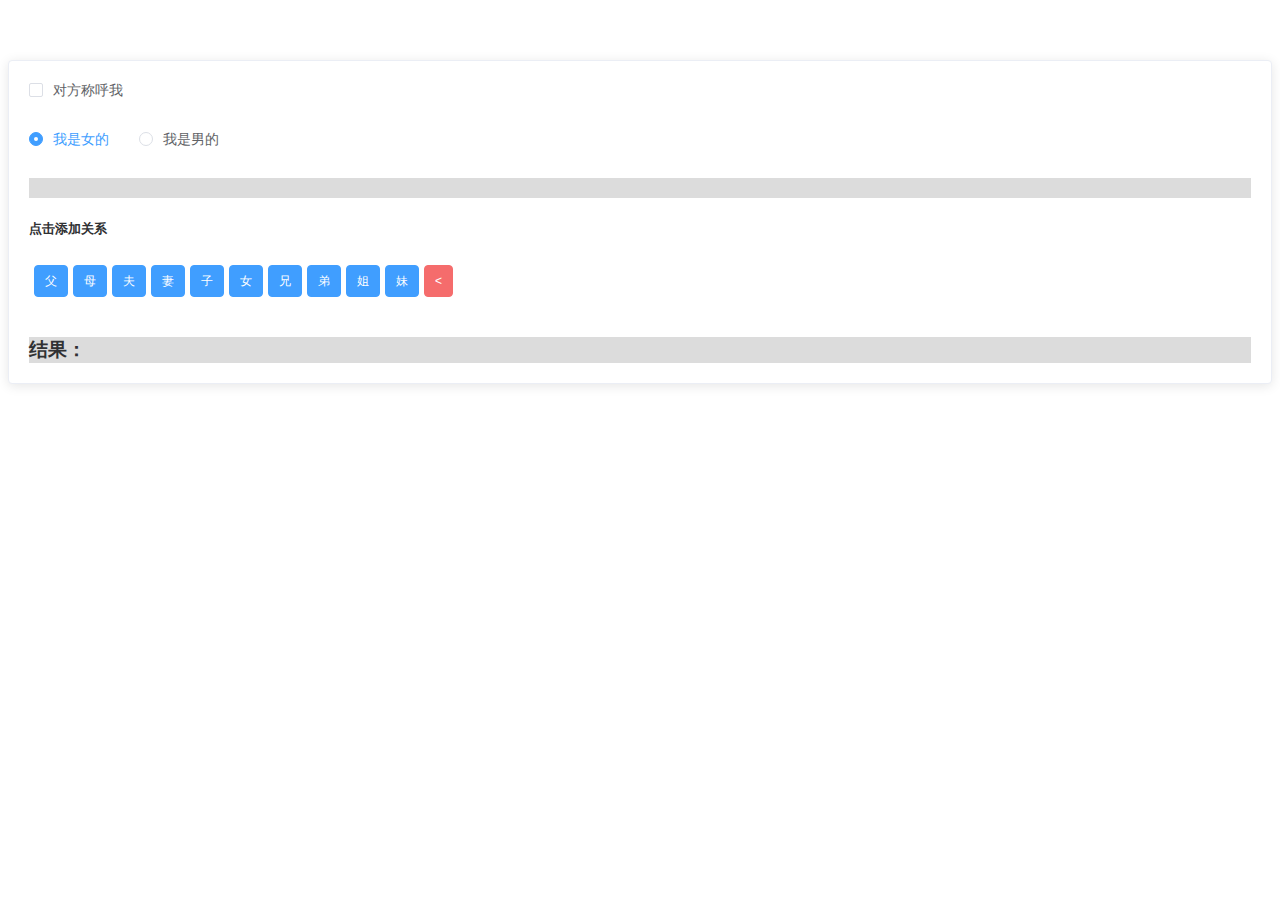
==== src/main/resources/static/contacts/relations/index.html @ d841c17a "feat:文件资源" ====
<!doctype html><html lang=""><head><meta charset="utf-8"><meta http-equiv="X-UA-Compatible" content="IE=edge"><meta name="viewport" content="width=device-width,initial-scale=1"><link rel="icon" href="favicon.ico"><title>qinqijisuanvue2</title><script defer="defer" src="js/chunk-vendors.9140c2b9.js"></script><script defer="defer" src="js/app.79042e5a.js"></script><link href="css/chunk-vendors.7c88cb4c.css" rel="stylesheet"><link href="css/app.3179113f.css" rel="stylesheet"></head><body><noscript><strong>We're sorry but qinqijisuanvue2 doesn't work properly without JavaScript enabled. Please enable it to continue.</strong></noscript><div id="app"></div></body></html>
---- src/main/resources/static/contacts/relations/css/chunk-vendors.7c88cb4c.css ----
@font-face{font-family:element-icons;src:url(../fonts/element-icons.ff18efd1.woff) format("woff"),url(../fonts/element-icons.f1a45d74.ttf) format("truetype");font-weight:400;font-display:"auto";font-style:normal}[class*=" el-icon-"],[class^=el-icon-]{font-family:element-icons!important;speak:none;font-style:normal;font-weight:400;font-variant:normal;text-transform:none;line-height:1;vertical-align:baseline;display:inline-block;-webkit-font-smoothing:antialiased;-moz-osx-font-smoothing:grayscale}.el-icon-ice-cream-round:before{content:"\e6a0"}.el-icon-ice-cream-square:before{content:"\e6a3"}.el-icon-lollipop:before{content:"\e6a4"}.el-icon-potato-strips:before{content:"\e6a5"}.el-icon-milk-tea:before{content:"\e6a6"}.el-icon-ice-drink:before{content:"\e6a7"}.el-icon-ice-tea:before{content:"\e6a9"}.el-icon-coffee:before{content:"\e6aa"}.el-icon-orange:before{content:"\e6ab"}.el-icon-pear:before{content:"\e6ac"}.el-icon-apple:before{content:"\e6ad"}.el-icon-cherry:before{content:"\e6ae"}.el-icon-watermelon:before{content:"\e6af"}.el-icon-grape:before{content:"\e6b0"}.el-icon-refrigerator:before{content:"\e6b1"}.el-icon-goblet-square-full:before{content:"\e6b2"}.el-icon-goblet-square:before{content:"\e6b3"}.el-icon-goblet-full:before{content:"\e6b4"}.el-icon-goblet:before{content:"\e6b5"}.el-icon-cold-drink:before{content:"\e6b6"}.el-icon-coffee-cup:before{content:"\e6b8"}.el-icon-water-cup:before{content:"\e6b9"}.el-icon-hot-water:before{content:"\e6ba"}.el-icon-ice-cream:before{content:"\e6bb"}.el-icon-dessert:before{content:"\e6bc"}.el-icon-sugar:before{content:"\e6bd"}.el-icon-tableware:before{content:"\e6be"}.el-icon-burger:before{content:"\e6bf"}.el-icon-knife-fork:before{content:"\e6c1"}.el-icon-fork-spoon:before{content:"\e6c2"}.el-icon-chicken:before{content:"\e6c3"}.el-icon-food:before{content:"\e6c4"}.el-icon-dish-1:before{content:"\e6c5"}.el-icon-dish:before{content:"\e6c6"}.el-icon-moon-night:before{content:"\e6ee"}.el-icon-moon:before{content:"\e6f0"}.el-icon-cloudy-and-sunny:before{content:"\e6f1"}.el-icon-partly-cloudy:before{content:"\e6f2"}.el-icon-cloudy:before{content:"\e6f3"}.el-icon-sunny:before{content:"\e6f6"}.el-icon-sunset:before{content:"\e6f7"}.el-icon-sunrise-1:before{content:"\e6f8"}.el-icon-sunrise:before{content:"\e6f9"}.el-icon-heavy-rain:before{content:"\e6fa"}.el-icon-lightning:before{content:"\e6fb"}.el-icon-light-rain:before{content:"\e6fc"}.el-icon-wind-power:before{content:"\e6fd"}.el-icon-baseball:before{content:"\e712"}.el-icon-soccer:before{content:"\e713"}.el-icon-football:before{content:"\e715"}.el-icon-basketball:before{content:"\e716"}.el-icon-ship:before{content:"\e73f"}.el-icon-truck:before{content:"\e740"}.el-icon-bicycle:before{content:"\e741"}.el-icon-mobile-phone:before{content:"\e6d3"}.el-icon-service:before{content:"\e6d4"}.el-icon-key:before{content:"\e6e2"}.el-icon-unlock:before{content:"\e6e4"}.el-icon-lock:before{content:"\e6e5"}.el-icon-watch:before{content:"\e6fe"}.el-icon-watch-1:before{content:"\e6ff"}.el-icon-timer:before{content:"\e702"}.el-icon-alarm-clock:before{content:"\e703"}.el-icon-map-location:before{content:"\e704"}.el-icon-delete-location:before{content:"\e705"}.el-icon-add-location:before{content:"\e706"}.el-icon-location-information:before{content:"\e707"}.el-icon-location-outline:before{content:"\e708"}.el-icon-location:before{content:"\e79e"}.el-icon-place:before{content:"\e709"}.el-icon-discover:before{content:"\e70a"}.el-icon-first-aid-kit:before{content:"\e70b"}.el-icon-trophy-1:before{content:"\e70c"}.el-icon-trophy:before{content:"\e70d"}.el-icon-medal:before{content:"\e70e"}.el-icon-medal-1:before{content:"\e70f"}.el-icon-stopwatch:before{content:"\e710"}.el-icon-mic:before{content:"\e711"}.el-icon-copy-document:before{content:"\e718"}.el-icon-full-screen:before{content:"\e719"}.el-icon-switch-button:before{content:"\e71b"}.el-icon-aim:before{content:"\e71c"}.el-icon-crop:before{content:"\e71d"}.el-icon-odometer:before{content:"\e71e"}.el-icon-time:before{content:"\e71f"}.el-icon-bangzhu:before{content:"\e724"}.el-icon-close-notification:before{content:"\e726"}.el-icon-microphone:before{content:"\e727"}.el-icon-turn-off-microphone:before{content:"\e728"}.el-icon-position:before{content:"\e729"}.el-icon-postcard:before{content:"\e72a"}.el-icon-message:before{content:"\e72b"}.el-icon-chat-line-square:before{content:"\e72d"}.el-icon-chat-dot-square:before{content:"\e72e"}.el-icon-chat-dot-round:before{content:"\e72f"}.el-icon-chat-square:before{content:"\e730"}.el-icon-chat-line-round:before{content:"\e731"}.el-icon-chat-round:before{content:"\e732"}.el-icon-set-up:before{content:"\e733"}.el-icon-turn-off:before{content:"\e734"}.el-icon-open:before{content:"\e735"}.el-icon-connection:before{content:"\e736"}.el-icon-link:before{content:"\e737"}.el-icon-cpu:before{content:"\e738"}.el-icon-thumb:before{content:"\e739"}.el-icon-female:before{content:"\e73a"}.el-icon-male:before{content:"\e73b"}.el-icon-guide:before{content:"\e73c"}.el-icon-news:before{content:"\e73e"}.el-icon-price-tag:before{content:"\e744"}.el-icon-discount:before{content:"\e745"}.el-icon-wallet:before{content:"\e747"}.el-icon-coin:before{content:"\e748"}.el-icon-money:before{content:"\e749"}.el-icon-bank-card:before{content:"\e74a"}.el-icon-box:before{content:"\e74b"}.el-icon-present:before{content:"\e74c"}.el-icon-sell:before{content:"\e6d5"}.el-icon-sold-out:before{content:"\e6d6"}.el-icon-shopping-bag-2:before{content:"\e74d"}.el-icon-shopping-bag-1:before{content:"\e74e"}.el-icon-shopping-cart-2:before{content:"\e74f"}.el-icon-shopping-cart-1:before{content:"\e750"}.el-icon-shopping-cart-full:before{content:"\e751"}.el-icon-smoking:before{content:"\e752"}.el-icon-no-smoking:before{content:"\e753"}.el-icon-house:before{content:"\e754"}.el-icon-table-lamp:before{content:"\e755"}.el-icon-school:before{content:"\e756"}.el-icon-office-building:before{content:"\e757"}.el-icon-toilet-paper:before{content:"\e758"}.el-icon-notebook-2:before{content:"\e759"}.el-icon-notebook-1:before{content:"\e75a"}.el-icon-files:before{content:"\e75b"}.el-icon-collection:before{content:"\e75c"}.el-icon-receiving:before{content:"\e75d"}.el-icon-suitcase-1:before{content:"\e760"}.el-icon-suitcase:before{content:"\e761"}.el-icon-film:before{content:"\e763"}.el-icon-collection-tag:before{content:"\e765"}.el-icon-data-analysis:before{content:"\e766"}.el-icon-pie-chart:before{content:"\e767"}.el-icon-data-board:before{content:"\e768"}.el-icon-data-line:before{content:"\e76d"}.el-icon-reading:before{content:"\e769"}.el-icon-magic-stick:before{content:"\e76a"}.el-icon-coordinate:before{content:"\e76b"}.el-icon-mouse:before{content:"\e76c"}.el-icon-brush:before{content:"\e76e"}.el-icon-headset:before{content:"\e76f"}.el-icon-umbrella:before{content:"\e770"}.el-icon-scissors:before{content:"\e771"}.el-icon-mobile:before{content:"\e773"}.el-icon-attract:before{content:"\e774"}.el-icon-monitor:before{content:"\e775"}.el-icon-search:before{content:"\e778"}.el-icon-takeaway-box:before{content:"\e77a"}.el-icon-paperclip:before{content:"\e77d"}.el-icon-printer:before{content:"\e77e"}.el-icon-document-add:before{content:"\e782"}.el-icon-document:before{content:"\e785"}.el-icon-document-checked:before{content:"\e786"}.el-icon-document-copy:before{content:"\e787"}.el-icon-document-delete:before{content:"\e788"}.el-icon-document-remove:before{content:"\e789"}.el-icon-tickets:before{content:"\e78b"}.el-icon-folder-checked:before{content:"\e77f"}.el-icon-folder-delete:before{content:"\e780"}.el-icon-folder-remove:before{content:"\e781"}.el-icon-folder-add:before{content:"\e783"}.el-icon-folder-opened:before{content:"\e784"}.el-icon-folder:before{content:"\e78a"}.el-icon-edit-outline:before{content:"\e764"}.el-icon-edit:before{content:"\e78c"}.el-icon-date:before{content:"\e78e"}.el-icon-c-scale-to-original:before{content:"\e7c6"}.el-icon-view:before{content:"\e6ce"}.el-icon-loading:before{content:"\e6cf"}.el-icon-rank:before{content:"\e6d1"}.el-icon-sort-down:before{content:"\e7c4"}.el-icon-sort-up:before{content:"\e7c5"}.el-icon-sort:before{content:"\e6d2"}.el-icon-finished:before{content:"\e6cd"}.el-icon-refresh-left:before{content:"\e6c7"}.el-icon-refresh-right:before{content:"\e6c8"}.el-icon-refresh:before{content:"\e6d0"}.el-icon-video-play:before{content:"\e7c0"}.el-icon-video-pause:before{content:"\e7c1"}.el-icon-d-arrow-right:before{content:"\e6dc"}.el-icon-d-arrow-left:before{content:"\e6dd"}.el-icon-arrow-up:before{content:"\e6e1"}.el-icon-arrow-down:before{content:"\e6df"}.el-icon-arrow-right:before{content:"\e6e0"}.el-icon-arrow-left:before{content:"\e6de"}.el-icon-top-right:before{content:"\e6e7"}.el-icon-top-left:before{content:"\e6e8"}.el-icon-top:before{content:"\e6e6"}.el-icon-bottom:before{content:"\e6eb"}.el-icon-right:before{content:"\e6e9"}.el-icon-back:before{content:"\e6ea"}.el-icon-bottom-right:before{content:"\e6ec"}.el-icon-bottom-left:before{content:"\e6ed"}.el-icon-caret-top:before{content:"\e78f"}.el-icon-caret-bottom:before{content:"\e790"}.el-icon-caret-right:before{content:"\e791"}.el-icon-caret-left:before{content:"\e792"}.el-icon-d-caret:before{content:"\e79a"}.el-icon-share:before{content:"\e793"}.el-icon-menu:before{content:"\e798"}.el-icon-s-grid:before{content:"\e7a6"}.el-icon-s-check:before{content:"\e7a7"}.el-icon-s-data:before{content:"\e7a8"}.el-icon-s-opportunity:before{content:"\e7aa"}.el-icon-s-custom:before{content:"\e7ab"}.el-icon-s-claim:before{content:"\e7ad"}.el-icon-s-finance:before{content:"\e7ae"}.el-icon-s-comment:before{content:"\e7af"}.el-icon-s-flag:before{content:"\e7b0"}.el-icon-s-marketing:before{content:"\e7b1"}.el-icon-s-shop:before{content:"\e7b4"}.el-icon-s-open:before{content:"\e7b5"}.el-icon-s-management:before{content:"\e7b6"}.el-icon-s-ticket:before{content:"\e7b7"}.el-icon-s-release:before{content:"\e7b8"}.el-icon-s-home:before{content:"\e7b9"}.el-icon-s-promotion:before{content:"\e7ba"}.el-icon-s-operation:before{content:"\e7bb"}.el-icon-s-unfold:before{content:"\e7bc"}.el-icon-s-fold:before{content:"\e7a9"}.el-icon-s-platform:before{content:"\e7bd"}.el-icon-s-order:before{content:"\e7be"}.el-icon-s-cooperation:before{content:"\e7bf"}.el-icon-bell:before{content:"\e725"}.el-icon-message-solid:before{content:"\e799"}.el-icon-video-camera:before{content:"\e772"}.el-icon-video-camera-solid:before{content:"\e796"}.el-icon-camera:before{content:"\e779"}.el-icon-camera-solid:before{content:"\e79b"}.el-icon-download:before{content:"\e77c"}.el-icon-upload2:before{content:"\e77b"}.el-icon-upload:before{content:"\e7c3"}.el-icon-picture-outline-round:before{content:"\e75f"}.el-icon-picture-outline:before{content:"\e75e"}.el-icon-picture:before{content:"\e79f"}.el-icon-close:before{content:"\e6db"}.el-icon-check:before{content:"\e6da"}.el-icon-plus:before{content:"\e6d9"}.el-icon-minus:before{content:"\e6d8"}.el-icon-help:before{content:"\e73d"}.el-icon-s-help:before{content:"\e7b3"}.el-icon-circle-close:before{content:"\e78d"}.el-icon-circle-check:before{content:"\e720"}.el-icon-circle-plus-outline:before{content:"\e723"}.el-icon-remove-outline:before{content:"\e722"}.el-icon-zoom-out:before{content:"\e776"}.el-icon-zoom-in:before{content:"\e777"}.el-icon-error:before{content:"\e79d"}.el-icon-success:before{content:"\e79c"}.el-icon-circle-plus:before{content:"\e7a0"}.el-icon-remove:before{content:"\e7a2"}.el-icon-info:before{content:"\e7a1"}.el-icon-question:before{content:"\e7a4"}.el-icon-warning-outline:before{content:"\e6c9"}.el-icon-warning:before{content:"\e7a3"}.el-icon-goods:before{content:"\e7c2"}.el-icon-s-goods:before{content:"\e7b2"}.el-icon-star-off:before{content:"\e717"}.el-icon-star-on:before{content:"\e797"}.el-icon-more-outline:before{content:"\e6cc"}.el-icon-more:before{content:"\e794"}.el-icon-phone-outline:before{content:"\e6cb"}.el-icon-phone:before{content:"\e795"}.el-icon-user:before{content:"\e6e3"}.el-icon-user-solid:before{content:"\e7a5"}.el-icon-setting:before{content:"\e6ca"}.el-icon-s-tools:before{content:"\e7ac"}.el-icon-delete:before{content:"\e6d7"}.el-icon-delete-solid:before{content:"\e7c9"}.el-icon-eleme:before{content:"\e7c7"}.el-icon-platform-eleme:before{content:"\e7ca"}.el-icon-loading{animation:rotating 2s linear infinite}.el-icon--right{margin-left:5px}.el-icon--left{margin-right:5px}@keyframes rotating{0%{transform:rotate(0)}to{transform:rotate(1turn)}}.el-pagination{white-space:nowrap;padding:2px 5px;color:#303133;font-weight:700}.el-pagination:after,.el-pagination:before{display:table;content:""}.el-pagination:after{clear:both}.el-pagination button,.el-pagination span:not([class*=suffix]){display:inline-block;font-size:13px;min-width:35.5px;height:28px;line-height:28px;vertical-align:top;box-sizing:border-box}.el-pagination .el-input__inner{text-align:center;-moz-appearance:textfield;line-height:normal}.el-pagination .el-input__suffix{right:0;transform:scale(.8)}.el-pagination .el-select .el-input{width:100px;margin:0 5px}.el-pagination .el-select .el-input .el-input__inner{padding-right:25px;border-radius:3px}.el-pagination button{border:none;padding:0 6px;background:0 0}.el-pagination button:focus{outline:0}.el-pagination button:hover{color:#409eff}.el-pagination button:disabled{color:#c0c4cc;background-color:#fff;cursor:not-allowed}.el-pagination .btn-next,.el-pagination .btn-prev{background:50% no-repeat #fff;background-size:16px;cursor:pointer;margin:0;color:#303133}.el-pagination .btn-next .el-icon,.el-pagination .btn-prev .el-icon{display:block;font-size:12px;font-weight:700}.el-pagination .btn-prev{padding-right:12px}.el-pagination .btn-next{padding-left:12px}.el-pagination .el-pager li.disabled{color:#c0c4cc;cursor:not-allowed}.el-pager li,.el-pager li.btn-quicknext:hover,.el-pager li.btn-quickprev:hover{cursor:pointer}.el-pagination--small .btn-next,.el-pagination--small .btn-prev,.el-pagination--small .el-pager li,.el-pagination--small .el-pager li.btn-quicknext,.el-pagination--small .el-pager li.btn-quickprev,.el-pagination--small .el-pager li:last-child{border-color:transparent;font-size:12px;line-height:22px;height:22px;min-width:22px}.el-pagination--small .arrow.disabled{visibility:hidden}.el-pagination--small .more:before,.el-pagination--small li.more:before{line-height:24px}.el-pagination--small button,.el-pagination--small span:not([class*=suffix]){height:22px;line-height:22px}.el-pagination--small .el-pagination__editor,.el-pagination--small .el-pagination__editor.el-input .el-input__inner{height:22px}.el-pagination__sizes{margin:0 10px 0 0;font-weight:400;color:#606266}.el-pagination__sizes .el-input .el-input__inner{font-size:13px;padding-left:8px}.el-pagination__sizes .el-input .el-input__inner:hover{border-color:#409eff}.el-pagination__total{margin-right:10px;font-weight:400;color:#606266}.el-pagination__jump{margin-left:24px;font-weight:400;color:#606266}.el-pagination__jump .el-input__inner{padding:0 3px}.el-pagination__rightwrapper{float:right}.el-pagination__editor{line-height:18px;padding:0 2px;height:28px;text-align:center;margin:0 2px;box-sizing:border-box;border-radius:3px}.el-pager,.el-pagination.is-background .btn-next,.el-pagination.is-background .btn-prev{padding:0}.el-dialog,.el-pager li{-webkit-box-sizing:border-box}.el-pagination__editor.el-input{width:50px}.el-pagination__editor.el-input .el-input__inner{height:28px}.el-pagination__editor .el-input__inner::-webkit-inner-spin-button,.el-pagination__editor .el-input__inner::-webkit-outer-spin-button{-webkit-appearance:none;margin:0}.el-pagination.is-background .btn-next,.el-pagination.is-background .btn-prev,.el-pagination.is-background .el-pager li{margin:0 5px;background-color:#f4f4f5;color:#606266;min-width:30px;border-radius:2px}.el-pagination.is-background .btn-next.disabled,.el-pagination.is-background .btn-next:disabled,.el-pagination.is-background .btn-prev.disabled,.el-pagination.is-background .btn-prev:disabled,.el-pagination.is-background .el-pager li.disabled{color:#c0c4cc}.el-pagination.is-background .el-pager li:not(.disabled):hover{color:#409eff}.el-pagination.is-background .el-pager li:not(.disabled).active{background-color:#409eff;color:#fff}.el-pagination.is-background.el-pagination--small .btn-next,.el-pagination.is-background.el-pagination--small .btn-prev,.el-pagination.is-background.el-pagination--small .el-pager li{margin:0 3px;min-width:22px}.el-pager,.el-pager li{vertical-align:top;margin:0;display:inline-block}.el-pager{-webkit-user-select:none;-moz-user-select:none;user-select:none;list-style:none;font-size:0}.el-pager .more:before{line-height:30px}.el-pager li{padding:0 4px;background:#fff;font-size:13px;min-width:35.5px;height:28px;line-height:28px;box-sizing:border-box;text-align:center}.el-pager li.btn-quicknext,.el-pager li.btn-quickprev{line-height:28px;color:#303133}.el-pager li.btn-quicknext.disabled,.el-pager li.btn-quickprev.disabled{color:#c0c4cc}.el-pager li.active+li{border-left:0}.el-pager li:hover{color:#409eff}.el-pager li.active{color:#409eff;cursor:default}.el-dialog{position:relative;margin:0 auto 50px;background:#fff;border-radius:2px;box-shadow:0 1px 3px rgba(0,0,0,.3);box-sizing:border-box;width:50%}.el-dialog.is-fullscreen{width:100%;margin-top:0;margin-bottom:0;height:100%;overflow:auto}.el-dialog__wrapper{position:fixed;top:0;right:0;bottom:0;left:0;overflow:auto;margin:0}.el-dialog__header{padding:20px 20px 10px}.el-dialog__headerbtn{position:absolute;top:20px;right:20px;padding:0;background:0 0;border:none;outline:0;cursor:pointer;font-size:16px}.el-dialog__headerbtn .el-dialog__close{color:#909399}.el-dialog__headerbtn:focus .el-dialog__close,.el-dialog__headerbtn:hover .el-dialog__close{color:#409eff}.el-dialog__title{line-height:24px;font-size:18px;color:#303133}.el-dialog__body{padding:30px 20px;color:#606266;font-size:14px;word-break:break-all}.el-dialog__footer{padding:10px 20px 20px;text-align:right;box-sizing:border-box}.el-dialog--center{text-align:center}.el-dialog--center .el-dialog__body{text-align:initial;padding:25px 25px 30px}.el-dialog--center .el-dialog__footer{text-align:inherit}.dialog-fade-enter-active{animation:dialog-fade-in .3s}.dialog-fade-leave-active{animation:dialog-fade-out .3s}@keyframes dialog-fade-in{0%{transform:translate3d(0,-20px,0);opacity:0}to{transform:translateZ(0);opacity:1}}@keyframes dialog-fade-out{0%{transform:translateZ(0);opacity:1}to{transform:translate3d(0,-20px,0);opacity:0}}.el-autocomplete{position:relative;display:inline-block}.el-autocomplete-suggestion{margin:5px 0;box-shadow:0 2px 12px 0 rgba(0,0,0,.1);border-radius:4px;border:1px solid #e4e7ed;box-sizing:border-box;background-color:#fff}.el-autocomplete-suggestion__wrap{max-height:280px;padding:10px 0;box-sizing:border-box}.el-autocomplete-suggestion__list{margin:0;padding:0}.el-autocomplete-suggestion li{padding:0 20px;margin:0;line-height:34px;cursor:pointer;color:#606266;font-size:14px;list-style:none;white-space:nowrap;overflow:hidden;text-overflow:ellipsis}.el-autocomplete-suggestion li.highlighted,.el-autocomplete-suggestion li:hover{background-color:#f5f7fa}.el-autocomplete-suggestion li.divider{margin-top:6px;border-top:1px solid #000}.el-autocomplete-suggestion li.divider:last-child{margin-bottom:-6px}.el-autocomplete-suggestion.is-loading li{text-align:center;height:100px;line-height:100px;font-size:20px;color:#999}.el-autocomplete-suggestion.is-loading li:after{display:inline-block;content:"";height:100%;vertical-align:middle}.el-autocomplete-suggestion.is-loading li:hover{background-color:#fff}.el-autocomplete-suggestion.is-loading .el-icon-loading{vertical-align:middle}.el-dropdown{display:inline-block;position:relative;color:#606266;font-size:14px}.el-dropdown .el-button-group{display:block}.el-dropdown .el-button-group .el-button{float:none}.el-dropdown .el-dropdown__caret-button{padding-left:5px;padding-right:5px;position:relative;border-left:none}.el-dropdown .el-dropdown__caret-button:before{content:"";position:absolute;display:block;width:1px;top:5px;bottom:5px;left:0;background:hsla(0,0%,100%,.5)}.el-dropdown .el-dropdown__caret-button.el-button--default:before{background:rgba(220,223,230,.5)}.el-dropdown .el-dropdown__caret-button:hover:not(.is-disabled):before{top:0;bottom:0}.el-dropdown .el-dropdown__caret-button .el-dropdown__icon{padding-left:0}.el-dropdown__icon{font-size:12px;margin:0 3px}.el-dropdown .el-dropdown-selfdefine:focus:active,.el-dropdown .el-dropdown-selfdefine:focus:not(.focusing){outline-width:0}.el-dropdown [disabled]{cursor:not-allowed;color:#bbb}.el-dropdown-menu{position:absolute;top:0;left:0;z-index:10;padding:10px 0;margin:5px 0;background-color:#fff;border:1px solid #ebeef5;border-radius:4px;box-shadow:0 2px 12px 0 rgba(0,0,0,.1)}.el-dropdown-menu__item,.el-menu-item{font-size:14px;padding:0 20px;cursor:pointer}.el-dropdown-menu__item{list-style:none;line-height:36px;margin:0;color:#606266;outline:0}.el-dropdown-menu__item:focus,.el-dropdown-menu__item:not(.is-disabled):hover{background-color:#ecf5ff;color:#66b1ff}.el-dropdown-menu__item i{margin-right:5px}.el-dropdown-menu__item--divided{position:relative;margin-top:6px;border-top:1px solid #ebeef5}.el-dropdown-menu__item--divided:before{content:"";height:6px;display:block;margin:0 -20px;background-color:#fff}.el-dropdown-menu__item.is-disabled{cursor:default;color:#bbb;pointer-events:none}.el-dropdown-menu--medium{padding:6px 0}.el-dropdown-menu--medium .el-dropdown-menu__item{line-height:30px;padding:0 17px;font-size:14px}.el-dropdown-menu--medium .el-dropdown-menu__item.el-dropdown-menu__item--divided{margin-top:6px}.el-dropdown-menu--medium .el-dropdown-menu__item.el-dropdown-menu__item--divided:before{height:6px;margin:0 -17px}.el-dropdown-menu--small{padding:6px 0}.el-dropdown-menu--small .el-dropdown-menu__item{line-height:27px;padding:0 15px;font-size:13px}.el-dropdown-menu--small .el-dropdown-menu__item.el-dropdown-menu__item--divided{margin-top:4px}.el-dropdown-menu--small .el-dropdown-menu__item.el-dropdown-menu__item--divided:before{height:4px;margin:0 -15px}.el-dropdown-menu--mini{padding:3px 0}.el-dropdown-menu--mini .el-dropdown-menu__item{line-height:24px;padding:0 10px;font-size:12px}.el-dropdown-menu--mini .el-dropdown-menu__item.el-dropdown-menu__item--divided{margin-top:3px}.el-dropdown-menu--mini .el-dropdown-menu__item.el-dropdown-menu__item--divided:before{height:3px;margin:0 -10px}.el-menu{border-right:1px solid #e6e6e6;list-style:none;position:relative;margin:0;padding-left:0}.el-menu,.el-menu--horizontal>.el-menu-item:not(.is-disabled):focus,.el-menu--horizontal>.el-menu-item:not(.is-disabled):hover,.el-menu--horizontal>.el-submenu .el-submenu__title:hover{background-color:#fff}.el-menu:after,.el-menu:before{display:table;content:""}.el-breadcrumb__item:last-child .el-breadcrumb__separator,.el-menu--collapse>.el-menu-item .el-submenu__icon-arrow,.el-menu--collapse>.el-submenu>.el-submenu__title .el-submenu__icon-arrow{display:none}.el-menu:after{clear:both}.el-menu.el-menu--horizontal{border-bottom:1px solid #e6e6e6}.el-menu--horizontal{border-right:none}.el-menu--horizontal>.el-menu-item{float:left;height:60px;line-height:60px;margin:0;border-bottom:2px solid transparent;color:#909399}.el-menu--horizontal>.el-menu-item a,.el-menu--horizontal>.el-menu-item a:hover{color:inherit}.el-menu--horizontal>.el-submenu{float:left}.el-menu--horizontal>.el-submenu:focus,.el-menu--horizontal>.el-submenu:hover{outline:0}.el-menu--horizontal>.el-submenu:focus .el-submenu__title,.el-menu--horizontal>.el-submenu:hover .el-submenu__title{color:#303133}.el-menu--horizontal>.el-submenu.is-active .el-submenu__title{border-bottom:2px solid #409eff;color:#303133}.el-menu--horizontal>.el-submenu .el-submenu__title{height:60px;line-height:60px;border-bottom:2px solid transparent;color:#909399}.el-menu--horizontal>.el-submenu .el-submenu__icon-arrow{position:static;vertical-align:middle;margin-left:8px;margin-top:-3px}.el-menu--collapse .el-submenu,.el-menu-item{position:relative}.el-menu--horizontal .el-menu .el-menu-item,.el-menu--horizontal .el-menu .el-submenu__title{background-color:#fff;float:none;height:36px;line-height:36px;padding:0 10px;color:#909399}.el-menu--horizontal .el-menu .el-menu-item.is-active,.el-menu--horizontal .el-menu .el-submenu.is-active>.el-submenu__title{color:#303133}.el-menu--horizontal .el-menu-item:not(.is-disabled):focus,.el-menu--horizontal .el-menu-item:not(.is-disabled):hover{outline:0;color:#303133}.el-menu--horizontal>.el-menu-item.is-active{border-bottom:2px solid #409eff;color:#303133}.el-menu--collapse{width:64px}.el-menu--collapse>.el-menu-item [class^=el-icon-],.el-menu--collapse>.el-submenu>.el-submenu__title [class^=el-icon-]{margin:0;vertical-align:middle;width:24px;text-align:center}.el-menu--collapse>.el-menu-item span,.el-menu--collapse>.el-submenu>.el-submenu__title span{height:0;width:0;overflow:hidden;visibility:hidden;display:inline-block}.el-menu-item,.el-submenu__title{height:56px;line-height:56px;list-style:none}.el-menu--collapse>.el-menu-item.is-active i{color:inherit}.el-menu--collapse .el-menu .el-submenu{min-width:200px}.el-menu--collapse .el-submenu .el-menu{position:absolute;margin-left:5px;top:0;left:100%;z-index:10;border:1px solid #e4e7ed;border-radius:2px;box-shadow:0 2px 12px 0 rgba(0,0,0,.1)}.el-menu--collapse .el-submenu.is-opened>.el-submenu__title .el-submenu__icon-arrow{transform:none}.el-menu--popup{z-index:100;min-width:200px;border:none;padding:5px 0;border-radius:2px;box-shadow:0 2px 12px 0 rgba(0,0,0,.1)}.el-menu--popup-bottom-start{margin-top:5px}.el-menu--popup-right-start{margin-left:5px;margin-right:5px}.el-menu-item{color:#303133;transition:border-color .3s,background-color .3s,color .3s;box-sizing:border-box;white-space:nowrap}.el-radio-button__inner,.el-submenu__title{-webkit-box-sizing:border-box;position:relative;white-space:nowrap}.el-menu-item *{vertical-align:middle}.el-menu-item i{color:#909399}.el-menu-item:focus,.el-menu-item:hover{outline:0;background-color:#ecf5ff}.el-menu-item.is-disabled{opacity:.25;cursor:not-allowed;background:0 0!important}.el-menu-item [class^=el-icon-]{margin-right:5px;width:24px;text-align:center;font-size:18px;vertical-align:middle}.el-menu-item.is-active{color:#409eff}.el-menu-item.is-active i{color:inherit}.el-submenu{list-style:none;margin:0;padding-left:0}.el-submenu__title{font-size:14px;color:#303133;padding:0 20px;cursor:pointer;transition:border-color .3s,background-color .3s,color .3s;box-sizing:border-box}.el-submenu__title *{vertical-align:middle}.el-submenu__title i{color:#909399}.el-submenu__title:focus,.el-submenu__title:hover{outline:0;background-color:#ecf5ff}.el-submenu__title.is-disabled{opacity:.25;cursor:not-allowed;background:0 0!important}.el-submenu__title:hover{background-color:#ecf5ff}.el-submenu .el-menu{border:none}.el-submenu .el-menu-item{height:50px;line-height:50px;padding:0 45px;min-width:200px}.el-submenu__icon-arrow{position:absolute;top:50%;right:20px;margin-top:-7px;transition:transform .3s;font-size:12px}.el-submenu.is-active .el-submenu__title{border-bottom-color:#409eff}.el-submenu.is-opened>.el-submenu__title .el-submenu__icon-arrow{transform:rotate(180deg)}.el-submenu.is-disabled .el-menu-item,.el-submenu.is-disabled .el-submenu__title{opacity:.25;cursor:not-allowed;background:0 0!important}.el-submenu [class^=el-icon-]{vertical-align:middle;margin-right:5px;width:24px;text-align:center;font-size:18px}.el-menu-item-group>ul{padding:0}.el-menu-item-group__title{padding:7px 0 7px 20px;line-height:normal;font-size:12px;color:#909399}.el-radio-button__inner,.el-radio-group{display:inline-block;line-height:1;vertical-align:middle}.horizontal-collapse-transition .el-submenu__title .el-submenu__icon-arrow{transition:.2s;opacity:0}.el-radio-group{font-size:0}.el-radio-button{position:relative;display:inline-block;outline:0}.el-radio-button__inner{background:#fff;border:1px solid #dcdfe6;font-weight:500;border-left:0;color:#606266;-webkit-appearance:none;text-align:center;box-sizing:border-box;outline:0;margin:0;cursor:pointer;transition:all .3s cubic-bezier(.645,.045,.355,1);padding:12px 20px;font-size:14px;border-radius:0}.el-radio-button__inner.is-round{padding:12px 20px}.el-radio-button__inner:hover{color:#409eff}.el-radio-button__inner [class*=el-icon-]{line-height:.9}.el-radio-button__inner [class*=el-icon-]+span{margin-left:5px}.el-radio-button:first-child .el-radio-button__inner{border-left:1px solid #dcdfe6;border-radius:4px 0 0 4px;box-shadow:none!important}.el-radio-button__orig-radio{opacity:0;outline:0;position:absolute;z-index:-1}.el-radio-button__orig-radio:checked+.el-radio-button__inner{color:#fff;background-color:#409eff;border-color:#409eff;box-shadow:-1px 0 0 0 #409eff}.el-radio-button__orig-radio:disabled+.el-radio-button__inner{color:#c0c4cc;cursor:not-allowed;background-image:none;background-color:#fff;border-color:#ebeef5;box-shadow:none}.el-radio-button__orig-radio:disabled:checked+.el-radio-button__inner{background-color:#f2f6fc}.el-radio-button:last-child .el-radio-button__inner{border-radius:0 4px 4px 0}.el-radio-button:first-child:last-child .el-radio-button__inner{border-radius:4px}.el-radio-button--medium .el-radio-button__inner{padding:10px 20px;font-size:14px;border-radius:0}.el-radio-button--medium .el-radio-button__inner.is-round{padding:10px 20px}.el-radio-button--small .el-radio-button__inner{padding:9px 15px;font-size:12px;border-radius:0}.el-radio-button--small .el-radio-button__inner.is-round{padding:9px 15px}.el-radio-button--mini .el-radio-button__inner{padding:7px 15px;font-size:12px;border-radius:0}.el-radio-button--mini .el-radio-button__inner.is-round{padding:7px 15px}.el-radio-button:focus:not(.is-focus):not(:active):not(.is-disabled){box-shadow:0 0 2px 2px #409eff}.el-picker-panel,.el-popover,.el-select-dropdown,.el-table-filter,.el-time-panel{-webkit-box-shadow:0 2px 12px 0 rgba(0,0,0,.1)}.el-switch{display:inline-flex;align-items:center;position:relative;font-size:14px;line-height:20px;height:20px;vertical-align:middle}.el-switch__core,.el-switch__label{display:inline-block;cursor:pointer}.el-switch.is-disabled .el-switch__core,.el-switch.is-disabled .el-switch__label{cursor:not-allowed}.el-switch__label{transition:.2s;height:20px;font-size:14px;font-weight:500;vertical-align:middle;color:#303133}.el-switch__label.is-active{color:#409eff}.el-switch__label--left{margin-right:10px}.el-switch__label--right{margin-left:10px}.el-switch__label *{line-height:1;font-size:14px;display:inline-block}.el-switch__input{position:absolute;width:0;height:0;opacity:0;margin:0}.el-switch__core{margin:0;position:relative;width:40px;height:20px;border:1px solid #dcdfe6;outline:0;border-radius:10px;box-sizing:border-box;background:#dcdfe6;transition:border-color .3s,background-color .3s;vertical-align:middle}.el-input__prefix,.el-input__suffix{-webkit-transition:all .3s;color:#c0c4cc}.el-switch__core:after{content:"";position:absolute;top:1px;left:1px;border-radius:100%;transition:all .3s;width:16px;height:16px;background-color:#fff}.el-switch.is-checked .el-switch__core{border-color:#409eff;background-color:#409eff}.el-switch.is-checked .el-switch__core:after{left:100%;margin-left:-17px}.el-switch.is-disabled{opacity:.6}.el-switch--wide .el-switch__label.el-switch__label--left span{left:10px}.el-switch--wide .el-switch__label.el-switch__label--right span{right:10px}.el-switch .label-fade-enter,.el-switch .label-fade-leave-active{opacity:0}.el-select-dropdown{position:absolute;z-index:1001;border:1px solid #e4e7ed;border-radius:4px;background-color:#fff;box-shadow:0 2px 12px 0 rgba(0,0,0,.1);box-sizing:border-box;margin:5px 0}.el-select-dropdown.is-multiple .el-select-dropdown__item{padding-right:40px}.el-select-dropdown.is-multiple .el-select-dropdown__item.selected{color:#409eff;background-color:#fff}.el-select-dropdown.is-multiple .el-select-dropdown__item.selected.hover{background-color:#f5f7fa}.el-select-dropdown.is-multiple .el-select-dropdown__item.selected:after{position:absolute;right:20px;font-family:element-icons;content:"\e6da";font-size:12px;font-weight:700;-webkit-font-smoothing:antialiased;-moz-osx-font-smoothing:grayscale}.el-select-dropdown .el-scrollbar.is-empty .el-select-dropdown__list{padding:0}.el-select-dropdown__empty{padding:10px 0;margin:0;text-align:center;color:#999;font-size:14px}.el-select-dropdown__wrap{max-height:274px}.el-select-dropdown__list{list-style:none;padding:6px 0;margin:0;box-sizing:border-box}.el-select-dropdown__item{font-size:14px;padding:0 20px;position:relative;white-space:nowrap;overflow:hidden;text-overflow:ellipsis;color:#606266;height:34px;line-height:34px;box-sizing:border-box;cursor:pointer}.el-select-dropdown__item.is-disabled{color:#c0c4cc;cursor:not-allowed}.el-select-dropdown__item.is-disabled:hover{background-color:#fff}.el-select-dropdown__item.hover,.el-select-dropdown__item:hover{background-color:#f5f7fa}.el-select-dropdown__item.selected{color:#409eff;font-weight:700}.el-select-group{margin:0;padding:0}.el-select-group__wrap{position:relative;list-style:none;margin:0;padding:0}.el-select-group__wrap:not(:last-of-type){padding-bottom:24px}.el-select-group__wrap:not(:last-of-type):after{content:"";position:absolute;display:block;left:20px;right:20px;bottom:12px;height:1px;background:#e4e7ed}.el-select-group__title{padding-left:20px;font-size:12px;color:#909399;line-height:30px}.el-select-group .el-select-dropdown__item{padding-left:20px}.el-select{display:inline-block;position:relative}.el-select .el-select__tags>span{display:contents}.el-select:hover .el-input__inner{border-color:#c0c4cc}.el-select .el-input__inner{cursor:pointer;padding-right:35px}.el-select .el-input__inner:focus{border-color:#409eff}.el-select .el-input .el-select__caret{color:#c0c4cc;font-size:14px;transition:transform .3s;transform:rotate(180deg);cursor:pointer}.el-select .el-input .el-select__caret.is-reverse{transform:rotate(0)}.el-select .el-input .el-select__caret.is-show-close{font-size:14px;text-align:center;transform:rotate(180deg);border-radius:100%;color:#c0c4cc;transition:color .2s cubic-bezier(.645,.045,.355,1)}.el-select .el-input .el-select__caret.is-show-close:hover{color:#909399}.el-select .el-input.is-disabled .el-input__inner{cursor:not-allowed}.el-select .el-input.is-disabled .el-input__inner:hover{border-color:#e4e7ed}.el-range-editor.is-active,.el-range-editor.is-active:hover,.el-select .el-input.is-focus .el-input__inner{border-color:#409eff}.el-select>.el-input{display:block}.el-select__input{border:none;outline:0;padding:0;margin-left:15px;color:#666;font-size:14px;-webkit-appearance:none;-moz-appearance:none;appearance:none;height:28px;background-color:transparent}.el-select__input.is-mini{height:14px}.el-select__close{cursor:pointer;position:absolute;top:8px;z-index:1000;right:25px;color:#c0c4cc;line-height:18px;font-size:14px}.el-select__close:hover{color:#909399}.el-select__tags{position:absolute;line-height:normal;white-space:normal;z-index:1;top:50%;transform:translateY(-50%);display:flex;align-items:center;flex-wrap:wrap}.el-select__tags-text{overflow:hidden;text-overflow:ellipsis}.el-select .el-tag{box-sizing:border-box;border-color:transparent;margin:2px 0 2px 6px;background-color:#f0f2f5;display:flex;max-width:100%;align-items:center}.el-select .el-tag__close.el-icon-close{background-color:#c0c4cc;top:0;color:#fff;flex-shrink:0}.el-select .el-tag__close.el-icon-close:hover{background-color:#909399}.el-table,.el-table__expanded-cell{background-color:#fff}.el-select .el-tag__close.el-icon-close:before{display:block;transform:translateY(.5px)}.el-table{position:relative;overflow:hidden;box-sizing:border-box;flex:1;width:100%;max-width:100%;font-size:14px;color:#606266}.el-table__empty-block{min-height:60px;text-align:center;width:100%;display:flex;justify-content:center;align-items:center}.el-table__empty-text{line-height:60px;width:50%;color:#909399}.el-table__expand-column .cell{padding:0;text-align:center}.el-table__expand-icon{position:relative;cursor:pointer;color:#666;font-size:12px;transition:transform .2s ease-in-out;height:20px}.el-table__expand-icon--expanded{transform:rotate(90deg)}.el-table__expand-icon>.el-icon{position:absolute;left:50%;top:50%;margin-left:-5px;margin-top:-5px}.el-table__expanded-cell[class*=cell]{padding:20px 50px}.el-table__expanded-cell:hover{background-color:transparent!important}.el-table__placeholder{display:inline-block;width:20px}.el-table__append-wrapper{overflow:hidden}.el-table--fit{border-right:0;border-bottom:0}.el-table--fit .el-table__cell.gutter{border-right-width:1px}.el-table--scrollable-x .el-table__body-wrapper{overflow-x:auto}.el-table--scrollable-y .el-table__body-wrapper{overflow-y:auto}.el-table thead{color:#909399;font-weight:500}.el-table thead.is-group th.el-table__cell{background:#f5f7fa}.el-table .el-table__cell{padding:12px 0;min-width:0;box-sizing:border-box;text-overflow:ellipsis;vertical-align:middle;position:relative;text-align:left}.el-table .el-table__cell.is-center{text-align:center}.el-table .el-table__cell.is-right{text-align:right}.el-table .el-table__cell.gutter{width:15px;border-right-width:0;border-bottom-width:0;padding:0}.el-table .el-table__cell.is-hidden>*{visibility:hidden}.el-table--medium .el-table__cell{padding:10px 0}.el-table--small{font-size:12px}.el-table--small .el-table__cell{padding:8px 0}.el-table--mini{font-size:12px}.el-table--mini .el-table__cell{padding:6px 0}.el-table tr{background-color:#fff}.el-table tr input[type=checkbox]{margin:0}.el-table td.el-table__cell,.el-table th.el-table__cell.is-leaf{border-bottom:1px solid #ebeef5}.el-table th.el-table__cell.is-sortable{cursor:pointer}.el-table th.el-table__cell{overflow:hidden;-webkit-user-select:none;-moz-user-select:none;user-select:none;background-color:#fff}.el-table th.el-table__cell>.cell{display:inline-block;box-sizing:border-box;position:relative;vertical-align:middle;padding-left:10px;padding-right:10px;width:100%}.el-table th.el-table__cell>.cell.highlight{color:#409eff}.el-table th.el-table__cell.required>div:before{display:inline-block;content:"";width:8px;height:8px;border-radius:50%;background:#ff4d51;margin-right:5px;vertical-align:middle}.el-table td.el-table__cell div{box-sizing:border-box}.el-date-table td,.el-table .cell,.el-table-filter{-webkit-box-sizing:border-box}.el-table td.el-table__cell.gutter{width:0}.el-table .cell{box-sizing:border-box;overflow:hidden;text-overflow:ellipsis;white-space:normal;word-break:break-all;line-height:23px;padding-left:10px;padding-right:10px}.el-table .cell.el-tooltip{white-space:nowrap;min-width:50px}.el-table--border,.el-table--group{border:1px solid #ebeef5}.el-table--border:after,.el-table--group:after,.el-table:before{content:"";position:absolute;background-color:#ebeef5;z-index:1}.el-table--border:after,.el-table--group:after{top:0;right:0;width:1px;height:100%}.el-table:before{left:0;bottom:0;width:100%;height:1px}.el-table--border{border-right:none;border-bottom:none}.el-table--border.el-loading-parent--relative{border-color:transparent}.el-table--border .el-table__cell,.el-table__body-wrapper .el-table--border.is-scrolling-left~.el-table__fixed{border-right:1px solid #ebeef5}.el-table--border .el-table__cell:first-child .cell{padding-left:10px}.el-table--border th.el-table__cell.gutter:last-of-type{border-bottom:1px solid #ebeef5;border-bottom-width:1px}.el-table--border th.el-table__cell,.el-table__fixed-right-patch{border-bottom:1px solid #ebeef5}.el-table--hidden{visibility:hidden}.el-table__fixed,.el-table__fixed-right{position:absolute;top:0;left:0;overflow-x:hidden;overflow-y:hidden;box-shadow:0 0 10px rgba(0,0,0,.12)}.el-table__fixed-right:before,.el-table__fixed:before{content:"";position:absolute;left:0;bottom:0;width:100%;height:1px;background-color:#ebeef5;z-index:4}.el-table__fixed-right-patch{position:absolute;top:-1px;right:0;background-color:#fff}.el-table__fixed-right{top:0;left:auto;right:0}.el-table__fixed-right .el-table__fixed-body-wrapper,.el-table__fixed-right .el-table__fixed-footer-wrapper,.el-table__fixed-right .el-table__fixed-header-wrapper{left:auto;right:0}.el-table__fixed-header-wrapper{position:absolute;left:0;top:0;z-index:3}.el-table__fixed-footer-wrapper{position:absolute;left:0;bottom:0;z-index:3}.el-table__fixed-footer-wrapper tbody td.el-table__cell{border-top:1px solid #ebeef5;background-color:#f5f7fa;color:#606266}.el-table__fixed-body-wrapper{position:absolute;left:0;top:37px;overflow:hidden;z-index:3}.el-table__body-wrapper,.el-table__footer-wrapper,.el-table__header-wrapper{width:100%}.el-table__footer-wrapper{margin-top:-1px}.el-table__footer-wrapper td.el-table__cell{border-top:1px solid #ebeef5}.el-table__body,.el-table__footer,.el-table__header{table-layout:fixed;border-collapse:separate}.el-table__footer-wrapper,.el-table__header-wrapper{overflow:hidden}.el-table__footer-wrapper tbody td.el-table__cell,.el-table__header-wrapper tbody td.el-table__cell{background-color:#f5f7fa;color:#606266}.el-table__body-wrapper{overflow:hidden;position:relative}.el-table__body-wrapper.is-scrolling-left~.el-table__fixed,.el-table__body-wrapper.is-scrolling-none~.el-table__fixed,.el-table__body-wrapper.is-scrolling-none~.el-table__fixed-right,.el-table__body-wrapper.is-scrolling-right~.el-table__fixed-right{box-shadow:none}.el-table__body-wrapper .el-table--border.is-scrolling-right~.el-table__fixed-right{border-left:1px solid #ebeef5}.el-table .caret-wrapper{display:inline-flex;flex-direction:column;align-items:center;height:34px;width:24px;vertical-align:middle;cursor:pointer;overflow:initial;position:relative}.el-table .sort-caret{width:0;height:0;border:5px solid transparent;position:absolute;left:7px}.el-table .sort-caret.ascending{border-bottom-color:#c0c4cc;top:5px}.el-table .sort-caret.descending{border-top-color:#c0c4cc;bottom:7px}.el-table .ascending .sort-caret.ascending{border-bottom-color:#409eff}.el-table .descending .sort-caret.descending{border-top-color:#409eff}.el-table .hidden-columns{visibility:hidden;position:absolute;z-index:-1}.el-table--striped .el-table__body tr.el-table__row--striped td.el-table__cell{background:#fafafa}.el-table--striped .el-table__body tr.el-table__row--striped.current-row td.el-table__cell{background-color:#ecf5ff}.el-table__body tr.hover-row.current-row>td.el-table__cell,.el-table__body tr.hover-row.el-table__row--striped.current-row>td.el-table__cell,.el-table__body tr.hover-row.el-table__row--striped>td.el-table__cell,.el-table__body tr.hover-row>td.el-table__cell{background-color:#f5f7fa}.el-table__body tr.current-row>td.el-table__cell{background-color:#ecf5ff}.el-table__column-resize-proxy{position:absolute;left:200px;top:0;bottom:0;width:0;border-left:1px solid #ebeef5;z-index:10}.el-table__column-filter-trigger{display:inline-block;line-height:34px;cursor:pointer}.el-table__column-filter-trigger i{color:#909399;font-size:12px;transform:scale(.75)}.el-table--enable-row-transition .el-table__body td.el-table__cell{transition:background-color .25s ease}.el-table--enable-row-hover .el-table__body tr:hover>td.el-table__cell{background-color:#f5f7fa}.el-table--fluid-height .el-table__fixed,.el-table--fluid-height .el-table__fixed-right{bottom:0;overflow:hidden}.el-table [class*=el-table__row--level] .el-table__expand-icon{display:inline-block;width:20px;line-height:20px;height:20px;text-align:center;margin-right:3px}.el-table-column--selection .cell{padding-left:14px;padding-right:14px}.el-table-filter{border:1px solid #ebeef5;border-radius:2px;background-color:#fff;box-shadow:0 2px 12px 0 rgba(0,0,0,.1);box-sizing:border-box;margin:2px 0}.el-table-filter__list{padding:5px 0;margin:0;list-style:none;min-width:100px}.el-table-filter__list-item{line-height:36px;padding:0 10px;cursor:pointer;font-size:14px}.el-table-filter__list-item:hover{background-color:#ecf5ff;color:#66b1ff}.el-table-filter__list-item.is-active{background-color:#409eff;color:#fff}.el-table-filter__content{min-width:100px}.el-table-filter__bottom{border-top:1px solid #ebeef5;padding:8px}.el-table-filter__bottom button{background:0 0;border:none;color:#606266;cursor:pointer;font-size:13px;padding:0 3px}.el-date-table td.in-range div,.el-date-table td.in-range div:hover,.el-date-table.is-week-mode .el-date-table__row.current div,.el-date-table.is-week-mode .el-date-table__row:hover div{background-color:#f2f6fc}.el-table-filter__bottom button:hover{color:#409eff}.el-table-filter__bottom button:focus{outline:0}.el-table-filter__bottom button.is-disabled{color:#c0c4cc;cursor:not-allowed}.el-table-filter__wrap{max-height:280px}.el-table-filter__checkbox-group{padding:10px}.el-table-filter__checkbox-group label.el-checkbox{display:block;margin-right:5px;margin-bottom:8px;margin-left:5px}.el-table-filter__checkbox-group .el-checkbox:last-child{margin-bottom:0}.el-date-table{font-size:12px;-webkit-user-select:none;-moz-user-select:none;user-select:none}.el-date-table.is-week-mode .el-date-table__row:hover td.available:hover{color:#606266}.el-date-table.is-week-mode .el-date-table__row:hover td:first-child div{margin-left:5px;border-top-left-radius:15px;border-bottom-left-radius:15px}.el-date-table.is-week-mode .el-date-table__row:hover td:last-child div{margin-right:5px;border-top-right-radius:15px;border-bottom-right-radius:15px}.el-date-table td{width:32px;height:30px;padding:4px 0;box-sizing:border-box;text-align:center;cursor:pointer;position:relative}.el-date-table td div{height:30px;padding:3px 0;box-sizing:border-box}.el-date-table td span{width:24px;height:24px;display:block;margin:0 auto;line-height:24px;position:absolute;left:50%;transform:translateX(-50%);border-radius:50%}.el-date-table td.next-month,.el-date-table td.prev-month{color:#c0c4cc}.el-date-table td.today{position:relative}.el-date-table td.today span{color:#409eff;font-weight:700}.el-date-table td.today.end-date span,.el-date-table td.today.start-date span{color:#fff}.el-date-table td.available:hover{color:#409eff}.el-date-table td.current:not(.disabled) span{color:#fff;background-color:#409eff}.el-date-table td.end-date div,.el-date-table td.start-date div{color:#fff}.el-date-table td.end-date span,.el-date-table td.start-date span{background-color:#409eff}.el-date-table td.start-date div{margin-left:5px;border-top-left-radius:15px;border-bottom-left-radius:15px}.el-date-table td.end-date div{margin-right:5px;border-top-right-radius:15px;border-bottom-right-radius:15px}.el-date-table td.disabled div{background-color:#f5f7fa;opacity:1;cursor:not-allowed;color:#c0c4cc}.el-date-table td.selected div{margin-left:5px;margin-right:5px;background-color:#f2f6fc;border-radius:15px}.el-date-table td.selected div:hover{background-color:#f2f6fc}.el-date-table td.selected span{background-color:#409eff;color:#fff;border-radius:15px}.el-date-table td.week{font-size:80%;color:#606266}.el-month-table,.el-year-table{font-size:12px;border-collapse:collapse}.el-date-table th{padding:5px;color:#606266;font-weight:400;border-bottom:1px solid #ebeef5}.el-month-table{margin:-1px}.el-month-table td{text-align:center;padding:8px 0;cursor:pointer}.el-month-table td div{height:48px;padding:6px 0;box-sizing:border-box}.el-month-table td.today .cell{color:#409eff;font-weight:700}.el-month-table td.today.end-date .cell,.el-month-table td.today.start-date .cell{color:#fff}.el-month-table td.disabled .cell{background-color:#f5f7fa;cursor:not-allowed;color:#c0c4cc}.el-month-table td.disabled .cell:hover{color:#c0c4cc}.el-month-table td .cell{width:60px;height:36px;display:block;line-height:36px;color:#606266;margin:0 auto;border-radius:18px}.el-month-table td .cell:hover{color:#409eff}.el-month-table td.in-range div,.el-month-table td.in-range div:hover{background-color:#f2f6fc}.el-month-table td.end-date div,.el-month-table td.start-date div{color:#fff}.el-month-table td.end-date .cell,.el-month-table td.start-date .cell{color:#fff;background-color:#409eff}.el-month-table td.start-date div{border-top-left-radius:24px;border-bottom-left-radius:24px}.el-month-table td.end-date div{border-top-right-radius:24px;border-bottom-right-radius:24px}.el-month-table td.current:not(.disabled) .cell{color:#409eff}.el-year-table{margin:-1px}.el-year-table .el-icon{color:#303133}.el-year-table td{text-align:center;padding:20px 3px;cursor:pointer}.el-year-table td.today .cell{color:#409eff;font-weight:700}.el-year-table td.disabled .cell{background-color:#f5f7fa;cursor:not-allowed;color:#c0c4cc}.el-year-table td.disabled .cell:hover{color:#c0c4cc}.el-year-table td .cell{width:48px;height:32px;display:block;line-height:32px;color:#606266;margin:0 auto}.el-year-table td .cell:hover,.el-year-table td.current:not(.disabled) .cell{color:#409eff}.el-date-range-picker{width:646px}.el-date-range-picker.has-sidebar{width:756px}.el-date-range-picker table{table-layout:fixed;width:100%}.el-date-range-picker .el-picker-panel__body{min-width:513px}.el-date-range-picker .el-picker-panel__content{margin:0}.el-date-range-picker__header{position:relative;text-align:center;height:28px}.el-date-range-picker__header [class*=arrow-left]{float:left}.el-date-range-picker__header [class*=arrow-right]{float:right}.el-date-range-picker__header div{font-size:16px;font-weight:500;margin-right:50px}.el-date-range-picker__content{float:left;width:50%;box-sizing:border-box;margin:0;padding:16px}.el-date-range-picker__content.is-left{border-right:1px solid #e4e4e4}.el-date-range-picker__content .el-date-range-picker__header div{margin-left:50px;margin-right:50px}.el-date-range-picker__editors-wrap{box-sizing:border-box;display:table-cell}.el-date-range-picker__editors-wrap.is-right{text-align:right}.el-date-range-picker__time-header{position:relative;border-bottom:1px solid #e4e4e4;font-size:12px;padding:8px 5px 5px;display:table;width:100%;box-sizing:border-box}.el-date-range-picker__time-header>.el-icon-arrow-right{font-size:20px;vertical-align:middle;display:table-cell;color:#303133}.el-date-range-picker__time-picker-wrap{position:relative;display:table-cell;padding:0 5px}.el-date-range-picker__time-picker-wrap .el-picker-panel{position:absolute;top:13px;right:0;z-index:1;background:#fff}.el-date-picker{width:322px}.el-date-picker.has-sidebar.has-time{width:434px}.el-date-picker.has-sidebar{width:438px}.el-date-picker.has-time .el-picker-panel__body-wrapper{position:relative}.el-date-picker .el-picker-panel__content{width:292px}.el-date-picker table{table-layout:fixed;width:100%}.el-date-picker__editor-wrap{position:relative;display:table-cell;padding:0 5px}.el-date-picker__time-header{position:relative;border-bottom:1px solid #e4e4e4;font-size:12px;padding:8px 5px 5px;display:table;width:100%;box-sizing:border-box}.el-date-picker__header{margin:12px;text-align:center}.el-date-picker__header--bordered{margin-bottom:0;padding-bottom:12px;border-bottom:1px solid #ebeef5}.el-date-picker__header--bordered+.el-picker-panel__content{margin-top:0}.el-date-picker__header-label{font-size:16px;font-weight:500;padding:0 5px;line-height:22px;text-align:center;cursor:pointer;color:#606266}.el-date-picker__header-label.active,.el-date-picker__header-label:hover{color:#409eff}.el-date-picker__prev-btn{float:left}.el-date-picker__next-btn{float:right}.el-date-picker__time-wrap{padding:10px;text-align:center}.el-date-picker__time-label{float:left;cursor:pointer;line-height:30px;margin-left:10px}.time-select{margin:5px 0;min-width:0}.time-select .el-picker-panel__content{max-height:200px;margin:0}.time-select-item{padding:8px 10px;font-size:14px;line-height:20px}.time-select-item.selected:not(.disabled){color:#409eff;font-weight:700}.time-select-item.disabled{color:#e4e7ed;cursor:not-allowed}.time-select-item:hover{background-color:#f5f7fa;font-weight:700;cursor:pointer}.el-date-editor{position:relative;display:inline-block;text-align:left}.el-date-editor.el-input,.el-date-editor.el-input__inner{width:220px}.el-date-editor--monthrange.el-input,.el-date-editor--monthrange.el-input__inner{width:300px}.el-date-editor--daterange.el-input,.el-date-editor--daterange.el-input__inner,.el-date-editor--timerange.el-input,.el-date-editor--timerange.el-input__inner{width:350px}.el-date-editor--datetimerange.el-input,.el-date-editor--datetimerange.el-input__inner{width:400px}.el-date-editor--dates .el-input__inner{text-overflow:ellipsis;white-space:nowrap}.el-date-editor .el-icon-circle-close{cursor:pointer}.el-date-editor .el-range__icon{font-size:14px;margin-left:-5px;color:#c0c4cc;float:left;line-height:32px}.el-date-editor .el-range-input{-webkit-appearance:none;-moz-appearance:none;appearance:none;border:none;outline:0;display:inline-block;height:100%;margin:0;padding:0;width:39%;text-align:center;font-size:14px;color:#606266}.el-date-editor .el-range-input::-moz-placeholder{color:#c0c4cc}.el-date-editor .el-range-input::placeholder{color:#c0c4cc}.el-date-editor .el-range-separator{display:inline-block;height:100%;padding:0 5px;margin:0;text-align:center;line-height:32px;font-size:14px;width:5%;color:#303133}.el-date-editor .el-range__close-icon{font-size:14px;color:#c0c4cc;width:25px;display:inline-block;float:right;line-height:32px}.el-range-editor.el-input__inner{display:inline-flex;align-items:center;padding:3px 10px}.el-range-editor .el-range-input{line-height:1}.el-range-editor--medium.el-input__inner{height:36px}.el-range-editor--medium .el-range-separator{line-height:28px;font-size:14px}.el-range-editor--medium .el-range-input{font-size:14px}.el-range-editor--medium .el-range__close-icon,.el-range-editor--medium .el-range__icon{line-height:28px}.el-range-editor--small.el-input__inner{height:32px}.el-range-editor--small .el-range-separator{line-height:24px;font-size:13px}.el-range-editor--small .el-range-input{font-size:13px}.el-range-editor--small .el-range__close-icon,.el-range-editor--small .el-range__icon{line-height:24px}.el-range-editor--mini.el-input__inner{height:28px}.el-range-editor--mini .el-range-separator{line-height:20px;font-size:12px}.el-range-editor--mini .el-range-input{font-size:12px}.el-range-editor--mini .el-range__close-icon,.el-range-editor--mini .el-range__icon{line-height:20px}.el-range-editor.is-disabled{background-color:#f5f7fa;border-color:#e4e7ed;color:#c0c4cc;cursor:not-allowed}.el-range-editor.is-disabled:focus,.el-range-editor.is-disabled:hover{border-color:#e4e7ed}.el-range-editor.is-disabled input{background-color:#f5f7fa;color:#c0c4cc;cursor:not-allowed}.el-range-editor.is-disabled input::-moz-placeholder{color:#c0c4cc}.el-range-editor.is-disabled input::placeholder{color:#c0c4cc}.el-range-editor.is-disabled .el-range-separator{color:#c0c4cc}.el-picker-panel{color:#606266;border:1px solid #e4e7ed;box-shadow:0 2px 12px 0 rgba(0,0,0,.1);background:#fff;border-radius:4px;line-height:30px;margin:5px 0}.el-picker-panel__body-wrapper:after,.el-picker-panel__body:after{content:"";display:table;clear:both}.el-picker-panel__content{position:relative;margin:15px}.el-picker-panel__footer{border-top:1px solid #e4e4e4;padding:4px;text-align:right;background-color:#fff;position:relative;font-size:0}.el-picker-panel__shortcut{display:block;width:100%;border:0;background-color:transparent;line-height:28px;font-size:14px;color:#606266;padding-left:12px;text-align:left;outline:0;cursor:pointer}.el-picker-panel__shortcut:hover{color:#409eff}.el-picker-panel__shortcut.active{background-color:#e6f1fe;color:#409eff}.el-picker-panel__btn{border:1px solid #dcdcdc;color:#333;line-height:24px;border-radius:2px;padding:0 20px;cursor:pointer;background-color:transparent;outline:0;font-size:12px}.el-picker-panel__btn[disabled]{color:#ccc;cursor:not-allowed}.el-picker-panel__icon-btn{font-size:12px;color:#303133;border:0;background:0 0;cursor:pointer;outline:0;margin-top:8px}.el-picker-panel__icon-btn:hover{color:#409eff}.el-picker-panel__icon-btn.is-disabled{color:#bbb}.el-picker-panel__icon-btn.is-disabled:hover{cursor:not-allowed}.el-picker-panel__link-btn{vertical-align:middle}.el-picker-panel [slot=sidebar],.el-picker-panel__sidebar{position:absolute;top:0;bottom:0;width:110px;border-right:1px solid #e4e4e4;box-sizing:border-box;padding-top:6px;background-color:#fff;overflow:auto}.el-picker-panel [slot=sidebar]+.el-picker-panel__body,.el-picker-panel__sidebar+.el-picker-panel__body{margin-left:110px}.el-time-spinner.has-seconds .el-time-spinner__wrapper{width:33.3%}.el-time-spinner__wrapper{max-height:190px;overflow:auto;display:inline-block;width:50%;vertical-align:top;position:relative}.el-time-spinner__wrapper .el-scrollbar__wrap:not(.el-scrollbar__wrap--hidden-default){padding-bottom:15px}.el-time-spinner__input.el-input .el-input__inner,.el-time-spinner__list{padding:0;text-align:center}.el-time-spinner__wrapper.is-arrow{box-sizing:border-box;text-align:center;overflow:hidden}.el-time-spinner__wrapper.is-arrow .el-time-spinner__list{transform:translateY(-32px)}.el-time-spinner__wrapper.is-arrow .el-time-spinner__item:hover:not(.disabled):not(.active){background:#fff;cursor:default}.el-time-spinner__arrow{font-size:12px;color:#909399;position:absolute;left:0;width:100%;z-index:1;text-align:center;height:30px;line-height:30px;cursor:pointer}.el-time-spinner__arrow:hover{color:#409eff}.el-time-spinner__arrow.el-icon-arrow-up{top:10px}.el-time-spinner__arrow.el-icon-arrow-down{bottom:10px}.el-time-spinner__input.el-input{width:70%}.el-time-spinner__list{margin:0;list-style:none}.el-time-spinner__list:after,.el-time-spinner__list:before{content:"";display:block;width:100%;height:80px}.el-time-spinner__item{height:32px;line-height:32px;font-size:12px;color:#606266}.el-time-spinner__item:hover:not(.disabled):not(.active){background:#f5f7fa;cursor:pointer}.el-time-spinner__item.active:not(.disabled){color:#303133;font-weight:700}.el-time-spinner__item.disabled{color:#c0c4cc;cursor:not-allowed}.el-time-panel{margin:5px 0;border:1px solid #e4e7ed;background-color:#fff;box-shadow:0 2px 12px 0 rgba(0,0,0,.1);border-radius:2px;position:absolute;width:180px;left:0;z-index:1000;-webkit-user-select:none;-moz-user-select:none;user-select:none;box-sizing:content-box}.el-time-panel__content{font-size:0;position:relative;overflow:hidden}.el-time-panel__content:after,.el-time-panel__content:before{content:"";top:50%;position:absolute;margin-top:-15px;height:32px;z-index:-1;left:0;right:0;box-sizing:border-box;padding-top:6px;text-align:left;border-top:1px solid #e4e7ed;border-bottom:1px solid #e4e7ed}.el-time-panel__content:after{left:50%;margin-left:12%;margin-right:12%}.el-time-panel__content:before{padding-left:50%;margin-right:12%;margin-left:12%}.el-time-panel__content.has-seconds:after{left:66.66667%}.el-time-panel__content.has-seconds:before{padding-left:33.33333%}.el-time-panel__footer{border-top:1px solid #e4e4e4;padding:4px;height:36px;line-height:25px;text-align:right;box-sizing:border-box}.el-time-panel__btn{border:none;line-height:28px;padding:0 5px;margin:0 5px;cursor:pointer;background-color:transparent;outline:0;font-size:12px;color:#303133}.el-time-panel__btn.confirm{font-weight:800;color:#409eff}.el-time-range-picker{width:354px;overflow:visible}.el-time-range-picker__content{position:relative;text-align:center;padding:10px}.el-time-range-picker__cell{box-sizing:border-box;margin:0;padding:4px 7px 7px;width:50%;display:inline-block}.el-time-range-picker__header{margin-bottom:5px;text-align:center;font-size:14px}.el-time-range-picker__body{border-radius:2px;border:1px solid #e4e7ed}.el-popover{position:absolute;background:#fff;min-width:150px;border-radius:4px;border:1px solid #ebeef5;padding:12px;z-index:2000;color:#606266;line-height:1.4;text-align:justify;font-size:14px;box-shadow:0 2px 12px 0 rgba(0,0,0,.1);word-break:break-all}.el-card.is-always-shadow,.el-card.is-hover-shadow:focus,.el-card.is-hover-shadow:hover,.el-cascader__dropdown,.el-color-picker__panel,.el-message-box,.el-notification{-webkit-box-shadow:0 2px 12px 0 rgba(0,0,0,.1)}.el-popover--plain{padding:18px 20px}.el-popover__title{color:#303133;font-size:16px;line-height:1;margin-bottom:12px}.el-popover:focus,.el-popover:focus:active,.el-popover__reference:focus:hover,.el-popover__reference:focus:not(.focusing){outline-width:0}.v-modal-enter{animation:v-modal-in .2s ease}.v-modal-leave{animation:v-modal-out .2s ease forwards}@keyframes v-modal-in{0%{opacity:0}}@keyframes v-modal-out{to{opacity:0}}.v-modal{position:fixed;left:0;top:0;width:100%;height:100%;opacity:.5;background:#000}.el-popup-parent--hidden{overflow:hidden}.el-message-box{display:inline-block;width:420px;padding-bottom:10px;vertical-align:middle;background-color:#fff;border-radius:4px;border:1px solid #ebeef5;font-size:18px;box-shadow:0 2px 12px 0 rgba(0,0,0,.1);text-align:left;overflow:hidden;backface-visibility:hidden}.el-message-box__wrapper{position:fixed;top:0;bottom:0;left:0;right:0;text-align:center}.el-message-box__wrapper:after{content:"";display:inline-block;height:100%;width:0;vertical-align:middle}.el-message-box__header{position:relative;padding:15px 15px 10px}.el-message-box__title{padding-left:0;margin-bottom:0;font-size:18px;line-height:1;color:#303133}.el-message-box__headerbtn{position:absolute;top:15px;right:15px;padding:0;border:none;outline:0;background:0 0;font-size:16px;cursor:pointer}.el-form-item.is-error .el-input__inner,.el-form-item.is-error .el-input__inner:focus,.el-form-item.is-error .el-textarea__inner,.el-form-item.is-error .el-textarea__inner:focus,.el-message-box__input input.invalid,.el-message-box__input input.invalid:focus{border-color:#f56c6c}.el-message-box__headerbtn .el-message-box__close{color:#909399}.el-message-box__headerbtn:focus .el-message-box__close,.el-message-box__headerbtn:hover .el-message-box__close{color:#409eff}.el-message-box__content{padding:10px 15px;color:#606266;font-size:14px}.el-message-box__container{position:relative}.el-message-box__input{padding-top:15px}.el-message-box__status{position:absolute;top:50%;transform:translateY(-50%);font-size:24px!important}.el-message-box__status:before{padding-left:1px}.el-message-box__status+.el-message-box__message{padding-left:36px;padding-right:12px}.el-message-box__status.el-icon-success{color:#67c23a}.el-message-box__status.el-icon-info{color:#909399}.el-message-box__status.el-icon-warning{color:#e6a23c}.el-message-box__status.el-icon-error{color:#f56c6c}.el-message-box__message{margin:0}.el-message-box__message p{margin:0;line-height:24px}.el-message-box__errormsg{color:#f56c6c;font-size:12px;min-height:18px;margin-top:2px}.el-message-box__btns{padding:5px 15px 0;text-align:right}.el-message-box__btns button:nth-child(2){margin-left:10px}.el-message-box__btns-reverse{flex-direction:row-reverse}.el-message-box--center{padding-bottom:30px}.el-message-box--center .el-message-box__header{padding-top:30px}.el-message-box--center .el-message-box__title{position:relative;display:flex;align-items:center;justify-content:center}.el-message-box--center .el-message-box__status{position:relative;top:auto;padding-right:5px;text-align:center;transform:translateY(-1px)}.el-message-box--center .el-message-box__message{margin-left:0}.el-message-box--center .el-message-box__btns,.el-message-box--center .el-message-box__content{text-align:center}.el-message-box--center .el-message-box__content{padding-left:27px;padding-right:27px}.msgbox-fade-enter-active{animation:msgbox-fade-in .3s}.msgbox-fade-leave-active{animation:msgbox-fade-out .3s}@keyframes msgbox-fade-in{0%{transform:translate3d(0,-20px,0);opacity:0}to{transform:translateZ(0);opacity:1}}@keyframes msgbox-fade-out{0%{transform:translateZ(0);opacity:1}to{transform:translate3d(0,-20px,0);opacity:0}}.el-breadcrumb{font-size:14px;line-height:1}.el-breadcrumb:after,.el-breadcrumb:before{display:table;content:""}.el-breadcrumb:after{clear:both}.el-breadcrumb__separator{margin:0 9px;font-weight:700;color:#c0c4cc}.el-breadcrumb__separator[class*=icon]{margin:0 6px;font-weight:400}.el-breadcrumb__item{float:left}.el-breadcrumb__inner{color:#606266}.el-breadcrumb__inner a,.el-breadcrumb__inner.is-link{font-weight:700;text-decoration:none;transition:color .2s cubic-bezier(.645,.045,.355,1);color:#303133}.el-breadcrumb__inner a:hover,.el-breadcrumb__inner.is-link:hover{color:#409eff;cursor:pointer}.el-breadcrumb__item:last-child .el-breadcrumb__inner,.el-breadcrumb__item:last-child .el-breadcrumb__inner a,.el-breadcrumb__item:last-child .el-breadcrumb__inner a:hover,.el-breadcrumb__item:last-child .el-breadcrumb__inner:hover{font-weight:400;color:#606266;cursor:text}.el-form--label-left .el-form-item__label{text-align:left}.el-form--label-top .el-form-item__label{float:none;display:inline-block;text-align:left;padding:0 0 10px}.el-form--inline .el-form-item{display:inline-block;margin-right:10px;vertical-align:top}.el-form--inline .el-form-item__label{float:none;display:inline-block}.el-form--inline .el-form-item__content{display:inline-block;vertical-align:top}.el-form--inline.el-form--label-top .el-form-item__content{display:block}.el-form-item{margin-bottom:22px}.el-form-item:after,.el-form-item:before{display:table;content:""}.el-form-item:after{clear:both}.el-form-item .el-form-item{margin-bottom:0}.el-form-item--mini.el-form-item,.el-form-item--small.el-form-item{margin-bottom:18px}.el-form-item .el-input__validateIcon{display:none}.el-form-item--medium .el-form-item__content,.el-form-item--medium .el-form-item__label{line-height:36px}.el-form-item--small .el-form-item__content,.el-form-item--small .el-form-item__label{line-height:32px}.el-form-item--small .el-form-item__error{padding-top:2px}.el-form-item--mini .el-form-item__content,.el-form-item--mini .el-form-item__label{line-height:28px}.el-form-item--mini .el-form-item__error{padding-top:1px}.el-form-item__label-wrap{float:left}.el-form-item__label-wrap .el-form-item__label{display:inline-block;float:none}.el-form-item__label{text-align:right;vertical-align:middle;float:left;font-size:14px;color:#606266;line-height:40px;padding:0 12px 0 0;box-sizing:border-box}.el-form-item__content{line-height:40px;position:relative;font-size:14px}.el-form-item__content:after,.el-form-item__content:before{display:table;content:""}.el-form-item__content:after{clear:both}.el-form-item__content .el-input-group{vertical-align:top}.el-form-item__error{color:#f56c6c;font-size:12px;line-height:1;padding-top:4px;position:absolute;top:100%;left:0}.el-form-item__error--inline{position:relative;top:auto;left:auto;display:inline-block;margin-left:10px}.el-form-item.is-required:not(.is-no-asterisk) .el-form-item__label-wrap>.el-form-item__label:before,.el-form-item.is-required:not(.is-no-asterisk)>.el-form-item__label:before{content:"*";color:#f56c6c;margin-right:4px}.el-form-item.is-error .el-input-group__append .el-input__inner,.el-form-item.is-error .el-input-group__prepend .el-input__inner{border-color:transparent}.el-form-item.is-error .el-input__validateIcon{color:#f56c6c}.el-form-item--feedback .el-input__validateIcon{display:inline-block}.el-tabs__header{padding:0;position:relative;margin:0 0 15px}.el-tabs__active-bar{position:absolute;bottom:0;left:0;height:2px;background-color:#409eff;z-index:1;transition:transform .3s cubic-bezier(.645,.045,.355,1);list-style:none}.el-tabs__new-tab{float:right;border:1px solid #d3dce6;height:18px;width:18px;line-height:18px;margin:12px 0 9px 10px;border-radius:3px;text-align:center;font-size:12px;color:#d3dce6;cursor:pointer;transition:all .15s}.el-tabs__new-tab .el-icon-plus{transform:scale(.8)}.el-tabs__new-tab:hover{color:#409eff}.el-tabs__nav-wrap{overflow:hidden;margin-bottom:-1px;position:relative}.el-tabs__nav-wrap:after{content:"";position:absolute;left:0;bottom:0;width:100%;height:2px;background-color:#e4e7ed;z-index:1}.el-tabs__nav-wrap.is-scrollable{padding:0 20px;box-sizing:border-box}.el-tabs__nav-scroll{overflow:hidden}.el-tabs__nav-next,.el-tabs__nav-prev{position:absolute;cursor:pointer;line-height:44px;font-size:12px;color:#909399}.el-tabs__nav-next{right:0}.el-tabs__nav-prev{left:0}.el-tabs__nav{white-space:nowrap;position:relative;transition:transform .3s;float:left;z-index:2}.el-tabs__nav.is-stretch{min-width:100%;display:flex}.el-tabs__nav.is-stretch>*{flex:1;text-align:center}.el-tabs__item{padding:0 20px;height:40px;box-sizing:border-box;line-height:40px;display:inline-block;list-style:none;font-size:14px;font-weight:500;color:#303133;position:relative}.el-tabs__item:focus,.el-tabs__item:focus:active{outline:0}.el-tabs__item:focus.is-active.is-focus:not(:active){box-shadow:inset 0 0 2px 2px #409eff;border-radius:3px}.el-tabs__item .el-icon-close{border-radius:50%;text-align:center;transition:all .3s cubic-bezier(.645,.045,.355,1);margin-left:5px}.el-tabs__item .el-icon-close:before{transform:scale(.9);display:inline-block}.el-tabs--card>.el-tabs__header .el-tabs__active-bar,.el-tabs--left.el-tabs--card .el-tabs__active-bar.is-left,.el-tabs--right.el-tabs--card .el-tabs__active-bar.is-right{display:none}.el-tabs__item .el-icon-close:hover{background-color:#c0c4cc;color:#fff}.el-tabs__item.is-active{color:#409eff}.el-tabs__item:hover{color:#409eff;cursor:pointer}.el-tabs__item.is-disabled{color:#c0c4cc;cursor:default}.el-tabs__content{overflow:hidden;position:relative}.el-tabs--card>.el-tabs__header{border-bottom:1px solid #e4e7ed}.el-tabs--card>.el-tabs__header .el-tabs__nav-wrap:after{content:none}.el-tabs--card>.el-tabs__header .el-tabs__nav{border:1px solid #e4e7ed;border-bottom:none;border-radius:4px 4px 0 0;box-sizing:border-box}.el-tabs--card>.el-tabs__header .el-tabs__item .el-icon-close{position:relative;font-size:12px;width:0;height:14px;vertical-align:middle;line-height:15px;overflow:hidden;top:-1px;right:-2px;transform-origin:100% 50%}.el-tabs--card>.el-tabs__header .el-tabs__item{border-bottom:1px solid transparent;border-left:1px solid #e4e7ed;transition:color .3s cubic-bezier(.645,.045,.355,1),padding .3s cubic-bezier(.645,.045,.355,1)}.el-tabs--card>.el-tabs__header .el-tabs__item:first-child{border-left:none}.el-tabs--card>.el-tabs__header .el-tabs__item.is-closable:hover{padding-left:13px;padding-right:13px}.el-tabs--card>.el-tabs__header .el-tabs__item.is-closable:hover .el-icon-close{width:14px}.el-tabs--card>.el-tabs__header .el-tabs__item.is-active{border-bottom-color:#fff}.el-tabs--card>.el-tabs__header .el-tabs__item.is-active.is-closable{padding-left:20px;padding-right:20px}.el-tabs--card>.el-tabs__header .el-tabs__item.is-active.is-closable .el-icon-close{width:14px}.el-tabs--border-card{background:#fff;border:1px solid #dcdfe6;box-shadow:0 2px 4px 0 rgba(0,0,0,.12),0 0 6px 0 rgba(0,0,0,.04)}.el-tabs--border-card>.el-tabs__content{padding:15px}.el-tabs--border-card>.el-tabs__header{background-color:#f5f7fa;border-bottom:1px solid #e4e7ed;margin:0}.el-tabs--border-card>.el-tabs__header .el-tabs__nav-wrap:after{content:none}.el-tabs--border-card>.el-tabs__header .el-tabs__item{transition:all .3s cubic-bezier(.645,.045,.355,1);border:1px solid transparent;margin-top:-1px;color:#909399}.el-tabs--border-card>.el-tabs__header .el-tabs__item+.el-tabs__item,.el-tabs--border-card>.el-tabs__header .el-tabs__item:first-child{margin-left:-1px}.el-col-offset-0,.el-tabs--border-card>.el-tabs__header .is-scrollable .el-tabs__item:first-child{margin-left:0}.el-tabs--border-card>.el-tabs__header .el-tabs__item.is-active{color:#409eff;background-color:#fff;border-right-color:#dcdfe6;border-left-color:#dcdfe6}.el-tabs--border-card>.el-tabs__header .el-tabs__item:not(.is-disabled):hover{color:#409eff}.el-tabs--border-card>.el-tabs__header .el-tabs__item.is-disabled{color:#c0c4cc}.el-tabs--bottom .el-tabs__item.is-bottom:nth-child(2),.el-tabs--bottom .el-tabs__item.is-top:nth-child(2),.el-tabs--top .el-tabs__item.is-bottom:nth-child(2),.el-tabs--top .el-tabs__item.is-top:nth-child(2){padding-left:0}.el-tabs--bottom .el-tabs__item.is-bottom:last-child,.el-tabs--bottom .el-tabs__item.is-top:last-child,.el-tabs--top .el-tabs__item.is-bottom:last-child,.el-tabs--top .el-tabs__item.is-top:last-child{padding-right:0}.el-cascader-menu:last-child .el-cascader-node,.el-tabs--bottom .el-tabs--left>.el-tabs__header .el-tabs__item:last-child,.el-tabs--bottom .el-tabs--right>.el-tabs__header .el-tabs__item:last-child,.el-tabs--bottom.el-tabs--border-card>.el-tabs__header .el-tabs__item:last-child,.el-tabs--bottom.el-tabs--card>.el-tabs__header .el-tabs__item:last-child,.el-tabs--top .el-tabs--left>.el-tabs__header .el-tabs__item:last-child,.el-tabs--top .el-tabs--right>.el-tabs__header .el-tabs__item:last-child,.el-tabs--top.el-tabs--border-card>.el-tabs__header .el-tabs__item:last-child,.el-tabs--top.el-tabs--card>.el-tabs__header .el-tabs__item:last-child{padding-right:20px}.el-tabs--bottom .el-tabs--left>.el-tabs__header .el-tabs__item:nth-child(2),.el-tabs--bottom .el-tabs--right>.el-tabs__header .el-tabs__item:nth-child(2),.el-tabs--bottom.el-tabs--border-card>.el-tabs__header .el-tabs__item:nth-child(2),.el-tabs--bottom.el-tabs--card>.el-tabs__header .el-tabs__item:nth-child(2),.el-tabs--top .el-tabs--left>.el-tabs__header .el-tabs__item:nth-child(2),.el-tabs--top .el-tabs--right>.el-tabs__header .el-tabs__item:nth-child(2),.el-tabs--top.el-tabs--border-card>.el-tabs__header .el-tabs__item:nth-child(2),.el-tabs--top.el-tabs--card>.el-tabs__header .el-tabs__item:nth-child(2){padding-left:20px}.el-tabs--bottom .el-tabs__header.is-bottom{margin-bottom:0;margin-top:10px}.el-tabs--bottom.el-tabs--border-card .el-tabs__header.is-bottom{border-bottom:0;border-top:1px solid #dcdfe6}.el-tabs--bottom.el-tabs--border-card .el-tabs__nav-wrap.is-bottom{margin-top:-1px;margin-bottom:0}.el-tabs--bottom.el-tabs--border-card .el-tabs__item.is-bottom:not(.is-active){border:1px solid transparent}.el-tabs--bottom.el-tabs--border-card .el-tabs__item.is-bottom{margin:0 -1px -1px}.el-tabs--left,.el-tabs--right{overflow:hidden}.el-tabs--left .el-tabs__header.is-left,.el-tabs--left .el-tabs__header.is-right,.el-tabs--left .el-tabs__nav-scroll,.el-tabs--left .el-tabs__nav-wrap.is-left,.el-tabs--left .el-tabs__nav-wrap.is-right,.el-tabs--right .el-tabs__header.is-left,.el-tabs--right .el-tabs__header.is-right,.el-tabs--right .el-tabs__nav-scroll,.el-tabs--right .el-tabs__nav-wrap.is-left,.el-tabs--right .el-tabs__nav-wrap.is-right{height:100%}.el-tabs--left .el-tabs__active-bar.is-left,.el-tabs--left .el-tabs__active-bar.is-right,.el-tabs--right .el-tabs__active-bar.is-left,.el-tabs--right .el-tabs__active-bar.is-right{top:0;bottom:auto;width:2px;height:auto}.el-tabs--left .el-tabs__nav-wrap.is-left,.el-tabs--left .el-tabs__nav-wrap.is-right,.el-tabs--right .el-tabs__nav-wrap.is-left,.el-tabs--right .el-tabs__nav-wrap.is-right{margin-bottom:0}.el-tabs--left .el-tabs__nav-wrap.is-left>.el-tabs__nav-next,.el-tabs--left .el-tabs__nav-wrap.is-left>.el-tabs__nav-prev,.el-tabs--left .el-tabs__nav-wrap.is-right>.el-tabs__nav-next,.el-tabs--left .el-tabs__nav-wrap.is-right>.el-tabs__nav-prev,.el-tabs--right .el-tabs__nav-wrap.is-left>.el-tabs__nav-next,.el-tabs--right .el-tabs__nav-wrap.is-left>.el-tabs__nav-prev,.el-tabs--right .el-tabs__nav-wrap.is-right>.el-tabs__nav-next,.el-tabs--right .el-tabs__nav-wrap.is-right>.el-tabs__nav-prev{height:30px;line-height:30px;width:100%;text-align:center;cursor:pointer}.el-tabs--left .el-tabs__nav-wrap.is-left>.el-tabs__nav-next i,.el-tabs--left .el-tabs__nav-wrap.is-left>.el-tabs__nav-prev i,.el-tabs--left .el-tabs__nav-wrap.is-right>.el-tabs__nav-next i,.el-tabs--left .el-tabs__nav-wrap.is-right>.el-tabs__nav-prev i,.el-tabs--right .el-tabs__nav-wrap.is-left>.el-tabs__nav-next i,.el-tabs--right .el-tabs__nav-wrap.is-left>.el-tabs__nav-prev i,.el-tabs--right .el-tabs__nav-wrap.is-right>.el-tabs__nav-next i,.el-tabs--right .el-tabs__nav-wrap.is-right>.el-tabs__nav-prev i{transform:rotate(90deg)}.el-tabs--left .el-tabs__nav-wrap.is-left>.el-tabs__nav-prev,.el-tabs--left .el-tabs__nav-wrap.is-right>.el-tabs__nav-prev,.el-tabs--right .el-tabs__nav-wrap.is-left>.el-tabs__nav-prev,.el-tabs--right .el-tabs__nav-wrap.is-right>.el-tabs__nav-prev{left:auto;top:0}.el-tabs--left .el-tabs__nav-wrap.is-left>.el-tabs__nav-next,.el-tabs--left .el-tabs__nav-wrap.is-right>.el-tabs__nav-next,.el-tabs--right .el-tabs__nav-wrap.is-left>.el-tabs__nav-next,.el-tabs--right .el-tabs__nav-wrap.is-right>.el-tabs__nav-next{right:auto;bottom:0}.el-tabs--left .el-tabs__active-bar.is-left,.el-tabs--left .el-tabs__nav-wrap.is-left:after{right:0;left:auto}.el-tabs--left .el-tabs__nav-wrap.is-left.is-scrollable,.el-tabs--left .el-tabs__nav-wrap.is-right.is-scrollable,.el-tabs--right .el-tabs__nav-wrap.is-left.is-scrollable,.el-tabs--right .el-tabs__nav-wrap.is-right.is-scrollable{padding:30px 0}.el-tabs--left .el-tabs__nav-wrap.is-left:after,.el-tabs--left .el-tabs__nav-wrap.is-right:after,.el-tabs--right .el-tabs__nav-wrap.is-left:after,.el-tabs--right .el-tabs__nav-wrap.is-right:after{height:100%;width:2px;bottom:auto;top:0}.el-tabs--left .el-tabs__nav.is-left,.el-tabs--left .el-tabs__nav.is-right,.el-tabs--right .el-tabs__nav.is-left,.el-tabs--right .el-tabs__nav.is-right{float:none}.el-tabs--left .el-tabs__item.is-left,.el-tabs--left .el-tabs__item.is-right,.el-tabs--right .el-tabs__item.is-left,.el-tabs--right .el-tabs__item.is-right{display:block}.el-tabs--left .el-tabs__header.is-left{float:left;margin-bottom:0;margin-right:10px}.el-button-group>.el-button:not(:last-child),.el-tabs--left .el-tabs__nav-wrap.is-left{margin-right:-1px}.el-tabs--left .el-tabs__item.is-left{text-align:right}.el-tabs--left.el-tabs--card .el-tabs__item.is-left{border-left:none;border-right:1px solid #e4e7ed;border-bottom:none;border-top:1px solid #e4e7ed;text-align:left}.el-tabs--left.el-tabs--card .el-tabs__item.is-left:first-child{border-right:1px solid #e4e7ed;border-top:none}.el-tabs--left.el-tabs--card .el-tabs__item.is-left.is-active{border:1px solid #e4e7ed;border-right-color:#fff;border-left:none;border-bottom:none}.el-tabs--left.el-tabs--card .el-tabs__item.is-left.is-active:first-child{border-top:none}.el-tabs--left.el-tabs--card .el-tabs__item.is-left.is-active:last-child{border-bottom:none}.el-tabs--left.el-tabs--card .el-tabs__nav{border-radius:4px 0 0 4px;border-bottom:1px solid #e4e7ed;border-right:none}.el-tabs--left.el-tabs--card .el-tabs__new-tab{float:none}.el-tabs--left.el-tabs--border-card .el-tabs__header.is-left{border-right:1px solid #dfe4ed}.el-tabs--left.el-tabs--border-card .el-tabs__item.is-left{border:1px solid transparent;margin:-1px 0 -1px -1px}.el-tabs--left.el-tabs--border-card .el-tabs__item.is-left.is-active{border-color:#d1dbe5 transparent}.el-tabs--right .el-tabs__header.is-right{float:right;margin-bottom:0;margin-left:10px}.el-tabs--right .el-tabs__nav-wrap.is-right{margin-left:-1px}.el-tabs--right .el-tabs__nav-wrap.is-right:after{left:0;right:auto}.el-tabs--right .el-tabs__active-bar.is-right{left:0}.el-tabs--right.el-tabs--card .el-tabs__item.is-right{border-bottom:none;border-top:1px solid #e4e7ed}.el-tabs--right.el-tabs--card .el-tabs__item.is-right:first-child{border-left:1px solid #e4e7ed;border-top:none}.el-tabs--right.el-tabs--card .el-tabs__item.is-right.is-active{border:1px solid #e4e7ed;border-left-color:#fff;border-right:none;border-bottom:none}.el-tabs--right.el-tabs--card .el-tabs__item.is-right.is-active:first-child{border-top:none}.el-tabs--right.el-tabs--card .el-tabs__item.is-right.is-active:last-child{border-bottom:none}.el-tabs--right.el-tabs--card .el-tabs__nav{border-radius:0 4px 4px 0;border-bottom:1px solid #e4e7ed;border-left:none}.el-tabs--right.el-tabs--border-card .el-tabs__header.is-right{border-left:1px solid #dfe4ed}.el-tabs--right.el-tabs--border-card .el-tabs__item.is-right{border:1px solid transparent;margin:-1px -1px -1px 0}.el-tabs--right.el-tabs--border-card .el-tabs__item.is-right.is-active{border-color:#d1dbe5 transparent}.slideInLeft-transition,.slideInRight-transition{display:inline-block}.slideInRight-enter{animation:slideInRight-enter .3s}.slideInRight-leave{position:absolute;left:0;right:0;animation:slideInRight-leave .3s}.slideInLeft-enter{animation:slideInLeft-enter .3s}.slideInLeft-leave{position:absolute;left:0;right:0;animation:slideInLeft-leave .3s}@keyframes slideInRight-enter{0%{opacity:0;transform-origin:0 0;transform:translateX(100%)}to{opacity:1;transform-origin:0 0;transform:translateX(0)}}@keyframes slideInRight-leave{0%{transform-origin:0 0;transform:translateX(0);opacity:1}to{transform-origin:0 0;transform:translateX(100%);opacity:0}}@keyframes slideInLeft-enter{0%{opacity:0;transform-origin:0 0;transform:translateX(-100%)}to{opacity:1;transform-origin:0 0;transform:translateX(0)}}@keyframes slideInLeft-leave{0%{transform-origin:0 0;transform:translateX(0);opacity:1}to{transform-origin:0 0;transform:translateX(-100%);opacity:0}}.el-tree{position:relative;cursor:default;background:#fff;color:#606266}.el-tree__empty-block{position:relative;min-height:60px;text-align:center;width:100%;height:100%}.el-tree__empty-text{position:absolute;left:50%;top:50%;transform:translate(-50%,-50%);color:#909399;font-size:14px}.el-tree__drop-indicator{position:absolute;left:0;right:0;height:1px;background-color:#409eff}.el-tree-node{white-space:nowrap;outline:0}.el-tree-node:focus>.el-tree-node__content{background-color:#f5f7fa}.el-tree-node.is-drop-inner>.el-tree-node__content .el-tree-node__label{background-color:#409eff;color:#fff}.el-tree-node__content:hover,.el-upload-list__item:hover{background-color:#f5f7fa}.el-tree-node__content{display:flex;align-items:center;height:26px;cursor:pointer}.el-tree-node__content>.el-tree-node__expand-icon{padding:6px}.el-tree-node__content>label.el-checkbox{margin-right:8px}.el-tree.is-dragging .el-tree-node__content{cursor:move}.el-tree.is-dragging .el-tree-node__content *{pointer-events:none}.el-tree.is-dragging.is-drop-not-allow .el-tree-node__content{cursor:not-allowed}.el-tree-node__expand-icon{cursor:pointer;color:#c0c4cc;font-size:12px;transform:rotate(0);transition:transform .3s ease-in-out}.el-tree-node__expand-icon.expanded{transform:rotate(90deg)}.el-tree-node__expand-icon.is-leaf{color:transparent;cursor:default}.el-tree-node__label{font-size:14px}.el-tree-node__loading-icon{margin-right:8px;font-size:14px;color:#c0c4cc}.el-tree-node>.el-tree-node__children{overflow:hidden;background-color:transparent}.el-tree-node.is-expanded>.el-tree-node__children{display:block}.el-tree--highlight-current .el-tree-node.is-current>.el-tree-node__content{background-color:#f0f7ff}.el-alert{width:100%;padding:8px 16px;margin:0;box-sizing:border-box;border-radius:4px;position:relative;background-color:#fff;overflow:hidden;opacity:1;display:flex;align-items:center;transition:opacity .2s}.el-alert.is-light .el-alert__closebtn{color:#c0c4cc}.el-alert.is-dark .el-alert__closebtn,.el-alert.is-dark .el-alert__description{color:#fff}.el-alert.is-center{justify-content:center}.el-alert--success.is-light{background-color:#f0f9eb;color:#67c23a}.el-alert--success.is-light .el-alert__description{color:#67c23a}.el-alert--success.is-dark{background-color:#67c23a;color:#fff}.el-alert--info.is-light{background-color:#f4f4f5;color:#909399}.el-alert--info.is-dark{background-color:#909399;color:#fff}.el-alert--info .el-alert__description{color:#909399}.el-alert--warning.is-light{background-color:#fdf6ec;color:#e6a23c}.el-alert--warning.is-light .el-alert__description{color:#e6a23c}.el-alert--warning.is-dark{background-color:#e6a23c;color:#fff}.el-alert--error.is-light{background-color:#fef0f0;color:#f56c6c}.el-alert--error.is-light .el-alert__description{color:#f56c6c}.el-alert--error.is-dark{background-color:#f56c6c;color:#fff}.el-alert__content{display:table-cell;padding:0 8px}.el-alert__icon{font-size:16px;width:16px}.el-alert__icon.is-big{font-size:28px;width:28px}.el-alert__title{font-size:13px;line-height:18px}.el-alert__title.is-bold{font-weight:700}.el-alert .el-alert__description{font-size:12px;margin:5px 0 0}.el-alert__closebtn{font-size:12px;opacity:1;position:absolute;top:12px;right:15px;cursor:pointer}.el-alert-fade-enter,.el-alert-fade-leave-active,.el-loading-fade-enter,.el-loading-fade-leave-active,.el-notification-fade-leave-active,.el-upload iframe{opacity:0}.el-carousel__arrow--right,.el-notification.right{right:16px}.el-alert__closebtn.is-customed{font-style:normal;font-size:13px;top:9px}.el-notification{display:flex;width:330px;padding:14px 26px 14px 13px;border-radius:8px;box-sizing:border-box;border:1px solid #ebeef5;position:fixed;background-color:#fff;box-shadow:0 2px 12px 0 rgba(0,0,0,.1);transition:opacity .3s,transform .3s,left .3s,right .3s,top .4s,bottom .3s;overflow:hidden}.el-notification.left{left:16px}.el-notification__group{margin-left:13px;margin-right:8px}.el-notification__title{font-weight:700;font-size:16px;color:#303133;margin:0}.el-notification__content{font-size:14px;line-height:21px;margin:6px 0 0;color:#606266;text-align:justify}.el-notification__content p{margin:0}.el-notification__icon{height:24px;width:24px;font-size:24px}.el-notification__closeBtn{position:absolute;top:18px;right:15px;cursor:pointer;color:#909399;font-size:16px}.el-notification__closeBtn:hover{color:#606266}.el-notification .el-icon-success{color:#67c23a}.el-notification .el-icon-error{color:#f56c6c}.el-notification .el-icon-info{color:#909399}.el-notification .el-icon-warning{color:#e6a23c}.el-notification-fade-enter.right{right:0;transform:translateX(100%)}.el-notification-fade-enter.left{left:0;transform:translateX(-100%)}.el-input-number{position:relative;display:inline-block;width:180px;line-height:38px}.el-input-number .el-input{display:block}.el-input-number .el-input__inner{-webkit-appearance:none;padding-left:50px;padding-right:50px;text-align:center}.el-input-number__decrease,.el-input-number__increase{position:absolute;z-index:1;top:1px;width:40px;height:auto;text-align:center;background:#f5f7fa;color:#606266;cursor:pointer;font-size:13px}.el-input-number__decrease:hover,.el-input-number__increase:hover{color:#409eff}.el-input-number__decrease:hover:not(.is-disabled)~.el-input .el-input__inner:not(.is-disabled),.el-input-number__increase:hover:not(.is-disabled)~.el-input .el-input__inner:not(.is-disabled){border-color:#409eff}.el-input-number__decrease.is-disabled,.el-input-number__increase.is-disabled{color:#c0c4cc;cursor:not-allowed}.el-input-number__increase{right:1px;border-radius:0 4px 4px 0;border-left:1px solid #dcdfe6}.el-input-number__decrease{left:1px;border-radius:4px 0 0 4px;border-right:1px solid #dcdfe6}.el-input-number.is-disabled .el-input-number__decrease,.el-input-number.is-disabled .el-input-number__increase{border-color:#e4e7ed;color:#e4e7ed}.el-input-number.is-disabled .el-input-number__decrease:hover,.el-input-number.is-disabled .el-input-number__increase:hover{color:#e4e7ed;cursor:not-allowed}.el-input-number--medium{width:200px;line-height:34px}.el-input-number--medium .el-input-number__decrease,.el-input-number--medium .el-input-number__increase{width:36px;font-size:14px}.el-input-number--medium .el-input__inner{padding-left:43px;padding-right:43px}.el-input-number--small{width:130px;line-height:30px}.el-input-number--small .el-input-number__decrease,.el-input-number--small .el-input-number__increase{width:32px;font-size:13px}.el-input-number--small .el-input-number__decrease [class*=el-icon],.el-input-number--small .el-input-number__increase [class*=el-icon]{transform:scale(.9)}.el-input-number--small .el-input__inner{padding-left:39px;padding-right:39px}.el-input-number--mini{width:130px;line-height:26px}.el-input-number--mini .el-input-number__decrease,.el-input-number--mini .el-input-number__increase{width:28px;font-size:12px}.el-input-number--mini .el-input-number__decrease [class*=el-icon],.el-input-number--mini .el-input-number__increase [class*=el-icon]{transform:scale(.8)}.el-input-number--mini .el-input__inner{padding-left:35px;padding-right:35px}.el-input-number.is-without-controls .el-input__inner{padding-left:15px;padding-right:15px}.el-input-number.is-controls-right .el-input__inner{padding-left:15px;padding-right:50px}.el-input-number.is-controls-right .el-input-number__decrease,.el-input-number.is-controls-right .el-input-number__increase{height:auto;line-height:19px}.el-input-number.is-controls-right .el-input-number__decrease [class*=el-icon],.el-input-number.is-controls-right .el-input-number__increase [class*=el-icon]{transform:scale(.8)}.el-input-number.is-controls-right .el-input-number__increase{border-radius:0 4px 0 0;border-bottom:1px solid #dcdfe6}.el-input-number.is-controls-right .el-input-number__decrease{right:1px;bottom:1px;top:auto;left:auto;border-right:none;border-left:1px solid #dcdfe6;border-radius:0 0 4px}.el-input-number.is-controls-right[class*=medium] [class*=decrease],.el-input-number.is-controls-right[class*=medium] [class*=increase]{line-height:17px}.el-input-number.is-controls-right[class*=small] [class*=decrease],.el-input-number.is-controls-right[class*=small] [class*=increase]{line-height:15px}.el-input-number.is-controls-right[class*=mini] [class*=decrease],.el-input-number.is-controls-right[class*=mini] [class*=increase]{line-height:13px}.el-tooltip:focus:hover,.el-tooltip:focus:not(.focusing){outline-width:0}.el-tooltip__popper{position:absolute;border-radius:4px;padding:10px;z-index:2000;font-size:12px;line-height:1.2;min-width:10px;word-wrap:break-word}.el-tooltip__popper .popper__arrow,.el-tooltip__popper .popper__arrow:after{position:absolute;display:block;width:0;height:0;border-color:transparent;border-style:solid}.el-tooltip__popper .popper__arrow{border-width:6px}.el-tooltip__popper .popper__arrow:after{content:" ";border-width:5px}.el-button-group:after,.el-button-group:before,.el-color-dropdown__main-wrapper:after,.el-link.is-underline:hover:after,.el-page-header__left:after,.el-progress-bar__inner:after,.el-row:after,.el-row:before,.el-slider:after,.el-slider:before,.el-slider__button-wrapper:after,.el-transfer-panel .el-transfer-panel__footer:after,.el-upload-cover:after,.el-upload-list--picture-card .el-upload-list__item-actions:after{content:""}.el-tooltip__popper[x-placement^=top]{margin-bottom:12px}.el-tooltip__popper[x-placement^=top] .popper__arrow{bottom:-6px;border-top-color:#303133;border-bottom-width:0}.el-tooltip__popper[x-placement^=top] .popper__arrow:after{bottom:1px;margin-left:-5px;border-top-color:#303133;border-bottom-width:0}.el-tooltip__popper[x-placement^=bottom]{margin-top:12px}.el-tooltip__popper[x-placement^=bottom] .popper__arrow{top:-6px;border-top-width:0;border-bottom-color:#303133}.el-tooltip__popper[x-placement^=bottom] .popper__arrow:after{top:1px;margin-left:-5px;border-top-width:0;border-bottom-color:#303133}.el-tooltip__popper[x-placement^=right]{margin-left:12px}.el-tooltip__popper[x-placement^=right] .popper__arrow{left:-6px;border-right-color:#303133;border-left-width:0}.el-tooltip__popper[x-placement^=right] .popper__arrow:after{bottom:-5px;left:1px;border-right-color:#303133;border-left-width:0}.el-tooltip__popper[x-placement^=left]{margin-right:12px}.el-tooltip__popper[x-placement^=left] .popper__arrow{right:-6px;border-right-width:0;border-left-color:#303133}.el-tooltip__popper[x-placement^=left] .popper__arrow:after{right:1px;bottom:-5px;margin-left:-5px;border-right-width:0;border-left-color:#303133}.el-tooltip__popper.is-dark{background:#303133;color:#fff}.el-tooltip__popper.is-light{background:#fff;border:1px solid #303133}.el-tooltip__popper.is-light[x-placement^=top] .popper__arrow{border-top-color:#303133}.el-tooltip__popper.is-light[x-placement^=top] .popper__arrow:after{border-top-color:#fff}.el-tooltip__popper.is-light[x-placement^=bottom] .popper__arrow{border-bottom-color:#303133}.el-tooltip__popper.is-light[x-placement^=bottom] .popper__arrow:after{border-bottom-color:#fff}.el-tooltip__popper.is-light[x-placement^=left] .popper__arrow{border-left-color:#303133}.el-tooltip__popper.is-light[x-placement^=left] .popper__arrow:after{border-left-color:#fff}.el-tooltip__popper.is-light[x-placement^=right] .popper__arrow{border-right-color:#303133}.el-tooltip__popper.is-light[x-placement^=right] .popper__arrow:after{border-right-color:#fff}.el-slider:after,.el-slider:before{display:table}.el-slider__button-wrapper .el-tooltip,.el-slider__button-wrapper:after{display:inline-block;vertical-align:middle}.el-slider:after{clear:both}.el-slider__runway{width:100%;height:6px;margin:16px 0;background-color:#e4e7ed;border-radius:3px;position:relative;cursor:pointer;vertical-align:middle}.el-slider__runway.show-input{margin-right:160px;width:auto}.el-slider__runway.disabled{cursor:default}.el-slider__runway.disabled .el-slider__bar{background-color:#c0c4cc}.el-slider__runway.disabled .el-slider__button{border-color:#c0c4cc}.el-slider__runway.disabled .el-slider__button-wrapper.dragging,.el-slider__runway.disabled .el-slider__button-wrapper.hover,.el-slider__runway.disabled .el-slider__button-wrapper:hover{cursor:not-allowed}.el-slider__runway.disabled .el-slider__button.dragging,.el-slider__runway.disabled .el-slider__button.hover,.el-slider__runway.disabled .el-slider__button:hover{transform:scale(1);cursor:not-allowed}.el-slider__button-wrapper,.el-slider__stop{-webkit-transform:translateX(-50%);position:absolute}.el-slider__input{float:right;margin-top:3px;width:130px}.el-slider__input.el-input-number--mini{margin-top:5px}.el-slider__input.el-input-number--medium{margin-top:0}.el-slider__input.el-input-number--large{margin-top:-2px}.el-slider__bar{height:6px;background-color:#409eff;border-top-left-radius:3px;border-bottom-left-radius:3px;position:absolute}.el-slider__button-wrapper{height:36px;width:36px;z-index:1001;top:-15px;transform:translateX(-50%);background-color:transparent;text-align:center;-webkit-user-select:none;-moz-user-select:none;user-select:none;line-height:normal}.el-image-viewer__btn,.el-slider__button,.el-step__icon-inner{-moz-user-select:none;-ms-user-select:none}.el-slider__button-wrapper:after{height:100%}.el-slider__button-wrapper.hover,.el-slider__button-wrapper:hover{cursor:grab}.el-slider__button-wrapper.dragging{cursor:grabbing}.el-slider__button{width:16px;height:16px;border:2px solid #409eff;background-color:#fff;border-radius:50%;transition:.2s;-webkit-user-select:none;-moz-user-select:none;user-select:none}.el-slider__button.dragging,.el-slider__button.hover,.el-slider__button:hover{transform:scale(1.2)}.el-slider__button.hover,.el-slider__button:hover{cursor:grab}.el-slider__button.dragging{cursor:grabbing}.el-slider__stop{height:6px;width:6px;border-radius:100%;background-color:#fff;transform:translateX(-50%)}.el-slider__marks{top:0;left:12px;width:18px;height:100%}.el-slider__marks-text{position:absolute;transform:translateX(-50%);font-size:14px;color:#909399;margin-top:15px}.el-slider.is-vertical{position:relative}.el-slider.is-vertical .el-slider__runway{width:6px;height:100%;margin:0 16px}.el-slider.is-vertical .el-slider__bar{width:6px;height:auto;border-radius:0 0 3px 3px}.el-slider.is-vertical .el-slider__button-wrapper{top:auto;left:-15px;transform:translateY(50%)}.el-slider.is-vertical .el-slider__stop{transform:translateY(50%)}.el-slider.is-vertical.el-slider--with-input{padding-bottom:58px}.el-slider.is-vertical.el-slider--with-input .el-slider__input{overflow:visible;float:none;position:absolute;bottom:22px;width:36px;margin-top:15px}.el-slider.is-vertical.el-slider--with-input .el-slider__input .el-input__inner{text-align:center;padding-left:5px;padding-right:5px}.el-slider.is-vertical.el-slider--with-input .el-slider__input .el-input-number__decrease,.el-slider.is-vertical.el-slider--with-input .el-slider__input .el-input-number__increase{top:32px;margin-top:-1px;border:1px solid #dcdfe6;line-height:20px;box-sizing:border-box;transition:border-color .2s cubic-bezier(.645,.045,.355,1)}.el-slider.is-vertical.el-slider--with-input .el-slider__input .el-input-number__decrease{width:18px;right:18px;border-bottom-left-radius:4px}.el-slider.is-vertical.el-slider--with-input .el-slider__input .el-input-number__increase{width:19px;border-bottom-right-radius:4px}.el-slider.is-vertical.el-slider--with-input .el-slider__input .el-input-number__increase~.el-input .el-input__inner{border-bottom-left-radius:0;border-bottom-right-radius:0}.el-slider.is-vertical.el-slider--with-input .el-slider__input:hover .el-input-number__decrease,.el-slider.is-vertical.el-slider--with-input .el-slider__input:hover .el-input-number__increase{border-color:#c0c4cc}.el-slider.is-vertical.el-slider--with-input .el-slider__input:active .el-input-number__decrease,.el-slider.is-vertical.el-slider--with-input .el-slider__input:active .el-input-number__increase{border-color:#409eff}.el-slider.is-vertical .el-slider__marks-text{margin-top:0;left:15px;transform:translateY(50%)}.el-loading-parent--relative{position:relative!important}.el-loading-parent--hidden{overflow:hidden!important}.el-loading-mask{position:absolute;z-index:2000;background-color:hsla(0,0%,100%,.9);margin:0;top:0;right:0;bottom:0;left:0;transition:opacity .3s}.el-loading-mask.is-fullscreen{position:fixed}.el-loading-mask.is-fullscreen .el-loading-spinner{margin-top:-25px}.el-loading-mask.is-fullscreen .el-loading-spinner .circular{height:50px;width:50px}.el-loading-spinner{top:50%;margin-top:-21px;width:100%;text-align:center;position:absolute}.el-col-pull-0,.el-col-pull-1,.el-col-pull-10,.el-col-pull-11,.el-col-pull-12,.el-col-pull-13,.el-col-pull-14,.el-col-pull-15,.el-col-pull-16,.el-col-pull-17,.el-col-pull-18,.el-col-pull-19,.el-col-pull-2,.el-col-pull-20,.el-col-pull-21,.el-col-pull-22,.el-col-pull-23,.el-col-pull-24,.el-col-pull-3,.el-col-pull-4,.el-col-pull-5,.el-col-pull-6,.el-col-pull-7,.el-col-pull-8,.el-col-pull-9,.el-col-push-0,.el-col-push-1,.el-col-push-10,.el-col-push-11,.el-col-push-12,.el-col-push-13,.el-col-push-14,.el-col-push-15,.el-col-push-16,.el-col-push-17,.el-col-push-18,.el-col-push-19,.el-col-push-2,.el-col-push-20,.el-col-push-21,.el-col-push-22,.el-col-push-23,.el-col-push-24,.el-col-push-3,.el-col-push-4,.el-col-push-5,.el-col-push-6,.el-col-push-7,.el-col-push-8,.el-col-push-9,.el-row,.el-upload-dragger,.el-upload-list__item{position:relative}.el-loading-spinner .el-loading-text{color:#409eff;margin:3px 0;font-size:14px}.el-loading-spinner .circular{height:42px;width:42px;animation:loading-rotate 2s linear infinite}.el-loading-spinner .path{animation:loading-dash 1.5s ease-in-out infinite;stroke-dasharray:90,150;stroke-dashoffset:0;stroke-width:2;stroke:#409eff;stroke-linecap:round}.el-loading-spinner i{color:#409eff}@keyframes loading-rotate{to{transform:rotate(1turn)}}@keyframes loading-dash{0%{stroke-dasharray:1,200;stroke-dashoffset:0}50%{stroke-dasharray:90,150;stroke-dashoffset:-40px}to{stroke-dasharray:90,150;stroke-dashoffset:-120px}}.el-row{box-sizing:border-box}.el-row:after,.el-row:before{display:table}.el-row:after{clear:both}.el-row--flex{display:flex}.el-col-0,.el-row--flex:after,.el-row--flex:before{display:none}.el-row--flex.is-justify-center{justify-content:center}.el-row--flex.is-justify-end{justify-content:flex-end}.el-row--flex.is-justify-space-between{justify-content:space-between}.el-row--flex.is-justify-space-around{justify-content:space-around}.el-row--flex.is-align-top{align-items:flex-start}.el-row--flex.is-align-middle{align-items:center}.el-row--flex.is-align-bottom{align-items:flex-end}[class*=el-col-]{float:left;box-sizing:border-box}.el-col-0{width:0}.el-col-pull-0{right:0}.el-col-push-0{left:0}.el-col-1{width:4.16667%}.el-col-offset-1{margin-left:4.16667%}.el-col-pull-1{right:4.16667%}.el-col-push-1{left:4.16667%}.el-col-2{width:8.33333%}.el-col-offset-2{margin-left:8.33333%}.el-col-pull-2{right:8.33333%}.el-col-push-2{left:8.33333%}.el-col-3{width:12.5%}.el-col-offset-3{margin-left:12.5%}.el-col-pull-3{right:12.5%}.el-col-push-3{left:12.5%}.el-col-4{width:16.66667%}.el-col-offset-4{margin-left:16.66667%}.el-col-pull-4{right:16.66667%}.el-col-push-4{left:16.66667%}.el-col-5{width:20.83333%}.el-col-offset-5{margin-left:20.83333%}.el-col-pull-5{right:20.83333%}.el-col-push-5{left:20.83333%}.el-col-6{width:25%}.el-col-offset-6{margin-left:25%}.el-col-pull-6{right:25%}.el-col-push-6{left:25%}.el-col-7{width:29.16667%}.el-col-offset-7{margin-left:29.16667%}.el-col-pull-7{right:29.16667%}.el-col-push-7{left:29.16667%}.el-col-8{width:33.33333%}.el-col-offset-8{margin-left:33.33333%}.el-col-pull-8{right:33.33333%}.el-col-push-8{left:33.33333%}.el-col-9{width:37.5%}.el-col-offset-9{margin-left:37.5%}.el-col-pull-9{right:37.5%}.el-col-push-9{left:37.5%}.el-col-10{width:41.66667%}.el-col-offset-10{margin-left:41.66667%}.el-col-pull-10{right:41.66667%}.el-col-push-10{left:41.66667%}.el-col-11{width:45.83333%}.el-col-offset-11{margin-left:45.83333%}.el-col-pull-11{right:45.83333%}.el-col-push-11{left:45.83333%}.el-col-12{width:50%}.el-col-offset-12{margin-left:50%}.el-col-pull-12{right:50%}.el-col-push-12{left:50%}.el-col-13{width:54.16667%}.el-col-offset-13{margin-left:54.16667%}.el-col-pull-13{right:54.16667%}.el-col-push-13{left:54.16667%}.el-col-14{width:58.33333%}.el-col-offset-14{margin-left:58.33333%}.el-col-pull-14{right:58.33333%}.el-col-push-14{left:58.33333%}.el-col-15{width:62.5%}.el-col-offset-15{margin-left:62.5%}.el-col-pull-15{right:62.5%}.el-col-push-15{left:62.5%}.el-col-16{width:66.66667%}.el-col-offset-16{margin-left:66.66667%}.el-col-pull-16{right:66.66667%}.el-col-push-16{left:66.66667%}.el-col-17{width:70.83333%}.el-col-offset-17{margin-left:70.83333%}.el-col-pull-17{right:70.83333%}.el-col-push-17{left:70.83333%}.el-col-18{width:75%}.el-col-offset-18{margin-left:75%}.el-col-pull-18{right:75%}.el-col-push-18{left:75%}.el-col-19{width:79.16667%}.el-col-offset-19{margin-left:79.16667%}.el-col-pull-19{right:79.16667%}.el-col-push-19{left:79.16667%}.el-col-20{width:83.33333%}.el-col-offset-20{margin-left:83.33333%}.el-col-pull-20{right:83.33333%}.el-col-push-20{left:83.33333%}.el-col-21{width:87.5%}.el-col-offset-21{margin-left:87.5%}.el-col-pull-21{right:87.5%}.el-col-push-21{left:87.5%}.el-col-22{width:91.66667%}.el-col-offset-22{margin-left:91.66667%}.el-col-pull-22{right:91.66667%}.el-col-push-22{left:91.66667%}.el-col-23{width:95.83333%}.el-col-offset-23{margin-left:95.83333%}.el-col-pull-23{right:95.83333%}.el-col-push-23{left:95.83333%}.el-col-24{width:100%}.el-col-offset-24{margin-left:100%}.el-col-pull-24{right:100%}.el-col-push-24{left:100%}@media only screen and (max-width:767px){.el-col-xs-0{display:none;width:0}.el-col-xs-offset-0{margin-left:0}.el-col-xs-pull-0{position:relative;right:0}.el-col-xs-push-0{position:relative;left:0}.el-col-xs-1{width:4.16667%}.el-col-xs-offset-1{margin-left:4.16667%}.el-col-xs-pull-1{position:relative;right:4.16667%}.el-col-xs-push-1{position:relative;left:4.16667%}.el-col-xs-2{width:8.33333%}.el-col-xs-offset-2{margin-left:8.33333%}.el-col-xs-pull-2{position:relative;right:8.33333%}.el-col-xs-push-2{position:relative;left:8.33333%}.el-col-xs-3{width:12.5%}.el-col-xs-offset-3{margin-left:12.5%}.el-col-xs-pull-3{position:relative;right:12.5%}.el-col-xs-push-3{position:relative;left:12.5%}.el-col-xs-4{width:16.66667%}.el-col-xs-offset-4{margin-left:16.66667%}.el-col-xs-pull-4{position:relative;right:16.66667%}.el-col-xs-push-4{position:relative;left:16.66667%}.el-col-xs-5{width:20.83333%}.el-col-xs-offset-5{margin-left:20.83333%}.el-col-xs-pull-5{position:relative;right:20.83333%}.el-col-xs-push-5{position:relative;left:20.83333%}.el-col-xs-6{width:25%}.el-col-xs-offset-6{margin-left:25%}.el-col-xs-pull-6{position:relative;right:25%}.el-col-xs-push-6{position:relative;left:25%}.el-col-xs-7{width:29.16667%}.el-col-xs-offset-7{margin-left:29.16667%}.el-col-xs-pull-7{position:relative;right:29.16667%}.el-col-xs-push-7{position:relative;left:29.16667%}.el-col-xs-8{width:33.33333%}.el-col-xs-offset-8{margin-left:33.33333%}.el-col-xs-pull-8{position:relative;right:33.33333%}.el-col-xs-push-8{position:relative;left:33.33333%}.el-col-xs-9{width:37.5%}.el-col-xs-offset-9{margin-left:37.5%}.el-col-xs-pull-9{position:relative;right:37.5%}.el-col-xs-push-9{position:relative;left:37.5%}.el-col-xs-10{width:41.66667%}.el-col-xs-offset-10{margin-left:41.66667%}.el-col-xs-pull-10{position:relative;right:41.66667%}.el-col-xs-push-10{position:relative;left:41.66667%}.el-col-xs-11{width:45.83333%}.el-col-xs-offset-11{margin-left:45.83333%}.el-col-xs-pull-11{position:relative;right:45.83333%}.el-col-xs-push-11{position:relative;left:45.83333%}.el-col-xs-12{width:50%}.el-col-xs-offset-12{margin-left:50%}.el-col-xs-pull-12{position:relative;right:50%}.el-col-xs-push-12{position:relative;left:50%}.el-col-xs-13{width:54.16667%}.el-col-xs-offset-13{margin-left:54.16667%}.el-col-xs-pull-13{position:relative;right:54.16667%}.el-col-xs-push-13{position:relative;left:54.16667%}.el-col-xs-14{width:58.33333%}.el-col-xs-offset-14{margin-left:58.33333%}.el-col-xs-pull-14{position:relative;right:58.33333%}.el-col-xs-push-14{position:relative;left:58.33333%}.el-col-xs-15{width:62.5%}.el-col-xs-offset-15{margin-left:62.5%}.el-col-xs-pull-15{position:relative;right:62.5%}.el-col-xs-push-15{position:relative;left:62.5%}.el-col-xs-16{width:66.66667%}.el-col-xs-offset-16{margin-left:66.66667%}.el-col-xs-pull-16{position:relative;right:66.66667%}.el-col-xs-push-16{position:relative;left:66.66667%}.el-col-xs-17{width:70.83333%}.el-col-xs-offset-17{margin-left:70.83333%}.el-col-xs-pull-17{position:relative;right:70.83333%}.el-col-xs-push-17{position:relative;left:70.83333%}.el-col-xs-18{width:75%}.el-col-xs-offset-18{margin-left:75%}.el-col-xs-pull-18{position:relative;right:75%}.el-col-xs-push-18{position:relative;left:75%}.el-col-xs-19{width:79.16667%}.el-col-xs-offset-19{margin-left:79.16667%}.el-col-xs-pull-19{position:relative;right:79.16667%}.el-col-xs-push-19{position:relative;left:79.16667%}.el-col-xs-20{width:83.33333%}.el-col-xs-offset-20{margin-left:83.33333%}.el-col-xs-pull-20{position:relative;right:83.33333%}.el-col-xs-push-20{position:relative;left:83.33333%}.el-col-xs-21{width:87.5%}.el-col-xs-offset-21{margin-left:87.5%}.el-col-xs-pull-21{position:relative;right:87.5%}.el-col-xs-push-21{position:relative;left:87.5%}.el-col-xs-22{width:91.66667%}.el-col-xs-offset-22{margin-left:91.66667%}.el-col-xs-pull-22{position:relative;right:91.66667%}.el-col-xs-push-22{position:relative;left:91.66667%}.el-col-xs-23{width:95.83333%}.el-col-xs-offset-23{margin-left:95.83333%}.el-col-xs-pull-23{position:relative;right:95.83333%}.el-col-xs-push-23{position:relative;left:95.83333%}.el-col-xs-24{width:100%}.el-col-xs-offset-24{margin-left:100%}.el-col-xs-pull-24{position:relative;right:100%}.el-col-xs-push-24{position:relative;left:100%}}@media only screen and (min-width:768px){.el-col-sm-0{display:none;width:0}.el-col-sm-offset-0{margin-left:0}.el-col-sm-pull-0{position:relative;right:0}.el-col-sm-push-0{position:relative;left:0}.el-col-sm-1{width:4.16667%}.el-col-sm-offset-1{margin-left:4.16667%}.el-col-sm-pull-1{position:relative;right:4.16667%}.el-col-sm-push-1{position:relative;left:4.16667%}.el-col-sm-2{width:8.33333%}.el-col-sm-offset-2{margin-left:8.33333%}.el-col-sm-pull-2{position:relative;right:8.33333%}.el-col-sm-push-2{position:relative;left:8.33333%}.el-col-sm-3{width:12.5%}.el-col-sm-offset-3{margin-left:12.5%}.el-col-sm-pull-3{position:relative;right:12.5%}.el-col-sm-push-3{position:relative;left:12.5%}.el-col-sm-4{width:16.66667%}.el-col-sm-offset-4{margin-left:16.66667%}.el-col-sm-pull-4{position:relative;right:16.66667%}.el-col-sm-push-4{position:relative;left:16.66667%}.el-col-sm-5{width:20.83333%}.el-col-sm-offset-5{margin-left:20.83333%}.el-col-sm-pull-5{position:relative;right:20.83333%}.el-col-sm-push-5{position:relative;left:20.83333%}.el-col-sm-6{width:25%}.el-col-sm-offset-6{margin-left:25%}.el-col-sm-pull-6{position:relative;right:25%}.el-col-sm-push-6{position:relative;left:25%}.el-col-sm-7{width:29.16667%}.el-col-sm-offset-7{margin-left:29.16667%}.el-col-sm-pull-7{position:relative;right:29.16667%}.el-col-sm-push-7{position:relative;left:29.16667%}.el-col-sm-8{width:33.33333%}.el-col-sm-offset-8{margin-left:33.33333%}.el-col-sm-pull-8{position:relative;right:33.33333%}.el-col-sm-push-8{position:relative;left:33.33333%}.el-col-sm-9{width:37.5%}.el-col-sm-offset-9{margin-left:37.5%}.el-col-sm-pull-9{position:relative;right:37.5%}.el-col-sm-push-9{position:relative;left:37.5%}.el-col-sm-10{width:41.66667%}.el-col-sm-offset-10{margin-left:41.66667%}.el-col-sm-pull-10{position:relative;right:41.66667%}.el-col-sm-push-10{position:relative;left:41.66667%}.el-col-sm-11{width:45.83333%}.el-col-sm-offset-11{margin-left:45.83333%}.el-col-sm-pull-11{position:relative;right:45.83333%}.el-col-sm-push-11{position:relative;left:45.83333%}.el-col-sm-12{width:50%}.el-col-sm-offset-12{margin-left:50%}.el-col-sm-pull-12{position:relative;right:50%}.el-col-sm-push-12{position:relative;left:50%}.el-col-sm-13{width:54.16667%}.el-col-sm-offset-13{margin-left:54.16667%}.el-col-sm-pull-13{position:relative;right:54.16667%}.el-col-sm-push-13{position:relative;left:54.16667%}.el-col-sm-14{width:58.33333%}.el-col-sm-offset-14{margin-left:58.33333%}.el-col-sm-pull-14{position:relative;right:58.33333%}.el-col-sm-push-14{position:relative;left:58.33333%}.el-col-sm-15{width:62.5%}.el-col-sm-offset-15{margin-left:62.5%}.el-col-sm-pull-15{position:relative;right:62.5%}.el-col-sm-push-15{position:relative;left:62.5%}.el-col-sm-16{width:66.66667%}.el-col-sm-offset-16{margin-left:66.66667%}.el-col-sm-pull-16{position:relative;right:66.66667%}.el-col-sm-push-16{position:relative;left:66.66667%}.el-col-sm-17{width:70.83333%}.el-col-sm-offset-17{margin-left:70.83333%}.el-col-sm-pull-17{position:relative;right:70.83333%}.el-col-sm-push-17{position:relative;left:70.83333%}.el-col-sm-18{width:75%}.el-col-sm-offset-18{margin-left:75%}.el-col-sm-pull-18{position:relative;right:75%}.el-col-sm-push-18{position:relative;left:75%}.el-col-sm-19{width:79.16667%}.el-col-sm-offset-19{margin-left:79.16667%}.el-col-sm-pull-19{position:relative;right:79.16667%}.el-col-sm-push-19{position:relative;left:79.16667%}.el-col-sm-20{width:83.33333%}.el-col-sm-offset-20{margin-left:83.33333%}.el-col-sm-pull-20{position:relative;right:83.33333%}.el-col-sm-push-20{position:relative;left:83.33333%}.el-col-sm-21{width:87.5%}.el-col-sm-offset-21{margin-left:87.5%}.el-col-sm-pull-21{position:relative;right:87.5%}.el-col-sm-push-21{position:relative;left:87.5%}.el-col-sm-22{width:91.66667%}.el-col-sm-offset-22{margin-left:91.66667%}.el-col-sm-pull-22{position:relative;right:91.66667%}.el-col-sm-push-22{position:relative;left:91.66667%}.el-col-sm-23{width:95.83333%}.el-col-sm-offset-23{margin-left:95.83333%}.el-col-sm-pull-23{position:relative;right:95.83333%}.el-col-sm-push-23{position:relative;left:95.83333%}.el-col-sm-24{width:100%}.el-col-sm-offset-24{margin-left:100%}.el-col-sm-pull-24{position:relative;right:100%}.el-col-sm-push-24{position:relative;left:100%}}@media only screen and (min-width:992px){.el-col-md-0{display:none;width:0}.el-col-md-offset-0{margin-left:0}.el-col-md-pull-0{position:relative;right:0}.el-col-md-push-0{position:relative;left:0}.el-col-md-1{width:4.16667%}.el-col-md-offset-1{margin-left:4.16667%}.el-col-md-pull-1{position:relative;right:4.16667%}.el-col-md-push-1{position:relative;left:4.16667%}.el-col-md-2{width:8.33333%}.el-col-md-offset-2{margin-left:8.33333%}.el-col-md-pull-2{position:relative;right:8.33333%}.el-col-md-push-2{position:relative;left:8.33333%}.el-col-md-3{width:12.5%}.el-col-md-offset-3{margin-left:12.5%}.el-col-md-pull-3{position:relative;right:12.5%}.el-col-md-push-3{position:relative;left:12.5%}.el-col-md-4{width:16.66667%}.el-col-md-offset-4{margin-left:16.66667%}.el-col-md-pull-4{position:relative;right:16.66667%}.el-col-md-push-4{position:relative;left:16.66667%}.el-col-md-5{width:20.83333%}.el-col-md-offset-5{margin-left:20.83333%}.el-col-md-pull-5{position:relative;right:20.83333%}.el-col-md-push-5{position:relative;left:20.83333%}.el-col-md-6{width:25%}.el-col-md-offset-6{margin-left:25%}.el-col-md-pull-6{position:relative;right:25%}.el-col-md-push-6{position:relative;left:25%}.el-col-md-7{width:29.16667%}.el-col-md-offset-7{margin-left:29.16667%}.el-col-md-pull-7{position:relative;right:29.16667%}.el-col-md-push-7{position:relative;left:29.16667%}.el-col-md-8{width:33.33333%}.el-col-md-offset-8{margin-left:33.33333%}.el-col-md-pull-8{position:relative;right:33.33333%}.el-col-md-push-8{position:relative;left:33.33333%}.el-col-md-9{width:37.5%}.el-col-md-offset-9{margin-left:37.5%}.el-col-md-pull-9{position:relative;right:37.5%}.el-col-md-push-9{position:relative;left:37.5%}.el-col-md-10{width:41.66667%}.el-col-md-offset-10{margin-left:41.66667%}.el-col-md-pull-10{position:relative;right:41.66667%}.el-col-md-push-10{position:relative;left:41.66667%}.el-col-md-11{width:45.83333%}.el-col-md-offset-11{margin-left:45.83333%}.el-col-md-pull-11{position:relative;right:45.83333%}.el-col-md-push-11{position:relative;left:45.83333%}.el-col-md-12{width:50%}.el-col-md-offset-12{margin-left:50%}.el-col-md-pull-12{position:relative;right:50%}.el-col-md-push-12{position:relative;left:50%}.el-col-md-13{width:54.16667%}.el-col-md-offset-13{margin-left:54.16667%}.el-col-md-pull-13{position:relative;right:54.16667%}.el-col-md-push-13{position:relative;left:54.16667%}.el-col-md-14{width:58.33333%}.el-col-md-offset-14{margin-left:58.33333%}.el-col-md-pull-14{position:relative;right:58.33333%}.el-col-md-push-14{position:relative;left:58.33333%}.el-col-md-15{width:62.5%}.el-col-md-offset-15{margin-left:62.5%}.el-col-md-pull-15{position:relative;right:62.5%}.el-col-md-push-15{position:relative;left:62.5%}.el-col-md-16{width:66.66667%}.el-col-md-offset-16{margin-left:66.66667%}.el-col-md-pull-16{position:relative;right:66.66667%}.el-col-md-push-16{position:relative;left:66.66667%}.el-col-md-17{width:70.83333%}.el-col-md-offset-17{margin-left:70.83333%}.el-col-md-pull-17{position:relative;right:70.83333%}.el-col-md-push-17{position:relative;left:70.83333%}.el-col-md-18{width:75%}.el-col-md-offset-18{margin-left:75%}.el-col-md-pull-18{position:relative;right:75%}.el-col-md-push-18{position:relative;left:75%}.el-col-md-19{width:79.16667%}.el-col-md-offset-19{margin-left:79.16667%}.el-col-md-pull-19{position:relative;right:79.16667%}.el-col-md-push-19{position:relative;left:79.16667%}.el-col-md-20{width:83.33333%}.el-col-md-offset-20{margin-left:83.33333%}.el-col-md-pull-20{position:relative;right:83.33333%}.el-col-md-push-20{position:relative;left:83.33333%}.el-col-md-21{width:87.5%}.el-col-md-offset-21{margin-left:87.5%}.el-col-md-pull-21{position:relative;right:87.5%}.el-col-md-push-21{position:relative;left:87.5%}.el-col-md-22{width:91.66667%}.el-col-md-offset-22{margin-left:91.66667%}.el-col-md-pull-22{position:relative;right:91.66667%}.el-col-md-push-22{position:relative;left:91.66667%}.el-col-md-23{width:95.83333%}.el-col-md-offset-23{margin-left:95.83333%}.el-col-md-pull-23{position:relative;right:95.83333%}.el-col-md-push-23{position:relative;left:95.83333%}.el-col-md-24{width:100%}.el-col-md-offset-24{margin-left:100%}.el-col-md-pull-24{position:relative;right:100%}.el-col-md-push-24{position:relative;left:100%}}@media only screen and (min-width:1200px){.el-col-lg-0{display:none;width:0}.el-col-lg-offset-0{margin-left:0}.el-col-lg-pull-0{position:relative;right:0}.el-col-lg-push-0{position:relative;left:0}.el-col-lg-1{width:4.16667%}.el-col-lg-offset-1{margin-left:4.16667%}.el-col-lg-pull-1{position:relative;right:4.16667%}.el-col-lg-push-1{position:relative;left:4.16667%}.el-col-lg-2{width:8.33333%}.el-col-lg-offset-2{margin-left:8.33333%}.el-col-lg-pull-2{position:relative;right:8.33333%}.el-col-lg-push-2{position:relative;left:8.33333%}.el-col-lg-3{width:12.5%}.el-col-lg-offset-3{margin-left:12.5%}.el-col-lg-pull-3{position:relative;right:12.5%}.el-col-lg-push-3{position:relative;left:12.5%}.el-col-lg-4{width:16.66667%}.el-col-lg-offset-4{margin-left:16.66667%}.el-col-lg-pull-4{position:relative;right:16.66667%}.el-col-lg-push-4{position:relative;left:16.66667%}.el-col-lg-5{width:20.83333%}.el-col-lg-offset-5{margin-left:20.83333%}.el-col-lg-pull-5{position:relative;right:20.83333%}.el-col-lg-push-5{position:relative;left:20.83333%}.el-col-lg-6{width:25%}.el-col-lg-offset-6{margin-left:25%}.el-col-lg-pull-6{position:relative;right:25%}.el-col-lg-push-6{position:relative;left:25%}.el-col-lg-7{width:29.16667%}.el-col-lg-offset-7{margin-left:29.16667%}.el-col-lg-pull-7{position:relative;right:29.16667%}.el-col-lg-push-7{position:relative;left:29.16667%}.el-col-lg-8{width:33.33333%}.el-col-lg-offset-8{margin-left:33.33333%}.el-col-lg-pull-8{position:relative;right:33.33333%}.el-col-lg-push-8{position:relative;left:33.33333%}.el-col-lg-9{width:37.5%}.el-col-lg-offset-9{margin-left:37.5%}.el-col-lg-pull-9{position:relative;right:37.5%}.el-col-lg-push-9{position:relative;left:37.5%}.el-col-lg-10{width:41.66667%}.el-col-lg-offset-10{margin-left:41.66667%}.el-col-lg-pull-10{position:relative;right:41.66667%}.el-col-lg-push-10{position:relative;left:41.66667%}.el-col-lg-11{width:45.83333%}.el-col-lg-offset-11{margin-left:45.83333%}.el-col-lg-pull-11{position:relative;right:45.83333%}.el-col-lg-push-11{position:relative;left:45.83333%}.el-col-lg-12{width:50%}.el-col-lg-offset-12{margin-left:50%}.el-col-lg-pull-12{position:relative;right:50%}.el-col-lg-push-12{position:relative;left:50%}.el-col-lg-13{width:54.16667%}.el-col-lg-offset-13{margin-left:54.16667%}.el-col-lg-pull-13{position:relative;right:54.16667%}.el-col-lg-push-13{position:relative;left:54.16667%}.el-col-lg-14{width:58.33333%}.el-col-lg-offset-14{margin-left:58.33333%}.el-col-lg-pull-14{position:relative;right:58.33333%}.el-col-lg-push-14{position:relative;left:58.33333%}.el-col-lg-15{width:62.5%}.el-col-lg-offset-15{margin-left:62.5%}.el-col-lg-pull-15{position:relative;right:62.5%}.el-col-lg-push-15{position:relative;left:62.5%}.el-col-lg-16{width:66.66667%}.el-col-lg-offset-16{margin-left:66.66667%}.el-col-lg-pull-16{position:relative;right:66.66667%}.el-col-lg-push-16{position:relative;left:66.66667%}.el-col-lg-17{width:70.83333%}.el-col-lg-offset-17{margin-left:70.83333%}.el-col-lg-pull-17{position:relative;right:70.83333%}.el-col-lg-push-17{position:relative;left:70.83333%}.el-col-lg-18{width:75%}.el-col-lg-offset-18{margin-left:75%}.el-col-lg-pull-18{position:relative;right:75%}.el-col-lg-push-18{position:relative;left:75%}.el-col-lg-19{width:79.16667%}.el-col-lg-offset-19{margin-left:79.16667%}.el-col-lg-pull-19{position:relative;right:79.16667%}.el-col-lg-push-19{position:relative;left:79.16667%}.el-col-lg-20{width:83.33333%}.el-col-lg-offset-20{margin-left:83.33333%}.el-col-lg-pull-20{position:relative;right:83.33333%}.el-col-lg-push-20{position:relative;left:83.33333%}.el-col-lg-21{width:87.5%}.el-col-lg-offset-21{margin-left:87.5%}.el-col-lg-pull-21{position:relative;right:87.5%}.el-col-lg-push-21{position:relative;left:87.5%}.el-col-lg-22{width:91.66667%}.el-col-lg-offset-22{margin-left:91.66667%}.el-col-lg-pull-22{position:relative;right:91.66667%}.el-col-lg-push-22{position:relative;left:91.66667%}.el-col-lg-23{width:95.83333%}.el-col-lg-offset-23{margin-left:95.83333%}.el-col-lg-pull-23{position:relative;right:95.83333%}.el-col-lg-push-23{position:relative;left:95.83333%}.el-col-lg-24{width:100%}.el-col-lg-offset-24{margin-left:100%}.el-col-lg-pull-24{position:relative;right:100%}.el-col-lg-push-24{position:relative;left:100%}}@media only screen and (min-width:1920px){.el-col-xl-0{display:none;width:0}.el-col-xl-offset-0{margin-left:0}.el-col-xl-pull-0{position:relative;right:0}.el-col-xl-push-0{position:relative;left:0}.el-col-xl-1{width:4.16667%}.el-col-xl-offset-1{margin-left:4.16667%}.el-col-xl-pull-1{position:relative;right:4.16667%}.el-col-xl-push-1{position:relative;left:4.16667%}.el-col-xl-2{width:8.33333%}.el-col-xl-offset-2{margin-left:8.33333%}.el-col-xl-pull-2{position:relative;right:8.33333%}.el-col-xl-push-2{position:relative;left:8.33333%}.el-col-xl-3{width:12.5%}.el-col-xl-offset-3{margin-left:12.5%}.el-col-xl-pull-3{position:relative;right:12.5%}.el-col-xl-push-3{position:relative;left:12.5%}.el-col-xl-4{width:16.66667%}.el-col-xl-offset-4{margin-left:16.66667%}.el-col-xl-pull-4{position:relative;right:16.66667%}.el-col-xl-push-4{position:relative;left:16.66667%}.el-col-xl-5{width:20.83333%}.el-col-xl-offset-5{margin-left:20.83333%}.el-col-xl-pull-5{position:relative;right:20.83333%}.el-col-xl-push-5{position:relative;left:20.83333%}.el-col-xl-6{width:25%}.el-col-xl-offset-6{margin-left:25%}.el-col-xl-pull-6{position:relative;right:25%}.el-col-xl-push-6{position:relative;left:25%}.el-col-xl-7{width:29.16667%}.el-col-xl-offset-7{margin-left:29.16667%}.el-col-xl-pull-7{position:relative;right:29.16667%}.el-col-xl-push-7{position:relative;left:29.16667%}.el-col-xl-8{width:33.33333%}.el-col-xl-offset-8{margin-left:33.33333%}.el-col-xl-pull-8{position:relative;right:33.33333%}.el-col-xl-push-8{position:relative;left:33.33333%}.el-col-xl-9{width:37.5%}.el-col-xl-offset-9{margin-left:37.5%}.el-col-xl-pull-9{position:relative;right:37.5%}.el-col-xl-push-9{position:relative;left:37.5%}.el-col-xl-10{width:41.66667%}.el-col-xl-offset-10{margin-left:41.66667%}.el-col-xl-pull-10{position:relative;right:41.66667%}.el-col-xl-push-10{position:relative;left:41.66667%}.el-col-xl-11{width:45.83333%}.el-col-xl-offset-11{margin-left:45.83333%}.el-col-xl-pull-11{position:relative;right:45.83333%}.el-col-xl-push-11{position:relative;left:45.83333%}.el-col-xl-12{width:50%}.el-col-xl-offset-12{margin-left:50%}.el-col-xl-pull-12{position:relative;right:50%}.el-col-xl-push-12{position:relative;left:50%}.el-col-xl-13{width:54.16667%}.el-col-xl-offset-13{margin-left:54.16667%}.el-col-xl-pull-13{position:relative;right:54.16667%}.el-col-xl-push-13{position:relative;left:54.16667%}.el-col-xl-14{width:58.33333%}.el-col-xl-offset-14{margin-left:58.33333%}.el-col-xl-pull-14{position:relative;right:58.33333%}.el-col-xl-push-14{position:relative;left:58.33333%}.el-col-xl-15{width:62.5%}.el-col-xl-offset-15{margin-left:62.5%}.el-col-xl-pull-15{position:relative;right:62.5%}.el-col-xl-push-15{position:relative;left:62.5%}.el-col-xl-16{width:66.66667%}.el-col-xl-offset-16{margin-left:66.66667%}.el-col-xl-pull-16{position:relative;right:66.66667%}.el-col-xl-push-16{position:relative;left:66.66667%}.el-col-xl-17{width:70.83333%}.el-col-xl-offset-17{margin-left:70.83333%}.el-col-xl-pull-17{position:relative;right:70.83333%}.el-col-xl-push-17{position:relative;left:70.83333%}.el-col-xl-18{width:75%}.el-col-xl-offset-18{margin-left:75%}.el-col-xl-pull-18{position:relative;right:75%}.el-col-xl-push-18{position:relative;left:75%}.el-col-xl-19{width:79.16667%}.el-col-xl-offset-19{margin-left:79.16667%}.el-col-xl-pull-19{position:relative;right:79.16667%}.el-col-xl-push-19{position:relative;left:79.16667%}.el-col-xl-20{width:83.33333%}.el-col-xl-offset-20{margin-left:83.33333%}.el-col-xl-pull-20{position:relative;right:83.33333%}.el-col-xl-push-20{position:relative;left:83.33333%}.el-col-xl-21{width:87.5%}.el-col-xl-offset-21{margin-left:87.5%}.el-col-xl-pull-21{position:relative;right:87.5%}.el-col-xl-push-21{position:relative;left:87.5%}.el-col-xl-22{width:91.66667%}.el-col-xl-offset-22{margin-left:91.66667%}.el-col-xl-pull-22{position:relative;right:91.66667%}.el-col-xl-push-22{position:relative;left:91.66667%}.el-col-xl-23{width:95.83333%}.el-col-xl-offset-23{margin-left:95.83333%}.el-col-xl-pull-23{position:relative;right:95.83333%}.el-col-xl-push-23{position:relative;left:95.83333%}.el-col-xl-24{width:100%}.el-col-xl-offset-24{margin-left:100%}.el-col-xl-pull-24{position:relative;right:100%}.el-col-xl-push-24{position:relative;left:100%}}.el-upload{display:inline-block;text-align:center;cursor:pointer;outline:0}.el-upload__input{display:none}.el-upload__tip{font-size:12px;color:#606266;margin-top:7px}.el-upload iframe{position:absolute;z-index:-1;top:0;left:0;filter:alpha(opacity=0)}.el-upload--picture-card{background-color:#fbfdff;border:1px dashed #c0ccda;border-radius:6px;box-sizing:border-box;width:148px;height:148px;cursor:pointer;line-height:146px;vertical-align:top}.el-upload--picture-card i{font-size:28px;color:#8c939d}.el-upload--picture-card:hover,.el-upload:focus{border-color:#409eff;color:#409eff}.el-upload:focus .el-upload-dragger{border-color:#409eff}.el-upload-dragger{background-color:#fff;border:1px dashed #d9d9d9;border-radius:6px;box-sizing:border-box;width:360px;height:180px;text-align:center;cursor:pointer;overflow:hidden}.el-upload-dragger .el-icon-upload{font-size:67px;color:#c0c4cc;margin:40px 0 16px;line-height:50px}.el-upload-dragger+.el-upload__tip{text-align:center}.el-upload-dragger~.el-upload__files{border-top:1px solid #dcdfe6;margin-top:7px;padding-top:5px}.el-upload-dragger .el-upload__text{color:#606266;font-size:14px;text-align:center}.el-upload-dragger .el-upload__text em{color:#409eff;font-style:normal}.el-upload-dragger:hover{border-color:#409eff}.el-upload-dragger.is-dragover{background-color:rgba(32,159,255,.06);border:2px dashed #409eff}.el-upload-list{margin:0;padding:0;list-style:none}.el-upload-list__item{transition:all .5s cubic-bezier(.55,0,.1,1);font-size:14px;color:#606266;line-height:1.8;margin-top:5px;box-sizing:border-box;border-radius:4px;width:100%}.el-upload-list__item .el-progress{position:absolute;top:20px;width:100%}.el-upload-list__item .el-progress__text{position:absolute;right:0;top:-13px}.el-upload-list__item .el-progress-bar{margin-right:0;padding-right:0}.el-upload-list__item:first-child{margin-top:10px}.el-upload-list__item .el-icon-upload-success{color:#67c23a}.el-upload-list__item .el-icon-close{display:none;position:absolute;top:5px;right:5px;cursor:pointer;opacity:.75;color:#606266}.el-upload-list__item .el-icon-close:hover{opacity:1}.el-upload-list__item .el-icon-close-tip{display:none;position:absolute;top:5px;right:5px;font-size:12px;cursor:pointer;opacity:1;color:#409eff}.el-upload-list__item:hover .el-icon-close{display:inline-block}.el-upload-list__item:hover .el-progress__text{display:none}.el-upload-list__item.is-success .el-upload-list__item-status-label{display:block}.el-upload-list__item.is-success .el-upload-list__item-name:focus,.el-upload-list__item.is-success .el-upload-list__item-name:hover{color:#409eff;cursor:pointer}.el-upload-list__item.is-success:focus:not(:hover) .el-icon-close-tip{display:inline-block}.el-upload-list__item.is-success:active,.el-upload-list__item.is-success:not(.focusing):focus{outline-width:0}.el-upload-list__item.is-success:active .el-icon-close-tip,.el-upload-list__item.is-success:focus .el-upload-list__item-status-label,.el-upload-list__item.is-success:hover .el-upload-list__item-status-label,.el-upload-list__item.is-success:not(.focusing):focus .el-icon-close-tip{display:none}.el-upload-list.is-disabled .el-upload-list__item:hover .el-upload-list__item-status-label{display:block}.el-upload-list__item-name{color:#606266;display:block;margin-right:40px;overflow:hidden;padding-left:4px;text-overflow:ellipsis;transition:color .3s;white-space:nowrap}.el-upload-list__item-name [class^=el-icon]{height:100%;margin-right:7px;color:#909399;line-height:inherit}.el-upload-list__item-status-label{position:absolute;right:5px;top:0;line-height:inherit;display:none}.el-upload-list__item-delete{position:absolute;right:10px;top:0;font-size:12px;color:#606266;display:none}.el-upload-list__item-delete:hover{color:#409eff}.el-upload-list--picture-card{margin:0;display:inline;vertical-align:top}.el-upload-list--picture-card .el-upload-list__item{overflow:hidden;background-color:#fff;border:1px solid #c0ccda;border-radius:6px;box-sizing:border-box;width:148px;height:148px;margin:0 8px 8px 0;display:inline-block}.el-upload-list--picture-card .el-upload-list__item .el-icon-check,.el-upload-list--picture-card .el-upload-list__item .el-icon-circle-check{color:#fff}.el-upload-list--picture-card .el-upload-list__item .el-icon-close,.el-upload-list--picture-card .el-upload-list__item:hover .el-upload-list__item-status-label{display:none}.el-upload-list--picture-card .el-upload-list__item:hover .el-progress__text{display:block}.el-upload-list--picture-card .el-upload-list__item-name{display:none}.el-upload-list--picture-card .el-upload-list__item-thumbnail{width:100%;height:100%}.el-upload-list--picture-card .el-upload-list__item-status-label{position:absolute;right:-15px;top:-6px;width:40px;height:24px;background:#13ce66;text-align:center;transform:rotate(45deg);box-shadow:0 0 1pc 1px rgba(0,0,0,.2)}.el-upload-list--picture-card .el-upload-list__item-status-label i{font-size:12px;margin-top:11px;transform:rotate(-45deg)}.el-upload-list--picture-card .el-upload-list__item-actions{position:absolute;width:100%;height:100%;left:0;top:0;cursor:default;text-align:center;color:#fff;opacity:0;font-size:20px;background-color:rgba(0,0,0,.5);transition:opacity .3s}.el-upload-list--picture-card .el-upload-list__item-actions:after{display:inline-block;height:100%;vertical-align:middle}.el-upload-list--picture-card .el-upload-list__item-actions span{display:none;cursor:pointer}.el-upload-list--picture-card .el-upload-list__item-actions span+span{margin-left:15px}.el-upload-list--picture-card .el-upload-list__item-actions .el-upload-list__item-delete{position:static;font-size:inherit;color:inherit}.el-upload-list--picture-card .el-upload-list__item-actions:hover{opacity:1}.el-upload-list--picture-card .el-upload-list__item-actions:hover span{display:inline-block}.el-upload-list--picture-card .el-progress{top:50%;left:50%;transform:translate(-50%,-50%);bottom:auto;width:126px}.el-upload-list--picture-card .el-progress .el-progress__text{top:50%}.el-upload-list--picture .el-upload-list__item{overflow:hidden;z-index:0;background-color:#fff;border:1px solid #c0ccda;border-radius:6px;box-sizing:border-box;margin-top:10px;padding:10px 10px 10px 90px;height:92px}.el-upload-list--picture .el-upload-list__item .el-icon-check,.el-upload-list--picture .el-upload-list__item .el-icon-circle-check{color:#fff}.el-upload-list--picture .el-upload-list__item:hover .el-upload-list__item-status-label{background:0 0;box-shadow:none;top:-2px;right:-12px}.el-upload-list--picture .el-upload-list__item:hover .el-progress__text{display:block}.el-upload-list--picture .el-upload-list__item.is-success .el-upload-list__item-name{line-height:70px;margin-top:0}.el-upload-list--picture .el-upload-list__item.is-success .el-upload-list__item-name i{display:none}.el-upload-list--picture .el-upload-list__item-thumbnail{vertical-align:middle;display:inline-block;width:70px;height:70px;float:left;position:relative;z-index:1;margin-left:-80px;background-color:#fff}.el-upload-list--picture .el-upload-list__item-name{display:block;margin-top:20px}.el-upload-list--picture .el-upload-list__item-name i{font-size:70px;line-height:1;position:absolute;left:9px;top:10px}.el-upload-list--picture .el-upload-list__item-status-label{position:absolute;right:-17px;top:-7px;width:46px;height:26px;background:#13ce66;text-align:center;transform:rotate(45deg);box-shadow:0 1px 1px #ccc}.el-upload-list--picture .el-upload-list__item-status-label i{font-size:12px;margin-top:12px;transform:rotate(-45deg)}.el-upload-list--picture .el-progress{position:relative;top:-7px}.el-upload-cover{position:absolute;left:0;top:0;width:100%;height:100%;overflow:hidden;z-index:10;cursor:default}.el-upload-cover:after{display:inline-block;height:100%;vertical-align:middle}.el-upload-cover img{display:block;width:100%;height:100%}.el-upload-cover__label{position:absolute;right:-15px;top:-6px;width:40px;height:24px;background:#13ce66;text-align:center;transform:rotate(45deg);box-shadow:0 0 1pc 1px rgba(0,0,0,.2)}.el-upload-cover__label i{font-size:12px;margin-top:11px;transform:rotate(-45deg);color:#fff}.el-upload-cover__progress{display:inline-block;vertical-align:middle;position:static;width:243px}.el-upload-cover__progress+.el-upload__inner{opacity:0}.el-upload-cover__content{position:absolute;top:0;left:0;width:100%;height:100%}.el-upload-cover__interact{position:absolute;bottom:0;left:0;width:100%;height:100%;background-color:rgba(0,0,0,.72);text-align:center}.el-upload-cover__interact .btn{display:inline-block;color:#fff;font-size:14px;cursor:pointer;vertical-align:middle;transition:transform .3s cubic-bezier(.23,1,.32,1),opacity .3s cubic-bezier(.23,1,.32,1);margin-top:60px}.el-upload-cover__interact .btn span{opacity:0;transition:opacity .15s linear}.el-upload-cover__interact .btn:not(:first-child){margin-left:35px}.el-upload-cover__interact .btn:hover{transform:translateY(-13px)}.el-upload-cover__interact .btn:hover span{opacity:1}.el-upload-cover__interact .btn i{color:#fff;display:block;font-size:24px;line-height:inherit;margin:0 auto 5px}.el-upload-cover__title{position:absolute;bottom:0;left:0;background-color:#fff;height:36px;width:100%;overflow:hidden;text-overflow:ellipsis;white-space:nowrap;font-weight:400;text-align:left;padding:0 10px;margin:0;line-height:36px;font-size:14px;color:#303133}.el-upload-cover+.el-upload__inner{opacity:0;position:relative;z-index:1}.el-progress{position:relative;line-height:1}.el-progress__text{font-size:14px;color:#606266;display:inline-block;vertical-align:middle;margin-left:10px;line-height:1}.el-progress__text i{vertical-align:middle;display:block}.el-progress--circle,.el-progress--dashboard{display:inline-block}.el-progress--circle .el-progress__text,.el-progress--dashboard .el-progress__text{position:absolute;top:50%;left:0;width:100%;text-align:center;margin:0;transform:translateY(-50%)}.el-progress--circle .el-progress__text i,.el-progress--dashboard .el-progress__text i{vertical-align:middle;display:inline-block}.el-progress--without-text .el-progress__text{display:none}.el-progress--without-text .el-progress-bar{padding-right:0;margin-right:0;display:block}.el-progress--text-inside .el-progress-bar{padding-right:0;margin-right:0}.el-progress.is-success .el-progress-bar__inner{background-color:#67c23a}.el-progress.is-success .el-progress__text{color:#67c23a}.el-progress.is-warning .el-progress-bar__inner{background-color:#e6a23c}.el-badge__content,.el-progress.is-exception .el-progress-bar__inner{background-color:#f56c6c}.el-progress.is-warning .el-progress__text{color:#e6a23c}.el-progress.is-exception .el-progress__text{color:#f56c6c}.el-progress-bar{padding-right:50px;display:inline-block;vertical-align:middle;width:100%;margin-right:-55px;box-sizing:border-box}.el-card__header,.el-message,.el-step__icon{-webkit-box-sizing:border-box}.el-progress-bar__outer{height:6px;border-radius:100px;background-color:#ebeef5;overflow:hidden;position:relative;vertical-align:middle}.el-progress-bar__inner{position:absolute;left:0;top:0;height:100%;background-color:#409eff;text-align:right;border-radius:100px;line-height:1;white-space:nowrap;transition:width .6s ease}.el-progress-bar__inner:after{display:inline-block;height:100%;vertical-align:middle}.el-progress-bar__innerText{display:inline-block;vertical-align:middle;color:#fff;font-size:12px;margin:0 5px}@keyframes progress{0%{background-position:0 0}to{background-position:32px 0}}.el-time-spinner{width:100%;white-space:nowrap}.el-spinner{display:inline-block;vertical-align:middle}.el-spinner-inner{animation:rotate 2s linear infinite;width:50px;height:50px}.el-spinner-inner .path{stroke:#ececec;stroke-linecap:round;animation:dash 1.5s ease-in-out infinite}@keyframes rotate{to{transform:rotate(1turn)}}@keyframes dash{0%{stroke-dasharray:1,150;stroke-dashoffset:0}50%{stroke-dasharray:90,150;stroke-dashoffset:-35}to{stroke-dasharray:90,150;stroke-dashoffset:-124}}.el-message{min-width:380px;box-sizing:border-box;border-radius:4px;border-width:1px;border-style:solid;border-color:#ebeef5;position:fixed;left:50%;top:20px;transform:translateX(-50%);background-color:#edf2fc;transition:opacity .3s,transform .4s,top .4s;overflow:hidden;padding:15px 15px 15px 20px;display:flex;align-items:center}.el-message.is-center{justify-content:center}.el-message.is-closable .el-message__content{padding-right:16px}.el-message p{margin:0}.el-message--info .el-message__content{color:#909399}.el-message--success{background-color:#f0f9eb;border-color:#e1f3d8}.el-message--success .el-message__content{color:#67c23a}.el-message--warning{background-color:#fdf6ec;border-color:#faecd8}.el-message--warning .el-message__content{color:#e6a23c}.el-message--error{background-color:#fef0f0;border-color:#fde2e2}.el-message--error .el-message__content{color:#f56c6c}.el-message__icon{margin-right:10px}.el-message__content{padding:0;font-size:14px;line-height:1}.el-message__content:focus{outline-width:0}.el-message__closeBtn{position:absolute;top:50%;right:15px;transform:translateY(-50%);cursor:pointer;color:#c0c4cc;font-size:16px}.el-message__closeBtn:focus{outline-width:0}.el-message__closeBtn:hover{color:#909399}.el-message .el-icon-success{color:#67c23a}.el-message .el-icon-error{color:#f56c6c}.el-message .el-icon-info{color:#909399}.el-message .el-icon-warning{color:#e6a23c}.el-message-fade-enter,.el-message-fade-leave-active{opacity:0;transform:translate(-50%,-100%)}.el-badge{position:relative;vertical-align:middle;display:inline-block}.el-badge__content{border-radius:10px;color:#fff;display:inline-block;font-size:12px;height:18px;line-height:18px;padding:0 6px;text-align:center;white-space:nowrap;border:1px solid #fff}.el-badge__content.is-fixed{position:absolute;top:0;right:10px;transform:translateY(-50%) translateX(100%)}.el-rate__icon,.el-rate__item{position:relative;display:inline-block}.el-badge__content.is-fixed.is-dot{right:5px}.el-badge__content.is-dot{height:8px;width:8px;padding:0;right:0;border-radius:50%}.el-badge__content--primary{background-color:#409eff}.el-badge__content--success{background-color:#67c23a}.el-badge__content--warning{background-color:#e6a23c}.el-badge__content--info{background-color:#909399}.el-badge__content--danger{background-color:#f56c6c}.el-card{border-radius:4px;border:1px solid #ebeef5;background-color:#fff;overflow:hidden;color:#303133;transition:.3s}.el-card.is-always-shadow,.el-card.is-hover-shadow:focus,.el-card.is-hover-shadow:hover{box-shadow:0 2px 12px 0 rgba(0,0,0,.1)}.el-card__header{padding:18px 20px;border-bottom:1px solid #ebeef5;box-sizing:border-box}.el-card__body,.el-main{padding:20px}.el-rate{height:20px;line-height:1}.el-rate:active,.el-rate:focus{outline-width:0}.el-rate__item{font-size:0;vertical-align:middle}.el-rate__icon{font-size:18px;margin-right:6px;color:#c0c4cc;transition:.3s}.el-rate__decimal,.el-rate__icon .path2{position:absolute;top:0;left:0}.el-rate__icon.hover{transform:scale(1.15)}.el-rate__decimal{display:inline-block;overflow:hidden}.el-step.is-vertical,.el-steps{display:-ms-flexbox}.el-rate__text{font-size:14px;vertical-align:middle}.el-steps{display:flex}.el-steps--simple{padding:13px 8%;border-radius:4px;background:#f5f7fa}.el-steps--horizontal{white-space:nowrap}.el-steps--vertical{height:100%;flex-flow:column}.el-step{position:relative;flex-shrink:1}.el-step:last-of-type .el-step__line{display:none}.el-step:last-of-type.is-flex{flex-basis:auto!important;flex-shrink:0;flex-grow:0}.el-step:last-of-type .el-step__description,.el-step:last-of-type .el-step__main{padding-right:0}.el-step__head{position:relative;width:100%}.el-step__head.is-process{color:#303133;border-color:#303133}.el-step__head.is-wait{color:#c0c4cc;border-color:#c0c4cc}.el-step__head.is-success{color:#67c23a;border-color:#67c23a}.el-step__head.is-error{color:#f56c6c;border-color:#f56c6c}.el-step__head.is-finish{color:#409eff;border-color:#409eff}.el-step__icon{position:relative;z-index:1;display:inline-flex;justify-content:center;align-items:center;width:24px;height:24px;font-size:14px;box-sizing:border-box;background:#fff;transition:.15s ease-out}.el-step.is-horizontal,.el-step__icon-inner{display:inline-block}.el-step__icon.is-text{border-radius:50%;border:2px solid;border-color:inherit}.el-step__icon.is-icon{width:40px}.el-step__icon-inner{-webkit-user-select:none;-moz-user-select:none;user-select:none;text-align:center;font-weight:700;line-height:1;color:inherit}.el-step__icon-inner[class*=el-icon]:not(.is-status){font-size:25px;font-weight:400}.el-step__icon-inner.is-status{transform:translateY(1px)}.el-step__line{position:absolute;border-color:inherit;background-color:#c0c4cc}.el-step__line-inner{display:block;border-width:1px;border-style:solid;border-color:inherit;transition:.15s ease-out;box-sizing:border-box;width:0;height:0}.el-step__main{white-space:normal;text-align:left}.el-step__title{font-size:16px;line-height:38px}.el-step__title.is-process{font-weight:700;color:#303133}.el-step__title.is-wait{color:#c0c4cc}.el-step__title.is-success{color:#67c23a}.el-step__title.is-error{color:#f56c6c}.el-step__title.is-finish{color:#409eff}.el-step__description{padding-right:10%;margin-top:-5px;font-size:12px;line-height:20px;font-weight:400}.el-step__description.is-process{color:#303133}.el-step__description.is-wait{color:#c0c4cc}.el-step__description.is-success{color:#67c23a}.el-step__description.is-error{color:#f56c6c}.el-step__description.is-finish{color:#409eff}.el-step.is-horizontal .el-step__line{height:2px;top:11px;left:0;right:0}.el-step.is-vertical{display:flex}.el-step.is-vertical .el-step__head{flex-grow:0;width:24px}.el-step.is-vertical .el-step__main{padding-left:10px;flex-grow:1}.el-step.is-vertical .el-step__title{line-height:24px;padding-bottom:8px}.el-step.is-vertical .el-step__line{width:2px;top:0;bottom:0;left:11px}.el-step.is-vertical .el-step__icon.is-icon{width:24px}.el-step.is-center .el-step__head,.el-step.is-center .el-step__main{text-align:center}.el-step.is-center .el-step__description{padding-left:20%;padding-right:20%}.el-step.is-center .el-step__line{left:50%;right:-50%}.el-step.is-simple{display:flex;align-items:center}.el-step.is-simple .el-step__head{width:auto;font-size:0;padding-right:10px}.el-step.is-simple .el-step__icon{background:0 0;width:16px;height:16px;font-size:12px}.el-step.is-simple .el-step__icon-inner[class*=el-icon]:not(.is-status){font-size:18px}.el-step.is-simple .el-step__icon-inner.is-status{transform:scale(.8) translateY(1px)}.el-step.is-simple .el-step__main{position:relative;display:flex;align-items:stretch;flex-grow:1}.el-step.is-simple .el-step__title{font-size:16px;line-height:20px}.el-step.is-simple:not(:last-of-type) .el-step__title{max-width:50%;word-break:break-all}.el-step.is-simple .el-step__arrow{flex-grow:1;display:flex;align-items:center;justify-content:center}.el-step.is-simple .el-step__arrow:after,.el-step.is-simple .el-step__arrow:before{content:"";display:inline-block;position:absolute;height:15px;width:1px;background:#c0c4cc}.el-step.is-simple .el-step__arrow:before{transform:rotate(-45deg) translateY(-4px);transform-origin:0 0}.el-step.is-simple .el-step__arrow:after{transform:rotate(45deg) translateY(4px);transform-origin:100% 100%}.el-step.is-simple:last-of-type .el-step__arrow{display:none}.el-carousel{position:relative}.el-carousel--horizontal{overflow-x:hidden}.el-carousel--vertical{overflow-y:hidden}.el-carousel__container{position:relative;height:300px}.el-carousel__arrow{border:none;outline:0;padding:0;margin:0;height:36px;width:36px;cursor:pointer;transition:.3s;border-radius:50%;background-color:rgba(31,45,61,.11);color:#fff;position:absolute;top:50%;z-index:10;transform:translateY(-50%);text-align:center;font-size:12px}.el-carousel__arrow--left{left:16px}.el-carousel__arrow:hover{background-color:rgba(31,45,61,.23)}.el-carousel__arrow i{cursor:pointer}.el-carousel__indicators{position:absolute;list-style:none;margin:0;padding:0;z-index:2}.el-carousel__indicators--horizontal{bottom:0;left:50%;transform:translateX(-50%)}.el-carousel__indicators--vertical{right:0;top:50%;transform:translateY(-50%)}.el-carousel__indicators--outside{bottom:26px;text-align:center;position:static;transform:none}.el-carousel__indicators--outside .el-carousel__indicator:hover button{opacity:.64}.el-carousel__indicators--outside button{background-color:#c0c4cc;opacity:.24}.el-carousel__indicators--labels{left:0;right:0;transform:none;text-align:center}.el-carousel__indicators--labels .el-carousel__button{height:auto;width:auto;padding:2px 18px;font-size:12px}.el-carousel__indicators--labels .el-carousel__indicator{padding:6px 4px}.el-carousel__indicator{background-color:transparent;cursor:pointer}.el-carousel__indicator:hover button{opacity:.72}.el-carousel__indicator--horizontal{display:inline-block;padding:12px 4px}.el-carousel__indicator--vertical{padding:4px 12px}.el-carousel__indicator--vertical .el-carousel__button{width:2px;height:15px}.el-carousel__indicator.is-active button{opacity:1}.el-carousel__button{display:block;opacity:.48;width:30px;height:2px;background-color:#fff;border:none;outline:0;padding:0;margin:0;cursor:pointer;transition:.3s}.el-carousel__item,.el-carousel__mask{height:100%;position:absolute;top:0;left:0}.carousel-arrow-left-enter,.carousel-arrow-left-leave-active{transform:translateY(-50%) translateX(-10px);opacity:0}.carousel-arrow-right-enter,.carousel-arrow-right-leave-active{transform:translateY(-50%) translateX(10px);opacity:0}.el-carousel__item{width:100%;display:inline-block;overflow:hidden;z-index:0}.el-carousel__item.is-active{z-index:2}.el-carousel__item--card,.el-carousel__item.is-animating{transition:transform .4s ease-in-out}.el-carousel__item--card{width:50%}.el-carousel__item--card.is-in-stage{cursor:pointer;z-index:1}.el-carousel__item--card.is-in-stage.is-hover .el-carousel__mask,.el-carousel__item--card.is-in-stage:hover .el-carousel__mask{opacity:.12}.el-carousel__item--card.is-active{z-index:2}.el-carousel__mask{width:100%;background-color:#fff;opacity:.24;transition:.2s}.fade-in-linear-enter-active,.fade-in-linear-leave-active{transition:opacity .2s linear}.fade-in-linear-enter,.fade-in-linear-leave,.fade-in-linear-leave-active{opacity:0}.el-fade-in-linear-enter-active,.el-fade-in-linear-leave-active{transition:opacity .2s linear}.el-fade-in-linear-enter,.el-fade-in-linear-leave,.el-fade-in-linear-leave-active{opacity:0}.el-fade-in-enter-active,.el-fade-in-leave-active{transition:all .3s cubic-bezier(.55,0,.1,1)}.el-fade-in-enter,.el-fade-in-leave-active{opacity:0}.el-zoom-in-center-enter-active,.el-zoom-in-center-leave-active{transition:all .3s cubic-bezier(.55,0,.1,1)}.el-zoom-in-center-enter,.el-zoom-in-center-leave-active{opacity:0;transform:scaleX(0)}.el-zoom-in-top-enter-active,.el-zoom-in-top-leave-active{opacity:1;transform:scaleY(1);transition:transform .3s cubic-bezier(.23,1,.32,1),opacity .3s cubic-bezier(.23,1,.32,1);transform-origin:center top}.el-zoom-in-top-enter,.el-zoom-in-top-leave-active{opacity:0;transform:scaleY(0)}.el-zoom-in-bottom-enter-active,.el-zoom-in-bottom-leave-active{opacity:1;transform:scaleY(1);transition:transform .3s cubic-bezier(.23,1,.32,1),opacity .3s cubic-bezier(.23,1,.32,1);transform-origin:center bottom}.el-zoom-in-bottom-enter,.el-zoom-in-bottom-leave-active{opacity:0;transform:scaleY(0)}.el-zoom-in-left-enter-active,.el-zoom-in-left-leave-active{opacity:1;transform:scale(1);transition:transform .3s cubic-bezier(.23,1,.32,1),opacity .3s cubic-bezier(.23,1,.32,1);transform-origin:top left}.el-zoom-in-left-enter,.el-zoom-in-left-leave-active{opacity:0;transform:scale(.45)}.collapse-transition{transition:height .3s ease-in-out,padding-top .3s ease-in-out,padding-bottom .3s ease-in-out}.horizontal-collapse-transition{transition:width .3s ease-in-out,padding-left .3s ease-in-out,padding-right .3s ease-in-out}.el-list-enter-active,.el-list-leave-active{transition:all 1s}.el-list-enter,.el-list-leave-active{opacity:0;transform:translateY(-30px)}.el-opacity-transition{transition:opacity .3s cubic-bezier(.55,0,.1,1)}.el-collapse{border-top:1px solid #ebeef5;border-bottom:1px solid #ebeef5}.el-collapse-item.is-disabled .el-collapse-item__header{color:#bbb;cursor:not-allowed}.el-collapse-item__header{display:flex;align-items:center;height:48px;line-height:48px;background-color:#fff;color:#303133;cursor:pointer;border-bottom:1px solid #ebeef5;font-size:13px;font-weight:500;transition:border-bottom-color .3s;outline:0}.el-collapse-item__arrow{margin:0 8px 0 auto;transition:transform .3s;font-weight:300}.el-collapse-item__arrow.is-active{transform:rotate(90deg)}.el-collapse-item__header.focusing:focus:not(:hover){color:#409eff}.el-collapse-item__header.is-active{border-bottom-color:transparent}.el-collapse-item__wrap{will-change:height;background-color:#fff;overflow:hidden;box-sizing:border-box;border-bottom:1px solid #ebeef5}.el-cascader__search-input,.el-cascader__tags,.el-tag{-webkit-box-sizing:border-box}.el-collapse-item__content{padding-bottom:25px;font-size:13px;color:#303133;line-height:1.769230769230769}.el-collapse-item:last-child{margin-bottom:-1px}.el-popper .popper__arrow,.el-popper .popper__arrow:after{position:absolute;display:block;width:0;height:0;border-color:transparent;border-style:solid}.el-cascader,.el-tag{display:inline-block}.el-popper .popper__arrow{border-width:6px;filter:drop-shadow(0 2px 12px rgba(0,0,0,.03))}.el-popper .popper__arrow:after{content:" ";border-width:6px}.el-popper[x-placement^=top]{margin-bottom:12px}.el-popper[x-placement^=top] .popper__arrow{bottom:-6px;left:50%;margin-right:3px;border-top-color:#ebeef5;border-bottom-width:0}.el-popper[x-placement^=top] .popper__arrow:after{bottom:1px;margin-left:-6px;border-top-color:#fff;border-bottom-width:0}.el-popper[x-placement^=bottom]{margin-top:12px}.el-popper[x-placement^=bottom] .popper__arrow{top:-6px;left:50%;margin-right:3px;border-top-width:0;border-bottom-color:#ebeef5}.el-popper[x-placement^=bottom] .popper__arrow:after{top:1px;margin-left:-6px;border-top-width:0;border-bottom-color:#fff}.el-popper[x-placement^=right]{margin-left:12px}.el-popper[x-placement^=right] .popper__arrow{top:50%;left:-6px;margin-bottom:3px;border-right-color:#ebeef5;border-left-width:0}.el-popper[x-placement^=right] .popper__arrow:after{bottom:-6px;left:1px;border-right-color:#fff;border-left-width:0}.el-popper[x-placement^=left]{margin-right:12px}.el-popper[x-placement^=left] .popper__arrow{top:50%;right:-6px;margin-bottom:3px;border-right-width:0;border-left-color:#ebeef5}.el-popper[x-placement^=left] .popper__arrow:after{right:1px;bottom:-6px;margin-left:-6px;border-right-width:0;border-left-color:#fff}.el-tag{background-color:#ecf5ff;border-color:#d9ecff;height:32px;padding:0 10px;line-height:30px;font-size:12px;color:#409eff;border-width:1px;border-style:solid;border-radius:4px;box-sizing:border-box;white-space:nowrap}.el-tag.is-hit{border-color:#409eff}.el-tag .el-tag__close{color:#409eff}.el-tag .el-tag__close:hover{color:#fff;background-color:#409eff}.el-tag.el-tag--info{background-color:#f4f4f5;border-color:#e9e9eb;color:#909399}.el-tag.el-tag--info.is-hit{border-color:#909399}.el-tag.el-tag--info .el-tag__close{color:#909399}.el-tag.el-tag--info .el-tag__close:hover{color:#fff;background-color:#909399}.el-tag.el-tag--success{background-color:#f0f9eb;border-color:#e1f3d8;color:#67c23a}.el-tag.el-tag--success.is-hit{border-color:#67c23a}.el-tag.el-tag--success .el-tag__close{color:#67c23a}.el-tag.el-tag--success .el-tag__close:hover{color:#fff;background-color:#67c23a}.el-tag.el-tag--warning{background-color:#fdf6ec;border-color:#faecd8;color:#e6a23c}.el-tag.el-tag--warning.is-hit{border-color:#e6a23c}.el-tag.el-tag--warning .el-tag__close{color:#e6a23c}.el-tag.el-tag--warning .el-tag__close:hover{color:#fff;background-color:#e6a23c}.el-tag.el-tag--danger{background-color:#fef0f0;border-color:#fde2e2;color:#f56c6c}.el-tag.el-tag--danger.is-hit{border-color:#f56c6c}.el-tag.el-tag--danger .el-tag__close{color:#f56c6c}.el-tag.el-tag--danger .el-tag__close:hover{color:#fff;background-color:#f56c6c}.el-tag .el-icon-close{border-radius:50%;text-align:center;position:relative;cursor:pointer;font-size:12px;height:16px;width:16px;line-height:16px;vertical-align:middle;top:-1px;right:-5px}.el-tag .el-icon-close:before{display:block}.el-tag--dark{background-color:#409eff;color:#fff}.el-tag--dark,.el-tag--dark.is-hit{border-color:#409eff}.el-tag--dark .el-tag__close{color:#fff}.el-tag--dark .el-tag__close:hover{color:#fff;background-color:#66b1ff}.el-tag--dark.el-tag--info{background-color:#909399;border-color:#909399;color:#fff}.el-tag--dark.el-tag--info.is-hit{border-color:#909399}.el-tag--dark.el-tag--info .el-tag__close{color:#fff}.el-tag--dark.el-tag--info .el-tag__close:hover{color:#fff;background-color:#a6a9ad}.el-tag--dark.el-tag--success{background-color:#67c23a;border-color:#67c23a;color:#fff}.el-tag--dark.el-tag--success.is-hit{border-color:#67c23a}.el-tag--dark.el-tag--success .el-tag__close{color:#fff}.el-tag--dark.el-tag--success .el-tag__close:hover{color:#fff;background-color:#85ce61}.el-tag--dark.el-tag--warning{background-color:#e6a23c;border-color:#e6a23c;color:#fff}.el-tag--dark.el-tag--warning.is-hit{border-color:#e6a23c}.el-tag--dark.el-tag--warning .el-tag__close{color:#fff}.el-tag--dark.el-tag--warning .el-tag__close:hover{color:#fff;background-color:#ebb563}.el-tag--dark.el-tag--danger{background-color:#f56c6c;border-color:#f56c6c;color:#fff}.el-tag--dark.el-tag--danger.is-hit{border-color:#f56c6c}.el-tag--dark.el-tag--danger .el-tag__close{color:#fff}.el-tag--dark.el-tag--danger .el-tag__close:hover{color:#fff;background-color:#f78989}.el-tag--plain{background-color:#fff;border-color:#b3d8ff;color:#409eff}.el-tag--plain.is-hit{border-color:#409eff}.el-tag--plain .el-tag__close{color:#409eff}.el-tag--plain .el-tag__close:hover{color:#fff;background-color:#409eff}.el-tag--plain.el-tag--info{background-color:#fff;border-color:#d3d4d6;color:#909399}.el-tag--plain.el-tag--info.is-hit{border-color:#909399}.el-tag--plain.el-tag--info .el-tag__close{color:#909399}.el-tag--plain.el-tag--info .el-tag__close:hover{color:#fff;background-color:#909399}.el-tag--plain.el-tag--success{background-color:#fff;border-color:#c2e7b0;color:#67c23a}.el-tag--plain.el-tag--success.is-hit{border-color:#67c23a}.el-tag--plain.el-tag--success .el-tag__close{color:#67c23a}.el-tag--plain.el-tag--success .el-tag__close:hover{color:#fff;background-color:#67c23a}.el-tag--plain.el-tag--warning{background-color:#fff;border-color:#f5dab1;color:#e6a23c}.el-tag--plain.el-tag--warning.is-hit{border-color:#e6a23c}.el-tag--plain.el-tag--warning .el-tag__close{color:#e6a23c}.el-tag--plain.el-tag--warning .el-tag__close:hover{color:#fff;background-color:#e6a23c}.el-tag--plain.el-tag--danger{background-color:#fff;border-color:#fbc4c4;color:#f56c6c}.el-tag--plain.el-tag--danger.is-hit{border-color:#f56c6c}.el-tag--plain.el-tag--danger .el-tag__close{color:#f56c6c}.el-tag--plain.el-tag--danger .el-tag__close:hover{color:#fff;background-color:#f56c6c}.el-tag--medium{height:28px;line-height:26px}.el-tag--medium .el-icon-close{transform:scale(.8)}.el-tag--small{height:24px;padding:0 8px;line-height:22px}.el-tag--small .el-icon-close{transform:scale(.8)}.el-tag--mini{height:20px;padding:0 5px;line-height:19px}.el-tag--mini .el-icon-close{margin-left:-3px;transform:scale(.7)}.el-cascader{position:relative;font-size:14px;line-height:40px}.el-cascader:not(.is-disabled):hover .el-input__inner{cursor:pointer;border-color:#c0c4cc}.el-cascader .el-input .el-input__inner:focus,.el-cascader .el-input.is-focus .el-input__inner{border-color:#409eff}.el-cascader .el-input{cursor:pointer}.el-cascader .el-input .el-input__inner{text-overflow:ellipsis}.el-cascader .el-input .el-icon-arrow-down{transition:transform .3s;font-size:14px}.el-cascader .el-input .el-icon-arrow-down.is-reverse{transform:rotate(180deg)}.el-cascader .el-input .el-icon-circle-close:hover{color:#909399}.el-cascader--medium{font-size:14px;line-height:36px}.el-cascader--small{font-size:13px;line-height:32px}.el-cascader--mini{font-size:12px;line-height:28px}.el-cascader.is-disabled .el-cascader__label{z-index:2;color:#c0c4cc}.el-cascader__dropdown{margin:5px 0;font-size:14px;background:#fff;border:1px solid #e4e7ed;border-radius:4px;box-shadow:0 2px 12px 0 rgba(0,0,0,.1)}.el-cascader__tags{position:absolute;left:0;right:30px;top:50%;transform:translateY(-50%);display:flex;flex-wrap:wrap;line-height:normal;text-align:left;box-sizing:border-box}.el-cascader__tags .el-tag{display:inline-flex;align-items:center;max-width:100%;margin:2px 0 2px 6px;text-overflow:ellipsis;background:#f0f2f5}.el-cascader__tags .el-tag:not(.is-hit){border-color:transparent}.el-cascader__tags .el-tag>span{flex:1;overflow:hidden;text-overflow:ellipsis}.el-cascader__tags .el-tag .el-icon-close{flex:none;background-color:#c0c4cc;color:#fff}.el-cascader__tags .el-tag .el-icon-close:hover{background-color:#909399}.el-cascader__suggestion-panel{border-radius:4px}.el-cascader__suggestion-list{max-height:204px;margin:0;padding:6px 0;font-size:14px;color:#606266;text-align:center}.el-cascader__suggestion-item{display:flex;justify-content:space-between;align-items:center;height:34px;padding:0 15px;text-align:left;outline:0;cursor:pointer}.el-cascader__suggestion-item:focus,.el-cascader__suggestion-item:hover{background:#f5f7fa}.el-cascader__suggestion-item.is-checked{color:#409eff;font-weight:700}.el-cascader__suggestion-item>span{margin-right:10px}.el-cascader__empty-text{margin:10px 0;color:#c0c4cc}.el-cascader__search-input{flex:1;height:24px;min-width:60px;margin:2px 0 2px 15px;padding:0;color:#606266;border:none;outline:0;box-sizing:border-box}.el-cascader__search-input::-moz-placeholder{color:#c0c4cc}.el-cascader__search-input::placeholder{color:#c0c4cc}.el-color-predefine{display:flex;font-size:12px;margin-top:8px;width:280px}.el-color-predefine__colors{display:flex;flex:1;flex-wrap:wrap}.el-color-predefine__color-selector{margin:0 0 8px 8px;width:20px;height:20px;border-radius:4px;cursor:pointer}.el-color-predefine__color-selector:nth-child(10n+1){margin-left:0}.el-color-predefine__color-selector.selected{box-shadow:0 0 3px 2px #409eff}.el-color-predefine__color-selector>div{display:flex;height:100%;border-radius:3px}.el-color-predefine__color-selector.is-alpha{background-image:url([data-uri])}.el-color-hue-slider{position:relative;box-sizing:border-box;width:280px;height:12px;background-color:red;padding:0 2px}.el-color-hue-slider__bar{position:relative;background:linear-gradient(90deg,red 0,#ff0 17%,#0f0 33%,#0ff 50%,#00f 67%,#f0f 83%,red);height:100%}.el-color-hue-slider__thumb{position:absolute;cursor:pointer;box-sizing:border-box;left:0;top:0;width:4px;height:100%;border-radius:1px;background:#fff;border:1px solid #f0f0f0;box-shadow:0 0 2px rgba(0,0,0,.6);z-index:1}.el-color-hue-slider.is-vertical{width:12px;height:180px;padding:2px 0}.el-color-hue-slider.is-vertical .el-color-hue-slider__bar{background:linear-gradient(180deg,red 0,#ff0 17%,#0f0 33%,#0ff 50%,#00f 67%,#f0f 83%,red)}.el-color-hue-slider.is-vertical .el-color-hue-slider__thumb{left:0;top:0;width:100%;height:4px}.el-color-svpanel{position:relative;width:280px;height:180px}.el-color-svpanel__black,.el-color-svpanel__white{position:absolute;top:0;left:0;right:0;bottom:0}.el-color-svpanel__white{background:linear-gradient(90deg,#fff,hsla(0,0%,100%,0))}.el-color-svpanel__black{background:linear-gradient(0deg,#000,transparent)}.el-color-svpanel__cursor{position:absolute}.el-color-svpanel__cursor>div{cursor:head;width:4px;height:4px;box-shadow:0 0 0 1.5px #fff,inset 0 0 1px 1px rgba(0,0,0,.3),0 0 1px 2px rgba(0,0,0,.4);border-radius:50%;transform:translate(-2px,-2px)}.el-color-alpha-slider{position:relative;box-sizing:border-box;width:280px;height:12px;background:url([data-uri])}.el-color-alpha-slider__bar{position:relative;background:linear-gradient(90deg,hsla(0,0%,100%,0) 0,#fff);height:100%}.el-color-alpha-slider__thumb{position:absolute;cursor:pointer;box-sizing:border-box;left:0;top:0;width:4px;height:100%;border-radius:1px;background:#fff;border:1px solid #f0f0f0;box-shadow:0 0 2px rgba(0,0,0,.6);z-index:1}.el-color-alpha-slider.is-vertical{width:20px;height:180px}.el-color-alpha-slider.is-vertical .el-color-alpha-slider__bar{background:linear-gradient(180deg,hsla(0,0%,100%,0) 0,#fff)}.el-color-alpha-slider.is-vertical .el-color-alpha-slider__thumb{left:0;top:0;width:100%;height:4px}.el-color-dropdown{width:300px}.el-color-dropdown__main-wrapper{margin-bottom:6px}.el-color-dropdown__main-wrapper:after{display:table;clear:both}.el-color-dropdown__btns{margin-top:6px;text-align:right}.el-color-dropdown__value{float:left;line-height:26px;font-size:12px;color:#000;width:160px}.el-color-dropdown__btn{border:1px solid #dcdcdc;color:#333;line-height:24px;border-radius:2px;padding:0 20px;cursor:pointer;background-color:transparent;outline:0;font-size:12px}.el-color-dropdown__btn[disabled]{color:#ccc;cursor:not-allowed}.el-color-dropdown__btn:hover{color:#409eff;border-color:#409eff}.el-color-dropdown__link-btn{cursor:pointer;color:#409eff;text-decoration:none;padding:15px;font-size:12px}.el-color-dropdown__link-btn:hover{color:tint(#409eff,20%)}.el-color-picker{display:inline-block;position:relative;line-height:normal;height:40px}.el-color-picker.is-disabled .el-color-picker__trigger{cursor:not-allowed}.el-color-picker--medium{height:36px}.el-color-picker--medium .el-color-picker__trigger{height:36px;width:36px}.el-color-picker--medium .el-color-picker__mask{height:34px;width:34px}.el-color-picker--small{height:32px}.el-color-picker--small .el-color-picker__trigger{height:32px;width:32px}.el-color-picker--small .el-color-picker__mask{height:30px;width:30px}.el-color-picker--small .el-color-picker__empty,.el-color-picker--small .el-color-picker__icon{transform:translate3d(-50%,-50%,0) scale(.8)}.el-color-picker--mini{height:28px}.el-color-picker--mini .el-color-picker__trigger{height:28px;width:28px}.el-color-picker--mini .el-color-picker__mask{height:26px;width:26px}.el-color-picker--mini .el-color-picker__empty,.el-color-picker--mini .el-color-picker__icon{transform:translate3d(-50%,-50%,0) scale(.8)}.el-color-picker__mask{height:38px;width:38px;border-radius:4px;position:absolute;top:1px;left:1px;z-index:1;cursor:not-allowed;background-color:hsla(0,0%,100%,.7)}.el-color-picker__trigger{display:inline-block;box-sizing:border-box;height:40px;width:40px;padding:4px;border:1px solid #e6e6e6;border-radius:4px;font-size:0;position:relative;cursor:pointer}.el-color-picker__color{position:relative;display:block;box-sizing:border-box;border:1px solid #999;border-radius:2px;width:100%;height:100%;text-align:center}.el-color-picker__icon,.el-input,.el-textarea{display:inline-block;width:100%}.el-color-picker__color.is-alpha{background-image:url([data-uri])}.el-color-picker__color-inner{position:absolute;left:0;top:0;right:0;bottom:0}.el-color-picker__empty{color:#999}.el-color-picker__empty,.el-color-picker__icon{font-size:12px;position:absolute;top:50%;left:50%;transform:translate3d(-50%,-50%,0)}.el-color-picker__icon{color:#fff;text-align:center}.el-input__prefix,.el-input__suffix{position:absolute;top:0;text-align:center}.el-color-picker__panel{position:absolute;z-index:10;padding:6px;box-sizing:content-box;background-color:#fff;border:1px solid #ebeef5;border-radius:4px;box-shadow:0 2px 12px 0 rgba(0,0,0,.1)}.el-input__inner,.el-textarea__inner,.el-transfer-panel{-webkit-box-sizing:border-box}.el-textarea{position:relative;vertical-align:bottom;font-size:14px}.el-textarea__inner{display:block;resize:vertical;padding:5px 15px;line-height:1.5;box-sizing:border-box;width:100%;font-size:inherit;color:#606266;background-color:#fff;background-image:none;border:1px solid #dcdfe6;border-radius:4px;transition:border-color .2s cubic-bezier(.645,.045,.355,1)}.el-textarea__inner::-moz-placeholder{color:#c0c4cc}.el-textarea__inner::placeholder{color:#c0c4cc}.el-textarea__inner:hover{border-color:#c0c4cc}.el-textarea__inner:focus{outline:0;border-color:#409eff}.el-textarea .el-input__count{color:#909399;background:#fff;position:absolute;font-size:12px;bottom:5px;right:10px}.el-textarea.is-disabled .el-textarea__inner{background-color:#f5f7fa;border-color:#e4e7ed;color:#c0c4cc;cursor:not-allowed}.el-textarea.is-disabled .el-textarea__inner::-moz-placeholder{color:#c0c4cc}.el-textarea.is-disabled .el-textarea__inner::placeholder{color:#c0c4cc}.el-textarea.is-exceed .el-textarea__inner{border-color:#f56c6c}.el-textarea.is-exceed .el-input__count{color:#f56c6c}.el-input{position:relative;font-size:14px}.el-input::-webkit-scrollbar{z-index:11;width:6px}.el-input::-webkit-scrollbar:horizontal{height:6px}.el-input::-webkit-scrollbar-thumb{border-radius:5px;width:6px;background:#b4bccc}.el-input::-webkit-scrollbar-corner,.el-input::-webkit-scrollbar-track{background:#fff}.el-input::-webkit-scrollbar-track-piece{background:#fff;width:6px}.el-input .el-input__clear{color:#c0c4cc;font-size:14px;cursor:pointer;transition:color .2s cubic-bezier(.645,.045,.355,1)}.el-input .el-input__clear:hover{color:#909399}.el-input .el-input__count{height:100%;display:inline-flex;align-items:center;color:#909399;font-size:12px}.el-input-group__append .el-button,.el-input-group__append .el-input,.el-input-group__prepend .el-button,.el-input-group__prepend .el-input,.el-input__inner{font-size:inherit}.el-input .el-input__count .el-input__count-inner{background:#fff;line-height:normal;display:inline-block;padding:0 5px}.el-input__inner{-webkit-appearance:none;background-color:#fff;background-image:none;border-radius:4px;border:1px solid #dcdfe6;box-sizing:border-box;color:#606266;display:inline-block;height:40px;line-height:40px;outline:0;padding:0 15px;transition:border-color .2s cubic-bezier(.645,.045,.355,1);width:100%}.el-input__inner::-ms-reveal{display:none}.el-input__inner::-moz-placeholder{color:#c0c4cc}.el-input__inner::placeholder{color:#c0c4cc}.el-input__inner:hover{border-color:#c0c4cc}.el-input.is-active .el-input__inner,.el-input__inner:focus{border-color:#409eff;outline:0}.el-input__suffix{height:100%;right:5px;transition:all .3s;pointer-events:none}.el-input__suffix-inner{pointer-events:all}.el-input__prefix{height:100%;left:5px;transition:all .3s}.el-input__icon{height:100%;width:25px;text-align:center;transition:all .3s;line-height:40px}.el-input__icon:after{content:"";height:100%;width:0;display:inline-block;vertical-align:middle}.el-input__validateIcon{pointer-events:none}.el-input.is-disabled .el-input__inner{background-color:#f5f7fa;border-color:#e4e7ed;color:#c0c4cc;cursor:not-allowed}.el-input.is-disabled .el-input__inner::-moz-placeholder{color:#c0c4cc}.el-input.is-disabled .el-input__inner::placeholder{color:#c0c4cc}.el-input.is-disabled .el-input__icon{cursor:not-allowed}.el-image-viewer__btn,.el-image__preview,.el-link,.el-transfer-panel__filter .el-icon-circle-close{cursor:pointer}.el-input.is-exceed .el-input__inner{border-color:#f56c6c}.el-input.is-exceed .el-input__suffix .el-input__count{color:#f56c6c}.el-input--suffix .el-input__inner{padding-right:30px}.el-input--prefix .el-input__inner{padding-left:30px}.el-input--medium{font-size:14px}.el-input--medium .el-input__inner{height:36px;line-height:36px}.el-input--medium .el-input__icon{line-height:36px}.el-input--small{font-size:13px}.el-input--small .el-input__inner{height:32px;line-height:32px}.el-input--small .el-input__icon{line-height:32px}.el-input--mini{font-size:12px}.el-input--mini .el-input__inner{height:28px;line-height:28px}.el-input--mini .el-input__icon{line-height:28px}.el-input-group{line-height:normal;display:inline-table;width:100%;border-collapse:separate;border-spacing:0}.el-input-group>.el-input__inner{vertical-align:middle;display:table-cell}.el-input-group__append,.el-input-group__prepend{background-color:#f5f7fa;color:#909399;vertical-align:middle;display:table-cell;position:relative;border:1px solid #dcdfe6;border-radius:4px;padding:0 20px;width:1px;white-space:nowrap}.el-input-group--append .el-input__inner,.el-input-group__prepend{border-top-right-radius:0;border-bottom-right-radius:0}.el-input-group__append:focus,.el-input-group__prepend:focus{outline:0}.el-input-group__append .el-button,.el-input-group__append .el-select,.el-input-group__prepend .el-button,.el-input-group__prepend .el-select{display:inline-block;margin:-10px -20px}.el-input-group__append button.el-button,.el-input-group__append div.el-select .el-input__inner,.el-input-group__append div.el-select:hover .el-input__inner,.el-input-group__prepend button.el-button,.el-input-group__prepend div.el-select .el-input__inner,.el-input-group__prepend div.el-select:hover .el-input__inner{border-color:transparent;background-color:transparent;color:inherit;border-top:0;border-bottom:0}.el-input-group__prepend{border-right:0}.el-input-group__append{border-left:0;border-top-left-radius:0;border-bottom-left-radius:0}.el-input-group--append .el-select .el-input.is-focus .el-input__inner,.el-input-group--prepend .el-select .el-input.is-focus .el-input__inner{border-color:transparent}.el-input-group--prepend .el-input__inner{border-top-left-radius:0;border-bottom-left-radius:0}.el-input__inner::-ms-clear{display:none;width:0;height:0}.el-transfer{font-size:14px}.el-transfer__buttons{display:inline-block;vertical-align:middle;padding:0 30px}.el-transfer__button{display:block;margin:0 auto;padding:10px;border-radius:50%;color:#fff;background-color:#409eff;font-size:0}.el-button-group>.el-button+.el-button,.el-transfer-panel__item+.el-transfer-panel__item,.el-transfer__button [class*=el-icon-]+span{margin-left:0}.el-divider__text,.el-image__error,.el-link,.el-timeline,.el-transfer__button i,.el-transfer__button span{font-size:14px}.el-transfer__button.is-with-texts{border-radius:4px}.el-transfer__button.is-disabled,.el-transfer__button.is-disabled:hover{border:1px solid #dcdfe6;background-color:#f5f7fa;color:#c0c4cc}.el-transfer__button:first-child{margin-bottom:10px}.el-transfer__button:nth-child(2){margin:0}.el-transfer-panel{border:1px solid #ebeef5;border-radius:4px;overflow:hidden;background:#fff;display:inline-block;vertical-align:middle;width:200px;max-height:100%;box-sizing:border-box;position:relative}.el-transfer-panel__body{height:246px}.el-transfer-panel__body.is-with-footer{padding-bottom:40px}.el-transfer-panel__list{margin:0;padding:6px 0;list-style:none;height:246px;overflow:auto;box-sizing:border-box}.el-transfer-panel__list.is-filterable{height:194px;padding-top:0}.el-transfer-panel__item{height:30px;line-height:30px;padding-left:15px;display:block!important}.el-transfer-panel__item.el-checkbox{color:#606266}.el-transfer-panel__item:hover{color:#409eff}.el-transfer-panel__item.el-checkbox .el-checkbox__label{width:100%;overflow:hidden;text-overflow:ellipsis;white-space:nowrap;display:block;box-sizing:border-box;padding-left:24px;line-height:30px}.el-transfer-panel__item .el-checkbox__input{position:absolute;top:8px}.el-transfer-panel__filter{text-align:center;margin:15px;box-sizing:border-box;display:block;width:auto}.el-transfer-panel__filter .el-input__inner{height:32px;width:100%;font-size:12px;display:inline-block;box-sizing:border-box;border-radius:16px;padding-right:10px;padding-left:30px}.el-transfer-panel__filter .el-input__icon{margin-left:5px}.el-transfer-panel .el-transfer-panel__header{height:40px;line-height:40px;background:#f5f7fa;margin:0;padding-left:15px;border-bottom:1px solid #ebeef5;box-sizing:border-box;color:#000}.el-container,.el-header{-webkit-box-sizing:border-box}.el-transfer-panel .el-transfer-panel__header .el-checkbox{display:block;line-height:40px}.el-transfer-panel .el-transfer-panel__header .el-checkbox .el-checkbox__label{font-size:16px;color:#303133;font-weight:400}.el-transfer-panel .el-transfer-panel__header .el-checkbox .el-checkbox__label span{position:absolute;right:15px;color:#909399;font-size:12px;font-weight:400}.el-transfer-panel .el-transfer-panel__footer{height:40px;background:#fff;margin:0;padding:0;border-top:1px solid #ebeef5;position:absolute;bottom:0;left:0;width:100%;z-index:1}.el-transfer-panel .el-transfer-panel__footer:after{display:inline-block;height:100%;vertical-align:middle}.el-container,.el-timeline-item__node{display:-ms-flexbox}.el-transfer-panel .el-transfer-panel__footer .el-checkbox{padding-left:20px;color:#606266}.el-transfer-panel .el-transfer-panel__empty{margin:0;height:30px;line-height:30px;padding:6px 15px 0;color:#909399;text-align:center}.el-transfer-panel .el-checkbox__label{padding-left:8px}.el-transfer-panel .el-checkbox__inner{height:14px;width:14px;border-radius:3px}.el-transfer-panel .el-checkbox__inner:after{height:6px;width:3px;left:4px}.el-container{display:flex;flex-direction:row;flex:1;flex-basis:auto;box-sizing:border-box;min-width:0}.el-container.is-vertical,.el-drawer,.el-empty,.el-result{-webkit-box-orient:vertical}.el-container.is-vertical{flex-direction:column}.el-header{padding:0 20px}.el-aside,.el-header{box-sizing:border-box;flex-shrink:0}.el-aside,.el-main{overflow:auto}.el-main{display:block;flex:1;flex-basis:auto}.el-footer,.el-main{box-sizing:border-box}.el-footer{padding:0 20px;flex-shrink:0}.el-timeline{margin:0;list-style:none}.el-timeline .el-timeline-item:last-child .el-timeline-item__tail{display:none}.el-timeline-item{position:relative;padding-bottom:20px}.el-timeline-item__wrapper{position:relative;padding-left:28px;top:-3px}.el-timeline-item__tail{position:absolute;left:4px;height:100%;border-left:2px solid #e4e7ed}.el-timeline-item__icon{color:#fff;font-size:13px}.el-timeline-item__node{position:absolute;background-color:#e4e7ed;border-radius:50%;display:flex;justify-content:center;align-items:center}.el-image__error,.el-timeline-item__dot{display:-ms-flexbox}.el-timeline-item__node--normal{left:-1px;width:12px;height:12px}.el-timeline-item__node--large{left:-2px;width:14px;height:14px}.el-timeline-item__node--primary{background-color:#409eff}.el-timeline-item__node--success{background-color:#67c23a}.el-timeline-item__node--warning{background-color:#e6a23c}.el-timeline-item__node--danger{background-color:#f56c6c}.el-timeline-item__node--info{background-color:#909399}.el-timeline-item__dot{position:absolute;display:flex;justify-content:center;align-items:center}.el-timeline-item__content{color:#303133}.el-timeline-item__timestamp{color:#909399;line-height:1;font-size:13px}.el-timeline-item__timestamp.is-top{margin-bottom:8px;padding-top:4px}.el-timeline-item__timestamp.is-bottom{margin-top:8px}.el-link{display:inline-flex;flex-direction:row;align-items:center;justify-content:center;vertical-align:middle;position:relative;text-decoration:none;outline:0;padding:0;font-weight:500}.el-link.is-underline:hover:after{position:absolute;left:0;right:0;height:0;bottom:0;border-bottom:1px solid #409eff}.el-link.el-link--default:after,.el-link.el-link--primary.is-underline:hover:after,.el-link.el-link--primary:after{border-color:#409eff}.el-link.is-disabled{cursor:not-allowed}.el-link [class*=el-icon-]+span{margin-left:5px}.el-link.el-link--default{color:#606266}.el-link.el-link--default:hover{color:#409eff}.el-link.el-link--default.is-disabled{color:#c0c4cc}.el-link.el-link--primary{color:#409eff}.el-link.el-link--primary:hover{color:#66b1ff}.el-link.el-link--primary.is-disabled{color:#a0cfff}.el-link.el-link--danger.is-underline:hover:after,.el-link.el-link--danger:after{border-color:#f56c6c}.el-link.el-link--danger{color:#f56c6c}.el-link.el-link--danger:hover{color:#f78989}.el-link.el-link--danger.is-disabled{color:#fab6b6}.el-link.el-link--success.is-underline:hover:after,.el-link.el-link--success:after{border-color:#67c23a}.el-link.el-link--success{color:#67c23a}.el-link.el-link--success:hover{color:#85ce61}.el-link.el-link--success.is-disabled{color:#b3e19d}.el-link.el-link--warning.is-underline:hover:after,.el-link.el-link--warning:after{border-color:#e6a23c}.el-link.el-link--warning{color:#e6a23c}.el-link.el-link--warning:hover{color:#ebb563}.el-link.el-link--warning.is-disabled{color:#f3d19e}.el-link.el-link--info.is-underline:hover:after,.el-link.el-link--info:after{border-color:#909399}.el-link.el-link--info{color:#909399}.el-link.el-link--info:hover{color:#a6a9ad}.el-link.el-link--info.is-disabled{color:#c8c9cc}.el-divider{background-color:#dcdfe6;position:relative}.el-divider--horizontal{display:block;height:1px;width:100%;margin:24px 0}.el-divider--vertical{display:inline-block;width:1px;height:1em;margin:0 8px;vertical-align:middle;position:relative}.el-divider__text{position:absolute;background-color:#fff;padding:0 20px;font-weight:500;color:#303133}.el-image__error,.el-image__placeholder{background:#f5f7fa}.el-divider__text.is-left{left:20px;transform:translateY(-50%)}.el-divider__text.is-center{left:50%;transform:translateX(-50%) translateY(-50%)}.el-divider__text.is-right{right:20px;transform:translateY(-50%)}.el-image__error,.el-image__inner,.el-image__placeholder{width:100%;height:100%}.el-image{position:relative;display:inline-block;overflow:hidden}.el-image__inner{vertical-align:top}.el-image__inner--center{position:relative;top:50%;left:50%;transform:translate(-50%,-50%);display:block}.el-image__error{display:flex;justify-content:center;align-items:center;color:#c0c4cc;vertical-align:middle}.el-image-viewer__wrapper{position:fixed;top:0;right:0;bottom:0;left:0}.el-image-viewer__btn{position:absolute;z-index:1;display:flex;align-items:center;justify-content:center;border-radius:50%;opacity:.8;box-sizing:border-box;-webkit-user-select:none;-moz-user-select:none;user-select:none}.el-button,.el-checkbox,.el-checkbox-button__inner,.el-empty__image img,.el-radio{-webkit-user-select:none;-moz-user-select:none;-ms-user-select:none}.el-image-viewer__close{top:40px;right:40px;width:40px;height:40px;font-size:24px;color:#fff;background-color:#606266}.el-image-viewer__canvas{width:100%;height:100%;display:flex;justify-content:center;align-items:center}.el-image-viewer__actions{left:50%;bottom:30px;transform:translateX(-50%);width:282px;height:44px;padding:0 23px;background-color:#606266;border-color:#fff;border-radius:22px}.el-image-viewer__actions__inner{width:100%;height:100%;text-align:justify;cursor:default;font-size:23px;color:#fff;display:flex;align-items:center;justify-content:space-around}.el-image-viewer__next,.el-image-viewer__prev{width:44px;height:44px;font-size:24px;color:#fff;background-color:#606266;border-color:#fff;top:50%}.el-image-viewer__prev{transform:translateY(-50%);left:40px}.el-image-viewer__next{transform:translateY(-50%);right:40px;text-indent:2px}.el-image-viewer__mask{position:absolute;width:100%;height:100%;top:0;left:0;opacity:.5;background:#000}.viewer-fade-enter-active{animation:viewer-fade-in .3s}.viewer-fade-leave-active{animation:viewer-fade-out .3s}@keyframes viewer-fade-in{0%{transform:translate3d(0,-20px,0);opacity:0}to{transform:translateZ(0);opacity:1}}@keyframes viewer-fade-out{0%{transform:translateZ(0);opacity:1}to{transform:translate3d(0,-20px,0);opacity:0}}.el-button{display:inline-block;line-height:1;white-space:nowrap;cursor:pointer;background:#fff;border:1px solid #dcdfe6;color:#606266;-webkit-appearance:none;text-align:center;box-sizing:border-box;outline:0;margin:0;transition:.1s;font-weight:500;padding:12px 20px;font-size:14px;border-radius:4px}.el-button+.el-button,.el-checkbox.is-bordered+.el-checkbox.is-bordered{margin-left:10px}.el-button:focus,.el-button:hover{color:#409eff;border-color:#c6e2ff;background-color:#ecf5ff}.el-button:active{color:#3a8ee6;border-color:#3a8ee6;outline:0}.el-button::-moz-focus-inner{border:0}.el-button [class*=el-icon-]+span{margin-left:5px}.el-button.is-plain:focus,.el-button.is-plain:hover{background:#fff;border-color:#409eff;color:#409eff}.el-button.is-active,.el-button.is-plain:active{color:#3a8ee6;border-color:#3a8ee6}.el-button.is-plain:active{background:#fff;outline:0}.el-button.is-disabled,.el-button.is-disabled:focus,.el-button.is-disabled:hover{color:#c0c4cc;cursor:not-allowed;background-image:none;background-color:#fff;border-color:#ebeef5}.el-button.is-disabled.el-button--text{background-color:transparent}.el-button.is-disabled.is-plain,.el-button.is-disabled.is-plain:focus,.el-button.is-disabled.is-plain:hover{background-color:#fff;border-color:#ebeef5;color:#c0c4cc}.el-button.is-loading{position:relative;pointer-events:none}.el-button.is-loading:before{pointer-events:none;content:"";position:absolute;left:-1px;top:-1px;right:-1px;bottom:-1px;border-radius:inherit;background-color:hsla(0,0%,100%,.35)}.el-button.is-round{border-radius:20px;padding:12px 23px}.el-button.is-circle{border-radius:50%;padding:12px}.el-button--primary{color:#fff;background-color:#409eff;border-color:#409eff}.el-button--primary:focus,.el-button--primary:hover{background:#66b1ff;border-color:#66b1ff;color:#fff}.el-button--primary.is-active,.el-button--primary:active{background:#3a8ee6;border-color:#3a8ee6;color:#fff}.el-button--primary:active{outline:0}.el-button--primary.is-disabled,.el-button--primary.is-disabled:active,.el-button--primary.is-disabled:focus,.el-button--primary.is-disabled:hover{color:#fff;background-color:#a0cfff;border-color:#a0cfff}.el-button--primary.is-plain{color:#409eff;background:#ecf5ff;border-color:#b3d8ff}.el-button--primary.is-plain:focus,.el-button--primary.is-plain:hover{background:#409eff;border-color:#409eff;color:#fff}.el-button--primary.is-plain:active{background:#3a8ee6;border-color:#3a8ee6;color:#fff;outline:0}.el-button--primary.is-plain.is-disabled,.el-button--primary.is-plain.is-disabled:active,.el-button--primary.is-plain.is-disabled:focus,.el-button--primary.is-plain.is-disabled:hover{color:#8cc5ff;background-color:#ecf5ff;border-color:#d9ecff}.el-button--success{color:#fff;background-color:#67c23a;border-color:#67c23a}.el-button--success:focus,.el-button--success:hover{background:#85ce61;border-color:#85ce61;color:#fff}.el-button--success.is-active,.el-button--success:active{background:#5daf34;border-color:#5daf34;color:#fff}.el-button--success:active{outline:0}.el-button--success.is-disabled,.el-button--success.is-disabled:active,.el-button--success.is-disabled:focus,.el-button--success.is-disabled:hover{color:#fff;background-color:#b3e19d;border-color:#b3e19d}.el-button--success.is-plain{color:#67c23a;background:#f0f9eb;border-color:#c2e7b0}.el-button--success.is-plain:focus,.el-button--success.is-plain:hover{background:#67c23a;border-color:#67c23a;color:#fff}.el-button--success.is-plain:active{background:#5daf34;border-color:#5daf34;color:#fff;outline:0}.el-button--success.is-plain.is-disabled,.el-button--success.is-plain.is-disabled:active,.el-button--success.is-plain.is-disabled:focus,.el-button--success.is-plain.is-disabled:hover{color:#a4da89;background-color:#f0f9eb;border-color:#e1f3d8}.el-button--warning{color:#fff;background-color:#e6a23c;border-color:#e6a23c}.el-button--warning:focus,.el-button--warning:hover{background:#ebb563;border-color:#ebb563;color:#fff}.el-button--warning.is-active,.el-button--warning:active{background:#cf9236;border-color:#cf9236;color:#fff}.el-button--warning:active{outline:0}.el-button--warning.is-disabled,.el-button--warning.is-disabled:active,.el-button--warning.is-disabled:focus,.el-button--warning.is-disabled:hover{color:#fff;background-color:#f3d19e;border-color:#f3d19e}.el-button--warning.is-plain{color:#e6a23c;background:#fdf6ec;border-color:#f5dab1}.el-button--warning.is-plain:focus,.el-button--warning.is-plain:hover{background:#e6a23c;border-color:#e6a23c;color:#fff}.el-button--warning.is-plain:active{background:#cf9236;border-color:#cf9236;color:#fff;outline:0}.el-button--warning.is-plain.is-disabled,.el-button--warning.is-plain.is-disabled:active,.el-button--warning.is-plain.is-disabled:focus,.el-button--warning.is-plain.is-disabled:hover{color:#f0c78a;background-color:#fdf6ec;border-color:#faecd8}.el-button--danger{color:#fff;background-color:#f56c6c;border-color:#f56c6c}.el-button--danger:focus,.el-button--danger:hover{background:#f78989;border-color:#f78989;color:#fff}.el-button--danger.is-active,.el-button--danger:active{background:#dd6161;border-color:#dd6161;color:#fff}.el-button--danger:active{outline:0}.el-button--danger.is-disabled,.el-button--danger.is-disabled:active,.el-button--danger.is-disabled:focus,.el-button--danger.is-disabled:hover{color:#fff;background-color:#fab6b6;border-color:#fab6b6}.el-button--danger.is-plain{color:#f56c6c;background:#fef0f0;border-color:#fbc4c4}.el-button--danger.is-plain:focus,.el-button--danger.is-plain:hover{background:#f56c6c;border-color:#f56c6c;color:#fff}.el-button--danger.is-plain:active{background:#dd6161;border-color:#dd6161;color:#fff;outline:0}.el-button--danger.is-plain.is-disabled,.el-button--danger.is-plain.is-disabled:active,.el-button--danger.is-plain.is-disabled:focus,.el-button--danger.is-plain.is-disabled:hover{color:#f9a7a7;background-color:#fef0f0;border-color:#fde2e2}.el-button--info{color:#fff;background-color:#909399;border-color:#909399}.el-button--info:focus,.el-button--info:hover{background:#a6a9ad;border-color:#a6a9ad;color:#fff}.el-button--info.is-active,.el-button--info:active{background:#82848a;border-color:#82848a;color:#fff}.el-button--info:active{outline:0}.el-button--info.is-disabled,.el-button--info.is-disabled:active,.el-button--info.is-disabled:focus,.el-button--info.is-disabled:hover{color:#fff;background-color:#c8c9cc;border-color:#c8c9cc}.el-button--info.is-plain{color:#909399;background:#f4f4f5;border-color:#d3d4d6}.el-button--info.is-plain:focus,.el-button--info.is-plain:hover{background:#909399;border-color:#909399;color:#fff}.el-button--info.is-plain:active{background:#82848a;border-color:#82848a;color:#fff;outline:0}.el-button--info.is-plain.is-disabled,.el-button--info.is-plain.is-disabled:active,.el-button--info.is-plain.is-disabled:focus,.el-button--info.is-plain.is-disabled:hover{color:#bcbec2;background-color:#f4f4f5;border-color:#e9e9eb}.el-button--medium{padding:10px 20px;font-size:14px;border-radius:4px}.el-button--medium.is-round{padding:10px 20px}.el-button--medium.is-circle{padding:10px}.el-button--small{padding:9px 15px;font-size:12px;border-radius:3px}.el-button--small.is-round{padding:9px 15px}.el-button--small.is-circle{padding:9px}.el-button--mini,.el-button--mini.is-round{padding:7px 15px}.el-button--mini{font-size:12px;border-radius:3px}.el-button--mini.is-circle{padding:7px}.el-button--text{border-color:transparent;color:#409eff;background:0 0;padding-left:0;padding-right:0}.el-button--text:focus,.el-button--text:hover{color:#66b1ff;border-color:transparent;background-color:transparent}.el-button--text:active{color:#3a8ee6;background-color:transparent}.el-button--text.is-disabled,.el-button--text.is-disabled:focus,.el-button--text.is-disabled:hover,.el-button--text:active{border-color:transparent}.el-button-group .el-button--danger:last-child,.el-button-group .el-button--danger:not(:first-child):not(:last-child),.el-button-group .el-button--info:last-child,.el-button-group .el-button--info:not(:first-child):not(:last-child),.el-button-group .el-button--primary:last-child,.el-button-group .el-button--primary:not(:first-child):not(:last-child),.el-button-group .el-button--success:last-child,.el-button-group .el-button--success:not(:first-child):not(:last-child),.el-button-group .el-button--warning:last-child,.el-button-group .el-button--warning:not(:first-child):not(:last-child),.el-button-group>.el-dropdown>.el-button{border-left-color:hsla(0,0%,100%,.5)}.el-button-group .el-button--danger:first-child,.el-button-group .el-button--danger:not(:first-child):not(:last-child),.el-button-group .el-button--info:first-child,.el-button-group .el-button--info:not(:first-child):not(:last-child),.el-button-group .el-button--primary:first-child,.el-button-group .el-button--primary:not(:first-child):not(:last-child),.el-button-group .el-button--success:first-child,.el-button-group .el-button--success:not(:first-child):not(:last-child),.el-button-group .el-button--warning:first-child,.el-button-group .el-button--warning:not(:first-child):not(:last-child){border-right-color:hsla(0,0%,100%,.5)}.el-button-group{display:inline-block;vertical-align:middle}.el-button-group:after,.el-button-group:before{display:table}.el-button-group:after{clear:both}.el-button-group>.el-button{float:left;position:relative}.el-button-group>.el-button.is-disabled{z-index:1}.el-button-group>.el-button:first-child{border-top-right-radius:0;border-bottom-right-radius:0}.el-button-group>.el-button:last-child{border-top-left-radius:0;border-bottom-left-radius:0}.el-button-group>.el-button:first-child:last-child{border-radius:4px}.el-button-group>.el-button:first-child:last-child.is-round{border-radius:20px}.el-button-group>.el-button:first-child:last-child.is-circle{border-radius:50%}.el-button-group>.el-button:not(:first-child):not(:last-child){border-radius:0}.el-button-group>.el-button.is-active,.el-button-group>.el-button:not(.is-disabled):active,.el-button-group>.el-button:not(.is-disabled):focus,.el-button-group>.el-button:not(.is-disabled):hover{z-index:1}.el-button-group>.el-dropdown>.el-button{border-top-left-radius:0;border-bottom-left-radius:0}.el-calendar{background-color:#fff}.el-calendar__header{display:flex;justify-content:space-between;padding:12px 20px;border-bottom:1px solid #ebeef5}.el-backtop,.el-page-header{display:-ms-flexbox}.el-calendar__title{color:#000;align-self:center}.el-calendar__body{padding:12px 20px 35px}.el-calendar-table{table-layout:fixed;width:100%}.el-calendar-table thead th{padding:12px 0;color:#606266;font-weight:400}.el-calendar-table:not(.is-range) td.next,.el-calendar-table:not(.is-range) td.prev{color:#c0c4cc}.el-backtop,.el-calendar-table td.is-today{color:#409eff}.el-calendar-table td{border-bottom:1px solid #ebeef5;border-right:1px solid #ebeef5;vertical-align:top;transition:background-color .2s ease}.el-calendar-table td.is-selected{background-color:#f2f8fe}.el-calendar-table tr:first-child td{border-top:1px solid #ebeef5}.el-calendar-table tr td:first-child{border-left:1px solid #ebeef5}.el-calendar-table tr.el-calendar-table__row--hide-border td{border-top:none}.el-calendar-table .el-calendar-day{box-sizing:border-box;padding:8px;height:85px}.el-calendar-table .el-calendar-day:hover{cursor:pointer;background-color:#f2f8fe}.el-backtop{position:fixed;background-color:#fff;width:40px;height:40px;border-radius:50%;display:flex;align-items:center;justify-content:center;font-size:20px;box-shadow:0 0 6px rgba(0,0,0,.12);cursor:pointer;z-index:5}.el-backtop:hover{background-color:#f2f6fc}.el-page-header{display:flex;line-height:24px}.el-page-header__left{display:flex;cursor:pointer;margin-right:40px;position:relative}.el-page-header__left:after{position:absolute;width:1px;height:16px;right:-20px;top:50%;transform:translateY(-50%);background-color:#dcdfe6}.el-checkbox,.el-checkbox__input{display:inline-block;position:relative;white-space:nowrap}.el-page-header__left .el-icon-back{font-size:18px;margin-right:6px;align-self:center}.el-page-header__title{font-size:14px;font-weight:500}.el-page-header__content{font-size:18px;color:#303133}.el-checkbox{color:#606266;font-weight:500;font-size:14px;cursor:pointer;-webkit-user-select:none;-moz-user-select:none;user-select:none;margin-right:30px}.el-checkbox.is-bordered{padding:9px 20px 9px 10px;border-radius:4px;border:1px solid #dcdfe6;box-sizing:border-box;line-height:normal;height:40px}.el-checkbox.is-bordered.is-checked{border-color:#409eff}.el-checkbox.is-bordered.is-disabled{border-color:#ebeef5;cursor:not-allowed}.el-checkbox.is-bordered.el-checkbox--medium{padding:7px 20px 7px 10px;border-radius:4px;height:36px}.el-checkbox.is-bordered.el-checkbox--medium .el-checkbox__label{line-height:17px;font-size:14px}.el-checkbox.is-bordered.el-checkbox--medium .el-checkbox__inner{height:14px;width:14px}.el-checkbox.is-bordered.el-checkbox--small{padding:5px 15px 5px 10px;border-radius:3px;height:32px}.el-checkbox.is-bordered.el-checkbox--small .el-checkbox__label{line-height:15px;font-size:12px}.el-checkbox.is-bordered.el-checkbox--small .el-checkbox__inner{height:12px;width:12px}.el-checkbox.is-bordered.el-checkbox--small .el-checkbox__inner:after{height:6px;width:2px}.el-checkbox.is-bordered.el-checkbox--mini{padding:3px 15px 3px 10px;border-radius:3px;height:28px}.el-checkbox.is-bordered.el-checkbox--mini .el-checkbox__label{line-height:12px;font-size:12px}.el-checkbox.is-bordered.el-checkbox--mini .el-checkbox__inner{height:12px;width:12px}.el-checkbox.is-bordered.el-checkbox--mini .el-checkbox__inner:after{height:6px;width:2px}.el-checkbox__input{cursor:pointer;outline:0;line-height:1;vertical-align:middle}.el-checkbox__input.is-disabled .el-checkbox__inner{background-color:#edf2fc;border-color:#dcdfe6;cursor:not-allowed}.el-checkbox__input.is-disabled .el-checkbox__inner:after{cursor:not-allowed;border-color:#c0c4cc}.el-checkbox__input.is-disabled .el-checkbox__inner+.el-checkbox__label{cursor:not-allowed}.el-checkbox__input.is-disabled.is-checked .el-checkbox__inner{background-color:#f2f6fc;border-color:#dcdfe6}.el-checkbox__input.is-disabled.is-checked .el-checkbox__inner:after{border-color:#c0c4cc}.el-checkbox__input.is-disabled.is-indeterminate .el-checkbox__inner{background-color:#f2f6fc;border-color:#dcdfe6}.el-checkbox__input.is-disabled.is-indeterminate .el-checkbox__inner:before{background-color:#c0c4cc;border-color:#c0c4cc}.el-checkbox__input.is-checked .el-checkbox__inner,.el-checkbox__input.is-indeterminate .el-checkbox__inner{background-color:#409eff;border-color:#409eff}.el-checkbox__input.is-disabled+span.el-checkbox__label{color:#c0c4cc;cursor:not-allowed}.el-checkbox__input.is-checked .el-checkbox__inner:after{transform:rotate(45deg) scaleY(1)}.el-checkbox__input.is-checked+.el-checkbox__label{color:#409eff}.el-checkbox__input.is-focus .el-checkbox__inner{border-color:#409eff}.el-checkbox__input.is-indeterminate .el-checkbox__inner:before{content:"";position:absolute;display:block;background-color:#fff;height:2px;transform:scale(.5);left:0;right:0;top:5px}.el-checkbox__input.is-indeterminate .el-checkbox__inner:after{display:none}.el-checkbox__inner{display:inline-block;position:relative;border:1px solid #dcdfe6;border-radius:2px;box-sizing:border-box;width:14px;height:14px;background-color:#fff;z-index:1;transition:border-color .25s cubic-bezier(.71,-.46,.29,1.46),background-color .25s cubic-bezier(.71,-.46,.29,1.46)}.el-checkbox__inner:hover{border-color:#409eff}.el-checkbox__inner:after{box-sizing:content-box;content:"";border:1px solid #fff;border-left:0;border-top:0;height:7px;left:4px;position:absolute;top:1px;transform:rotate(45deg) scaleY(0);width:3px;transition:transform .15s ease-in .05s;transform-origin:center}.el-checkbox__original{opacity:0;outline:0;position:absolute;margin:0;width:0;height:0;z-index:-1}.el-checkbox-button,.el-checkbox-button__inner{display:inline-block;position:relative}.el-checkbox__label{display:inline-block;padding-left:10px;line-height:19px;font-size:14px}.el-checkbox:last-of-type{margin-right:0}.el-checkbox-button__inner{line-height:1;font-weight:500;white-space:nowrap;vertical-align:middle;cursor:pointer;background:#fff;border:1px solid #dcdfe6;border-left:0;color:#606266;-webkit-appearance:none;text-align:center;box-sizing:border-box;outline:0;margin:0;transition:all .3s cubic-bezier(.645,.045,.355,1);padding:12px 20px;font-size:14px;border-radius:0}.el-checkbox-button__inner.is-round{padding:12px 20px}.el-checkbox-button__inner:hover{color:#409eff}.el-checkbox-button__inner [class*=el-icon-]{line-height:.9}.el-checkbox-button__inner [class*=el-icon-]+span{margin-left:5px}.el-checkbox-button__original{opacity:0;outline:0;position:absolute;margin:0;z-index:-1}.el-radio,.el-radio__inner,.el-radio__input{position:relative;display:inline-block}.el-checkbox-button.is-checked .el-checkbox-button__inner{color:#fff;background-color:#409eff;border-color:#409eff;box-shadow:-1px 0 0 0 #8cc5ff}.el-checkbox-button.is-checked:first-child .el-checkbox-button__inner{border-left-color:#409eff}.el-checkbox-button.is-disabled .el-checkbox-button__inner{color:#c0c4cc;cursor:not-allowed;background-image:none;background-color:#fff;border-color:#ebeef5;box-shadow:none}.el-checkbox-button.is-disabled:first-child .el-checkbox-button__inner{border-left-color:#ebeef5}.el-checkbox-button:first-child .el-checkbox-button__inner{border-left:1px solid #dcdfe6;border-radius:4px 0 0 4px;box-shadow:none!important}.el-checkbox-button.is-focus .el-checkbox-button__inner{border-color:#409eff}.el-checkbox-button:last-child .el-checkbox-button__inner{border-radius:0 4px 4px 0}.el-checkbox-button--medium .el-checkbox-button__inner{padding:10px 20px;font-size:14px;border-radius:0}.el-checkbox-button--medium .el-checkbox-button__inner.is-round{padding:10px 20px}.el-checkbox-button--small .el-checkbox-button__inner{padding:9px 15px;font-size:12px;border-radius:0}.el-checkbox-button--small .el-checkbox-button__inner.is-round{padding:9px 15px}.el-checkbox-button--mini .el-checkbox-button__inner{padding:7px 15px;font-size:12px;border-radius:0}.el-checkbox-button--mini .el-checkbox-button__inner.is-round{padding:7px 15px}.el-checkbox-group{font-size:0}.el-avatar,.el-cascader-panel,.el-radio,.el-radio--medium.is-bordered .el-radio__label,.el-radio__label{font-size:14px}.el-radio{color:#606266;font-weight:500;line-height:1;cursor:pointer;white-space:nowrap;outline:0;margin-right:30px}.el-cascader-node>.el-radio,.el-radio:last-child{margin-right:0}.el-radio.is-bordered{padding:12px 20px 0 10px;border-radius:4px;border:1px solid #dcdfe6;box-sizing:border-box;height:40px}.el-cascader-menu,.el-cascader-menu__list,.el-radio__inner{-webkit-box-sizing:border-box}.el-radio.is-bordered.is-checked{border-color:#409eff}.el-radio.is-bordered.is-disabled{cursor:not-allowed;border-color:#ebeef5}.el-radio__input.is-disabled .el-radio__inner,.el-radio__input.is-disabled.is-checked .el-radio__inner{background-color:#f5f7fa;border-color:#e4e7ed}.el-radio.is-bordered+.el-radio.is-bordered{margin-left:10px}.el-radio--medium.is-bordered{padding:10px 20px 0 10px;border-radius:4px;height:36px}.el-radio--mini.is-bordered .el-radio__label,.el-radio--small.is-bordered .el-radio__label{font-size:12px}.el-radio--medium.is-bordered .el-radio__inner{height:14px;width:14px}.el-radio--small.is-bordered{padding:8px 15px 0 10px;border-radius:3px;height:32px}.el-radio--small.is-bordered .el-radio__inner{height:12px;width:12px}.el-radio--mini.is-bordered{padding:6px 15px 0 10px;border-radius:3px;height:28px}.el-radio--mini.is-bordered .el-radio__inner{height:12px;width:12px}.el-radio__input{white-space:nowrap;cursor:pointer;outline:0;line-height:1;vertical-align:middle}.el-radio__input.is-disabled .el-radio__inner{cursor:not-allowed}.el-radio__input.is-disabled .el-radio__inner:after{cursor:not-allowed;background-color:#f5f7fa}.el-radio__input.is-disabled .el-radio__inner+.el-radio__label{cursor:not-allowed}.el-radio__input.is-disabled.is-checked .el-radio__inner:after{background-color:#c0c4cc}.el-radio__input.is-disabled+span.el-radio__label{color:#c0c4cc;cursor:not-allowed}.el-radio__input.is-checked .el-radio__inner{border-color:#409eff;background:#409eff}.el-radio__input.is-checked .el-radio__inner:after{transform:translate(-50%,-50%) scale(1)}.el-radio__input.is-checked+.el-radio__label{color:#409eff}.el-radio__input.is-focus .el-radio__inner{border-color:#409eff}.el-radio__inner{border:1px solid #dcdfe6;border-radius:100%;width:14px;height:14px;background-color:#fff;cursor:pointer;box-sizing:border-box}.el-radio__inner:hover{border-color:#409eff}.el-radio__inner:after{width:4px;height:4px;border-radius:100%;background-color:#fff;content:"";position:absolute;left:50%;top:50%;transform:translate(-50%,-50%) scale(0);transition:transform .15s ease-in}.el-radio__original{opacity:0;outline:0;position:absolute;z-index:-1;top:0;left:0;right:0;bottom:0;margin:0}.el-radio:focus:not(.is-focus):not(:active):not(.is-disabled) .el-radio__inner{box-shadow:0 0 2px 2px #409eff}.el-radio__label{padding-left:10px}.el-scrollbar{overflow:hidden;position:relative}.el-scrollbar:active>.el-scrollbar__bar,.el-scrollbar:focus>.el-scrollbar__bar,.el-scrollbar:hover>.el-scrollbar__bar{opacity:1;transition:opacity .34s ease-out}.el-scrollbar__wrap{overflow:scroll;height:100%}.el-scrollbar__wrap--hidden-default{scrollbar-width:none}.el-scrollbar__wrap--hidden-default::-webkit-scrollbar{width:0;height:0}.el-scrollbar__thumb{position:relative;display:block;width:0;height:0;cursor:pointer;border-radius:inherit;background-color:hsla(220,4%,58%,.3);transition:background-color .3s}.el-scrollbar__thumb:hover{background-color:hsla(220,4%,58%,.5)}.el-scrollbar__bar{position:absolute;right:2px;bottom:2px;z-index:1;border-radius:4px;opacity:0;transition:opacity .12s ease-out}.el-scrollbar__bar.is-vertical{width:6px;top:2px}.el-scrollbar__bar.is-vertical>div{width:100%}.el-scrollbar__bar.is-horizontal{height:6px;left:2px}.el-scrollbar__bar.is-horizontal>div{height:100%}.el-cascader-panel{display:flex;border-radius:4px}.el-cascader-panel.is-bordered{border:1px solid #e4e7ed;border-radius:4px}.el-cascader-menu{min-width:180px;box-sizing:border-box;color:#606266;border-right:1px solid #e4e7ed}.el-cascader-menu:last-child{border-right:none}.el-cascader-menu__wrap{height:204px}.el-cascader-menu__list{position:relative;min-height:100%;margin:0;padding:6px 0;list-style:none;box-sizing:border-box}.el-cascader-menu__hover-zone{position:absolute;top:0;left:0;width:100%;height:100%;pointer-events:none}.el-cascader-menu__empty-text{position:absolute;top:50%;left:50%;transform:translate(-50%,-50%);text-align:center;color:#c0c4cc}.el-cascader-node{position:relative;display:flex;align-items:center;padding:0 30px 0 20px;height:34px;line-height:34px;outline:0}.el-cascader-node.is-selectable.in-active-path{color:#606266}.el-cascader-node.in-active-path,.el-cascader-node.is-active,.el-cascader-node.is-selectable.in-checked-path{color:#409eff;font-weight:700}.el-cascader-node:not(.is-disabled){cursor:pointer}.el-cascader-node:not(.is-disabled):focus,.el-cascader-node:not(.is-disabled):hover{background:#f5f7fa}.el-cascader-node.is-disabled{color:#c0c4cc;cursor:not-allowed}.el-cascader-node__prefix{position:absolute;left:10px}.el-cascader-node__postfix{position:absolute;right:10px}.el-cascader-node__label{flex:1;padding:0 10px;white-space:nowrap;overflow:hidden;text-overflow:ellipsis}.el-cascader-node>.el-radio .el-radio__label{padding-left:0}.el-avatar{display:inline-block;box-sizing:border-box;text-align:center;overflow:hidden;color:#fff;background:#c0c4cc;width:40px;height:40px;line-height:40px}.el-drawer,.el-drawer__body>*{-webkit-box-sizing:border-box}.el-avatar>img{display:block;height:100%;vertical-align:middle}.el-empty__image img,.el-empty__image svg{vertical-align:top;height:100%;width:100%}.el-avatar--circle{border-radius:50%}.el-avatar--square{border-radius:4px}.el-avatar--icon{font-size:18px}.el-avatar--large{width:40px;height:40px;line-height:40px}.el-avatar--medium{width:36px;height:36px;line-height:36px}.el-avatar--small{width:28px;height:28px;line-height:28px}@keyframes el-drawer-fade-in{0%{opacity:0}to{opacity:1}}@keyframes rtl-drawer-in{0%{transform:translate(100%)}to{transform:translate(0)}}@keyframes rtl-drawer-out{0%{transform:translate(0)}to{transform:translate(100%)}}@keyframes ltr-drawer-in{0%{transform:translate(-100%)}to{transform:translate(0)}}@keyframes ltr-drawer-out{0%{transform:translate(0)}to{transform:translate(-100%)}}@keyframes ttb-drawer-in{0%{transform:translateY(-100%)}to{transform:translate(0)}}@keyframes ttb-drawer-out{0%{transform:translate(0)}to{transform:translateY(-100%)}}@keyframes btt-drawer-in{0%{transform:translateY(100%)}to{transform:translate(0)}}@keyframes btt-drawer-out{0%{transform:translate(0)}to{transform:translateY(100%)}}.el-drawer{position:absolute;box-sizing:border-box;background-color:#fff;display:flex;flex-direction:column;box-shadow:0 8px 10px -5px rgba(0,0,0,.2),0 16px 24px 2px rgba(0,0,0,.14),0 6px 30px 5px rgba(0,0,0,.12);overflow:hidden;outline:0}.el-drawer.rtl{animation:rtl-drawer-out .3s;right:0}.el-drawer__open .el-drawer.rtl{animation:rtl-drawer-in .3s 1ms}.el-drawer.ltr{animation:ltr-drawer-out .3s;left:0}.el-drawer__open .el-drawer.ltr{animation:ltr-drawer-in .3s 1ms}.el-drawer.ttb{animation:ttb-drawer-out .3s;top:0}.el-drawer__open .el-drawer.ttb{animation:ttb-drawer-in .3s 1ms}.el-drawer.btt{animation:btt-drawer-out .3s;bottom:0}.el-drawer__open .el-drawer.btt{animation:btt-drawer-in .3s 1ms}.el-drawer__wrapper{position:fixed;top:0;right:0;bottom:0;left:0;overflow:hidden;margin:0}.el-drawer__header{align-items:center;color:#72767b;display:flex;margin-bottom:32px;padding:20px 20px 0}.el-drawer__header>:first-child{flex:1}.el-drawer__title{margin:0;flex:1;line-height:inherit;font-size:1rem}.el-drawer__close-btn{border:none;cursor:pointer;font-size:20px;color:inherit;background-color:transparent}.el-drawer__body{flex:1;overflow:auto}.el-drawer__body>*{box-sizing:border-box}.el-drawer.ltr,.el-drawer.rtl{height:100%;top:0;bottom:0}.el-drawer.btt,.el-drawer.ttb,.el-drawer__container{width:100%;left:0;right:0}.el-drawer__container{position:relative;top:0;bottom:0;height:100%}.el-drawer-fade-enter-active{animation:el-drawer-fade-in .3s}.el-drawer-fade-leave-active{animation:el-drawer-fade-in .3s reverse}.el-statistic{width:100%;box-sizing:border-box;margin:0;padding:0;color:#000;font-variant:tabular-nums;list-style:none;font-feature-settings:"tnum";text-align:center}.el-statistic .head{margin-bottom:4px;color:#606266;font-size:13px}.el-statistic .con{font-family:Sans-serif;display:flex;justify-content:center;align-items:center;color:#303133}.el-statistic .con .number{font-size:20px;padding:0 4px}.el-statistic .con span{display:inline-block;margin:0;line-height:100%}.el-popconfirm__main,.el-skeleton__image{display:-ms-flexbox;-webkit-box-align:center;display:-webkit-box}.el-popconfirm__main{display:flex;align-items:center}.el-popconfirm__icon{margin-right:5px}.el-popconfirm__action{text-align:right;margin:0}@keyframes el-skeleton-loading{0%{background-position:100% 50%}to{background-position:0 50%}}.el-skeleton{width:100%}.el-skeleton__first-line,.el-skeleton__paragraph{height:16px;margin-top:16px;background:#f2f2f2}.el-skeleton.is-animated .el-skeleton__item{background:linear-gradient(90deg,#f2f2f2 25%,#e6e6e6 37%,#f2f2f2 63%);background-size:400% 100%;animation:el-skeleton-loading 1.4s ease infinite}.el-skeleton__item{background:#f2f2f2;display:inline-block;height:16px;border-radius:4px;width:100%}.el-skeleton__circle{border-radius:50%;width:36px;height:36px;line-height:36px}.el-skeleton__circle--lg{width:40px;height:40px;line-height:40px}.el-skeleton__circle--md{width:28px;height:28px;line-height:28px}.el-skeleton__button{height:40px;width:64px;border-radius:4px}.el-skeleton__p{width:100%}.el-skeleton__p.is-last{width:61%}.el-skeleton__p.is-first{width:33%}.el-skeleton__text{width:100%;height:13px}.el-skeleton__caption{height:12px}.el-skeleton__h1{height:20px}.el-skeleton__h3{height:18px}.el-skeleton__h5{height:16px}.el-skeleton__image{width:unset;display:flex;align-items:center;justify-content:center;border-radius:0}.el-skeleton__image svg{fill:#dcdde0;width:22%;height:22%}.el-empty{display:flex;justify-content:center;align-items:center;flex-direction:column;text-align:center;box-sizing:border-box;padding:40px 0}.el-empty__image{width:160px}.el-empty__image img{-webkit-user-select:none;-moz-user-select:none;user-select:none;-o-object-fit:contain;object-fit:contain}.el-empty__image svg{fill:#dcdde0}.el-empty__description{margin-top:20px}.el-empty__description p{margin:0;font-size:14px;color:#909399}.el-empty__bottom,.el-result__title{margin-top:20px}.el-descriptions{box-sizing:border-box;font-size:14px;color:#303133}.el-descriptions__header{display:flex;justify-content:space-between;align-items:center;margin-bottom:20px}.el-descriptions__title{font-size:16px;font-weight:700}.el-descriptions--mini,.el-descriptions--small{font-size:12px}.el-descriptions__body{color:#606266;background-color:#fff}.el-descriptions__body .el-descriptions__table{border-collapse:collapse;width:100%;table-layout:fixed}.el-descriptions__body .el-descriptions__table .el-descriptions-item__cell{box-sizing:border-box;text-align:left;font-weight:400;line-height:1.5}.el-descriptions__body .el-descriptions__table .el-descriptions-item__cell.is-left{text-align:left}.el-descriptions__body .el-descriptions__table .el-descriptions-item__cell.is-center{text-align:center}.el-descriptions__body .el-descriptions__table .el-descriptions-item__cell.is-right{text-align:right}.el-descriptions .is-bordered{table-layout:auto}.el-descriptions .is-bordered .el-descriptions-item__cell{border:1px solid #ebeef5;padding:12px 10px}.el-descriptions :not(.is-bordered) .el-descriptions-item__cell{padding-bottom:12px}.el-descriptions--medium.is-bordered .el-descriptions-item__cell{padding:10px}.el-descriptions--medium:not(.is-bordered) .el-descriptions-item__cell{padding-bottom:10px}.el-descriptions--small.is-bordered .el-descriptions-item__cell{padding:8px 10px}.el-descriptions--small:not(.is-bordered) .el-descriptions-item__cell{padding-bottom:8px}.el-descriptions--mini.is-bordered .el-descriptions-item__cell{padding:6px 10px}.el-descriptions--mini:not(.is-bordered) .el-descriptions-item__cell{padding-bottom:6px}.el-descriptions-item{vertical-align:top}.el-descriptions-item__container{display:flex}.el-descriptions-item__container .el-descriptions-item__content,.el-descriptions-item__container .el-descriptions-item__label{display:inline-flex;align-items:baseline}.el-descriptions-item__container .el-descriptions-item__content{flex:1}.el-descriptions-item__label.has-colon:after{content:":";position:relative;top:-.5px}.el-descriptions-item__label.is-bordered-label{font-weight:700;color:#909399;background:#fafafa}.el-descriptions-item__label:not(.is-bordered-label){margin-right:10px}.el-descriptions-item__content{word-break:break-word;overflow-wrap:break-word}.el-result{display:flex;justify-content:center;align-items:center;flex-direction:column;text-align:center;box-sizing:border-box;padding:40px 30px}.el-result__icon svg{width:64px;height:64px}.el-result__title p{margin:0;font-size:20px;color:#303133;line-height:1.3}.el-result__subtitle{margin-top:10px}.el-result__subtitle p{margin:0;font-size:14px;color:#606266;line-height:1.3}.el-result__extra{margin-top:30px}.el-result .icon-success{fill:#67c23a}.el-result .icon-error{fill:#f56c6c}.el-result .icon-info{fill:#909399}.el-result .icon-warning{fill:#e6a23c}
---- src/main/resources/static/contacts/relations/css/app.3179113f.css ----
h3[data-v-e3765e56]{margin:40px 0 0}ul[data-v-e3765e56]{list-style-type:none;padding:0}li[data-v-e3765e56]{display:inline-block;margin:0 10px}a[data-v-e3765e56]{color:#42b983}#app{font-family:Avenir,Helvetica,Arial,sans-serif;-webkit-font-smoothing:antialiased;-moz-osx-font-smoothing:grayscale;color:#2c3e50;margin-top:60px}
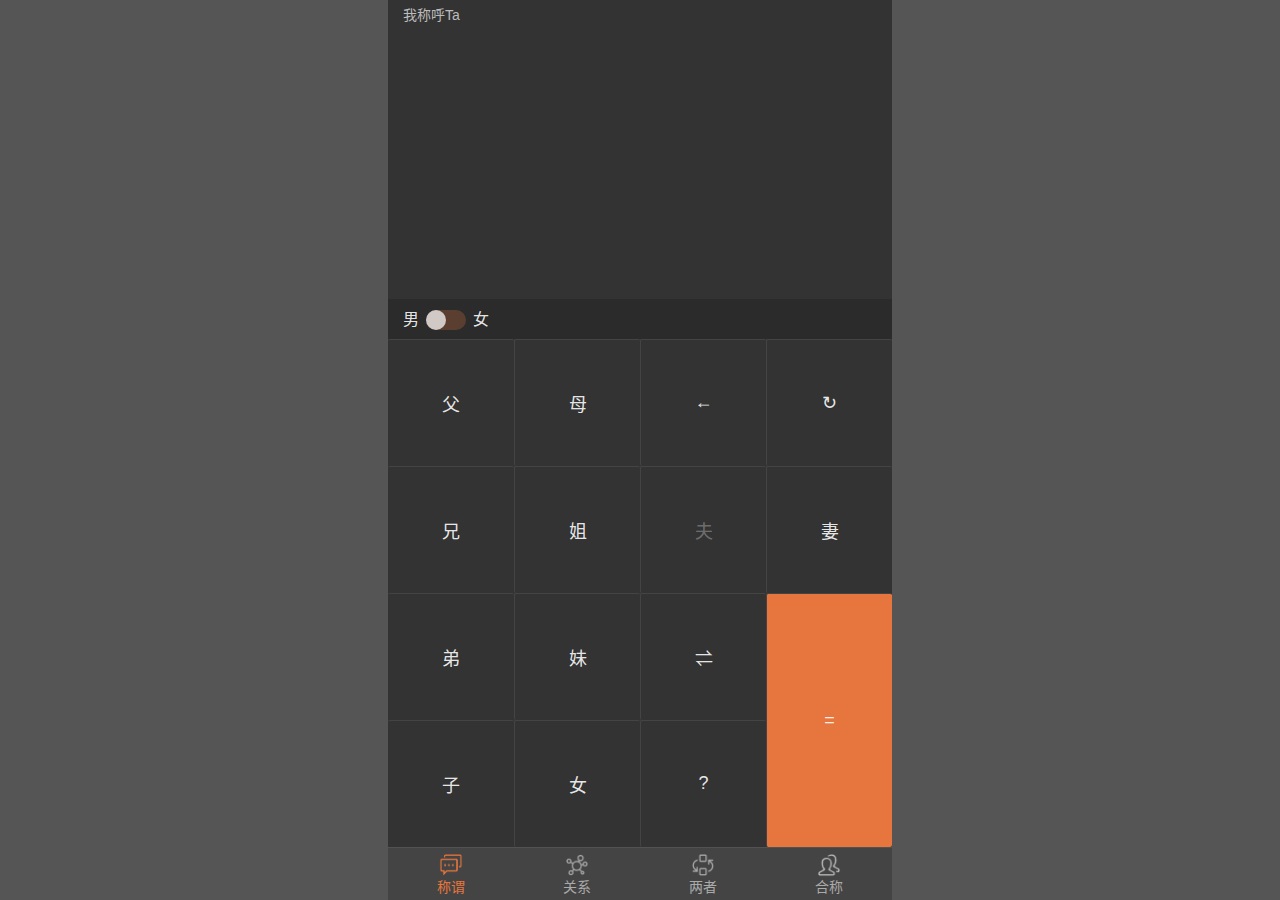
==== commit da50077c: "feat: 接入推广商" ====
--- a/src/main/resources/static/contacts/relations/index.html
+++ b/src/main/resources/static/contacts/relations/index.html
@@ -1 +1,27 @@
-<!doctype html><html lang=""><head><meta charset="utf-8"><meta http-equiv="X-UA-Compatible" content="IE=edge"><meta name="viewport" content="width=device-width,initial-scale=1"><link rel="icon" href="favicon.ico"><title>qinqijisuanvue2</title><script defer="defer" src="js/chunk-vendors.9140c2b9.js"></script><script defer="defer" src="js/app.79042e5a.js"></script><link href="css/chunk-vendors.7c88cb4c.css" rel="stylesheet"><link href="css/app.3179113f.css" rel="stylesheet"></head><body><noscript><strong>We're sorry but qinqijisuanvue2 doesn't work properly without JavaScript enabled. Please enable it to continue.</strong></noscript><div id="app"></div></body></html>+<!DOCTYPE html>
+<html lang="zh-CN">
+    <head>
+        <meta charset="utf-8">
+        <meta http-equiv="X-UA-Compatible" content="IE=edge,chrome=1"/>
+        <meta name="viewport" content="width=device-width, initial-scale=1.0, minimum-scale=1.0, maximum-scale=1.0, user-scalable=no"/>
+        <meta name="robots" content="all">
+        <meta name="referrer" content="always">
+        <meta name="renderer" content="webkit">
+        <meta http-equiv="Cache-Control" content="no-transform" />
+        <meta name="format-detection" content="telephone=no"/>
+        <meta name="applicable-device" content="pc,mobile"/>
+        <meta name="apple-mobile-web-app-capable" content="yes"/>
+        <meta name="apple-mobile-web-app-status-bar-style" content="black"/>
+        <link rel="icon" href="./assets/favicon.71a59e4c.ico">
+        <title>亲戚计算器</title>
+      <script type="module" crossorigin src="./assets/index.7ab3679e.js"></script>
+      <link rel="stylesheet" href="./assets/index.2464a47a.css">
+    </head>
+    <body>
+        <noscript>
+            <strong>We're sorry but caipiao doesn't work properly without JavaScript enabled. Please enable it to continue.</strong>
+        </noscript>
+        <div id="app"></div>
+        <script type="text/javascript" src="./assets/relationship.min.js"></script>
+  </body>
+</html>
--- a/src/main/resources/static/contacts/relations/assets/index.2464a47a.css
+++ b/src/main/resources/static/contacts/relations/assets/index.2464a47a.css
@@ -0,0 +1 @@
+footer[data-v-ca1f780f]{position:absolute;left:0;bottom:0;z-index:99;width:100%}nav[data-v-ca1f780f]{height:.52rem;background:#444;border-top:1px solid rgba(255,255,255,.08);display:flex;flex-direction:row;justify-content:space-between;align-items:stretch}nav a[data-v-ca1f780f]{flex:1;line-height:.18rem;text-align:center}nav a[data-v-ca1f780f]:hover{background:rgba(255,255,255,.025)}nav a span[data-v-ca1f780f]{display:block;height:.18rem;padding:.3rem 0 .04rem;color:#aaa}nav a span.icon-default[data-v-ca1f780f]{background:url([data-uri]) center .05rem no-repeat;background-size:.24rem .24rem}nav a.link-active span.icon-default[data-v-ca1f780f]{background-image:url([data-uri]);color:#e7763e}nav a span.icon-chain[data-v-ca1f780f]{background:url([data-uri]) center .05rem no-repeat;background-size:.24rem .24rem}nav a.link-active span.icon-chain[data-v-ca1f780f]{background-image:url([data-uri]);color:#e7763e}nav a span.icon-both[data-v-ca1f780f]{background:url([data-uri]) center .05rem no-repeat;background-size:.24rem .24rem}nav a.link-active span.icon-both[data-v-ca1f780f]{background-image:url([data-uri]);color:#e7763e}nav a span.icon-pair[data-v-ca1f780f]{background:url([data-uri]) center .05rem no-repeat;background-size:.24rem .24rem}nav a.link-active span.icon-pair[data-v-ca1f780f]{background-image:url([data-uri]);color:#e7763e}.wrapper[data-v-8ee9a716]{position:relative;height:100%;background-color:#555;overflow:hidden}.container[data-v-8ee9a716]{height:100%;box-sizing:border-box;overflow:auto}.inner[data-v-8ee9a716]{position:relative;height:100%;margin:0 auto;padding-bottom:.53rem;box-sizing:border-box;background-color:#333}.switch[data-v-ea569545]{background:rgba(231,118,62,.25)!important}.container[data-v-ea569545],.container .inner[data-v-ea569545]{height:100%}.mod-calculator[data-v-ea569545]{height:100%;background:#333}.mod-calculator .row[data-v-ea569545]{height:100%;flex:1;display:flex;flex-direction:row;justify-content:space-between;align-items:stretch;box-sizing:border-box}.mod-calculator .row2[data-v-ea569545]{flex:2}.mod-calculator .col[data-v-ea569545]{width:100%;flex:1;display:flex;flex-direction:column;justify-content:space-between;align-items:stretch;box-sizing:border-box}.mod-calculator span[data-v-ea569545]{vertical-align:middle}.mod-calculator .screen[data-v-ea569545]{width:100%;height:40%;display:flex;flex-direction:column;justify-content:space-between;align-items:stretch}.mod-calculator .screen .tip[data-v-ea569545]{width:100%;padding:0 .15rem;height:.3rem;line-height:.3rem;color:#bbb;box-sizing:border-box}.mod-calculator .screen .input[data-v-ea569545],.mod-calculator .screen .output[data-v-ea569545]{width:100%;padding:0 .15rem 0 .1rem;text-align:right;box-sizing:border-box;display:flex;flex-direction:column;justify-content:center}.mod-calculator .screen .input[data-v-ea569545]{flex:2;font-size:.16rem;color:#bbb}.mod-calculator .screen .output[data-v-ea569545]{flex:3;font-size:.21rem;color:#fff}.mod-calculator .screen .setting[data-v-ea569545]{width:100%;padding:0 .15rem;height:.4rem;background:rgba(0,0,0,.15);line-height:.4rem;font-size:.16rem;color:rgba(255,255,255,.9);box-sizing:border-box}.mod-calculator .screen .copyright[data-v-ea569545]{float:right;font-size:.14rem;color:#484848}.mod-calculator .panel[data-v-ea569545]{width:100%;height:60%;font-size:.16rem}.mod-calculator .panel button[data-v-ea569545],.mod-calculator .panel a[data-v-ea569545]{position:relative;background:transparent;border:none;border-left:.01rem solid #444;border-top:.01rem solid #444;font-family:Arial,Helvetica,Microsoft Yahei;font-size:.18rem;color:rgba(255,255,255,.9);flex:1;display:flex;align-items:center;justify-content:center;text-align:center;vertical-align:middle;border-radius:.02rem;outline:none;user-select:none;webkit-user-select:none}.mod-calculator .panel button[data-v-ea569545]:active,.mod-calculator .panel a[data-v-ea569545]:active{background-color:rgba(0,0,0,.1);color:rgba(255,255,255,.8)}.mod-calculator .panel button[disabled][data-v-ea569545]{background:transparent;color:rgba(255,255,255,.3)}.mod-calculator .panel .btn-first[data-v-ea569545]{border-left:none}.mod-calculator .panel .btn-equal[data-v-ea569545]{background:#e7763e}.mod-calculator .panel .btn-equal[data-v-ea569545]:hover{background:#e66747}.mod-calculator .panel .btn-active[data-v-ea569545]{background-color:rgba(0,0,0,.2);color:rgba(255,255,255,.7)}@media screen and (orientation:landscape) and (max-height:400px){.mod-calculator .screen[data-v-ea569545],.mod-calculator .panel[data-v-ea569545]{height:50%}.mod-calculator .screen .setting[data-v-ea569545]{height:.36rem;line-height:.36rem}}.container[data-v-a10f9eff],.container .inner[data-v-a10f9eff]{height:100%}.mod-panel[data-v-a10f9eff]{display:flex;flex-direction:column;position:relative;height:100%;background:#333}.mod-panel .hd[data-v-a10f9eff]{margin:0 .02rem;padding:.15rem 0 .1rem}.mod-panel .hd .title[data-v-a10f9eff]{display:inline-block;line-height:.22rem;border-left:.04rem solid #e7763e;padding-left:.12rem;font-weight:700;font-size:.17rem}.mod-panel .bd[data-v-a10f9eff]{display:flex;flex-direction:column;flex:1;overflow-y:auto}.mod-panel .search[data-v-a10f9eff]{padding:0 .16rem;width:100%;box-sizing:border-box}.mod-panel .search .row[data-v-a10f9eff]{position:relative;width:100%;min-height:.24rem;line-height:.24rem;margin-bottom:.03rem;overflow:hidden}.mod-panel .search .setting[data-v-a10f9eff]{text-align:right;margin-bottom:.1rem;color:rgba(255,255,255,.9)}.mod-panel .search input[type=text][data-v-a10f9eff]{display:block;width:100%;padding:.05rem .08rem;background:rgba(255,255,255,.1);border:medium none;height:.36rem;line-height:.36rem;font-family:Arial,Helvetica,Microsoft Yahei;font-size:.16rem;color:rgba(255,255,255,.9);border-radius:.05rem;box-sizing:border-box;outline:none}.mod-panel .search button[data-v-a10f9eff]{display:block;width:100%;height:.36rem;margin:.1rem 0;background:#e7763e;border:medium none;font-size:.16rem;color:rgba(255,255,255,.9);border-radius:.05rem;box-sizing:border-box;outline:none}.mod-panel .search button[data-v-a10f9eff]:hover{background:#e66747}.mod-panel .search .close[data-v-a10f9eff]{position:absolute;right:.15rem;top:.05rem;opacity:.6}.mod-panel .search .add[data-v-a10f9eff]{display:block;width:.2rem;height:.2rem;margin:.02rem auto;background:rgba(255,255,255,.1);line-height:.2rem;text-align:center;font-size:.16rem;border-radius:50%;color:rgba(255,255,255,.8)}.mod-panel .view[data-v-a10f9eff]{flex:1;width:100%;box-sizing:border-box;padding:0 .16rem;color:rgba(255,255,255,.9);overflow-y:auto}.mod-panel .view-inner[data-v-a10f9eff]{position:relative;min-height:100%}.mod-panel .list[data-v-a10f9eff]{padding-bottom:.6rem}.mod-panel .list .item[data-v-a10f9eff]{padding:.1rem .15rem;margin-bottom:.02rem;background:rgba(125,125,125,.15);border-radius:.03rem;line-height:.24rem;font-size:.16rem}.mod-panel .copyright[data-v-a10f9eff]{position:absolute;left:0;bottom:0;width:100%;padding:.15rem 0;line-height:.3rem;text-align:center;font-size:.14rem;color:#999;opacity:.5}.mod-panel .copyright[data-v-a10f9eff]:hover{opacity:1}.mod-panel .copyright svg[data-v-a10f9eff],.mod-panel .copyright span[data-v-a10f9eff]{margin:0 .02rem;vertical-align:middle}.container[data-v-151c87f1],.container .inner[data-v-151c87f1]{height:100%}.mod-panel[data-v-151c87f1]{display:flex;flex-direction:column;position:relative;height:100%;background:#333}.mod-panel .hd[data-v-151c87f1]{margin:0 .02rem;padding:.15rem 0 .1rem}.mod-panel .hd .title[data-v-151c87f1]{display:inline-block;line-height:.22rem;border-left:.04rem solid #e7763e;padding-left:.12rem;font-weight:700;font-size:.17rem}.mod-panel .bd[data-v-151c87f1]{display:flex;flex-direction:column;flex:1;overflow-y:auto}.mod-panel .search[data-v-151c87f1]{padding:0 .16rem;width:100%;box-sizing:border-box}.mod-panel .search .row[data-v-151c87f1]{position:relative;width:100%;min-height:.24rem;line-height:.24rem;margin-bottom:.03rem;overflow:hidden}.mod-panel .search .setting[data-v-151c87f1]{text-align:right;margin-bottom:.1rem;color:rgba(255,255,255,.9)}.mod-panel .search input[type=text][data-v-151c87f1]{display:block;width:100%;padding:.05rem .08rem;background:rgba(255,255,255,.1);border:medium none;height:.36rem;line-height:.36rem;font-family:Arial,Helvetica,Microsoft Yahei;font-size:.16rem;color:rgba(255,255,255,.9);border-radius:.05rem;box-sizing:border-box;outline:none}.mod-panel .search button[data-v-151c87f1]{display:block;width:100%;height:.36rem;margin:.1rem 0;background:#e7763e;border:medium none;font-size:.16rem;color:rgba(255,255,255,.9);border-radius:.05rem;box-sizing:border-box;outline:none}.mod-panel .search button[data-v-151c87f1]:hover{background:#e66747}.mod-panel .search .close[data-v-151c87f1]{position:absolute;right:.15rem;top:.05rem;opacity:.6}.mod-panel .search .add[data-v-151c87f1]{display:block;width:.2rem;height:.2rem;margin:.02rem auto;background:rgba(255,255,255,.1);line-height:.2rem;text-align:center;font-size:.16rem;border-radius:50%;color:rgba(255,255,255,.8)}.mod-panel .search .exchange[data-v-151c87f1]{float:right;display:block;width:.2rem;height:.2rem;margin:.02rem auto;background:rgba(255,255,255,.1);line-height:.2rem;text-align:center;font-size:.16rem;border-radius:50%;color:rgba(255,255,255,.8)}.mod-panel .view[data-v-151c87f1]{flex:1;width:100%;box-sizing:border-box;padding:0 .16rem;color:rgba(255,255,255,.9);overflow-y:auto}.mod-panel .view-inner[data-v-151c87f1]{position:relative;min-height:100%}.mod-panel .list[data-v-151c87f1]{padding-bottom:.6rem}.mod-panel .list .item[data-v-151c87f1]{padding:.1rem .15rem;margin-bottom:.02rem;background:rgba(125,125,125,.15);border-radius:.03rem;line-height:.24rem;font-size:.16rem}.mod-panel .copyright[data-v-151c87f1]{position:absolute;left:0;bottom:0;width:100%;padding:.15rem 0;line-height:.3rem;text-align:center;font-size:.14rem;color:#999;opacity:.5}.mod-panel .copyright[data-v-151c87f1]:hover{opacity:1}.mod-panel .copyright svg[data-v-151c87f1],.mod-panel .copyright span[data-v-151c87f1]{margin:0 .02rem;vertical-align:middle}.container[data-v-02e57087],.container .inner[data-v-02e57087]{height:100%}.mod-panel[data-v-02e57087]{display:flex;flex-direction:column;position:relative;height:100%;background:#333}.mod-panel .hd[data-v-02e57087]{margin:0 .02rem;padding:.15rem 0 .1rem}.mod-panel .hd .title[data-v-02e57087]{display:inline-block;line-height:.22rem;border-left:.04rem solid #e7763e;padding-left:.12rem;font-weight:700;font-size:.17rem}.mod-panel .bd[data-v-02e57087]{display:flex;flex-direction:column;flex:1;overflow-y:auto}.mod-panel .search[data-v-02e57087]{padding:0 .16rem;width:100%;box-sizing:border-box}.mod-panel .search .row[data-v-02e57087]{position:relative;width:100%;min-height:.24rem;line-height:.24rem;margin-bottom:.03rem;overflow:hidden}.mod-panel .search .setting[data-v-02e57087]{text-align:right;margin-bottom:.1rem;color:rgba(255,255,255,.9)}.mod-panel .search input[type=text][data-v-02e57087]{display:block;width:100%;padding:.05rem .08rem;background:rgba(255,255,255,.1);border:medium none;height:.36rem;line-height:.36rem;font-family:Arial,Helvetica,Microsoft Yahei;font-size:.16rem;color:rgba(255,255,255,.9);border-radius:.05rem;box-sizing:border-box;outline:none}.mod-panel .search button[data-v-02e57087]{display:block;width:100%;height:.36rem;margin:.1rem 0;background:#e7763e;border:medium none;font-size:.16rem;color:rgba(255,255,255,.9);border-radius:.05rem;box-sizing:border-box;outline:none}.mod-panel .search button[data-v-02e57087]:hover{background:#e66747}.mod-panel .search .close[data-v-02e57087]{position:absolute;right:.15rem;top:.05rem;opacity:.6}.mod-panel .search .add[data-v-02e57087]{display:block;width:.2rem;height:.2rem;margin:.02rem auto;background:rgba(255,255,255,.1);line-height:.2rem;text-align:center;font-size:.16rem;border-radius:50%;color:rgba(255,255,255,.8)}.mod-panel .view[data-v-02e57087]{flex:1;width:100%;box-sizing:border-box;padding:0 .16rem;color:rgba(255,255,255,.9);overflow-y:auto}.mod-panel .view-inner[data-v-02e57087]{position:relative;min-height:100%}.mod-panel .list[data-v-02e57087]{padding-bottom:.6rem}.mod-panel .list .item[data-v-02e57087]{padding:.1rem .15rem;margin-bottom:.02rem;background:rgba(125,125,125,.15);border-radius:.03rem;line-height:.24rem;font-size:.16rem}.mod-panel .copyright[data-v-02e57087]{position:absolute;left:0;bottom:0;width:100%;padding:.15rem 0;line-height:.3rem;text-align:center;font-size:.14rem;color:#999;opacity:.5}.mod-panel .copyright[data-v-02e57087]:hover{opacity:1}.mod-panel .copyright svg[data-v-02e57087],.mod-panel .copyright span[data-v-02e57087]{margin:0 .02rem;vertical-align:middle}.container[data-v-f7900b13],.container .inner[data-v-f7900b13]{height:100%}.mod-detail[data-v-f7900b13]{height:100%;background:#333}.mod-detail .hd[data-v-f7900b13]{height:.48rem;background:#444;border-bottom:1px solid rgba(255,255,255,.08)}.mod-detail .hd a[data-v-f7900b13]{position:relative;display:inline-block;height:.2rem;margin:.09rem .15rem .09rem .24rem;padding:.05rem .1rem .05rem .05rem;background:#333;line-height:.2rem;border-top-right-radius:.03rem;border-bottom-right-radius:.03rem;color:rgba(255,255,255,.8)}.mod-detail .hd a[data-v-f7900b13]:before{position:absolute;left:-.3rem;top:0;content:"";width:0;border:.15rem solid transparent;border-right-color:#333}.mod-detail .bd[data-v-f7900b13]{padding:.15rem;color:rgba(255,255,255,.8)}.mod-detail .bd h3[data-v-f7900b13]{line-height:.3rem;font-weight:700;font-size:.16rem}.mod-detail .bd p[data-v-f7900b13]{line-height:.3rem}html{color:#000;background:#FFF}body,div,dl,dt,dd,ul,ol,li,h1,h2,h3,h4,h5,h6,pre,code,form,fieldset,legend,input,textarea,p,blockquote,th,td{margin:0;padding:0}table{border-collapse:collapse;border-spacing:0}fieldset,img{border:0}address,caption,cite,code,dfn,em,strong,th,var{font-style:normal;font-weight:400}ol,ul{list-style:none}caption,th{text-align:left}h1,h2,h3,h4,h5,h6{font-size:100%;font-weight:400}q:before,q:after{content:""}abbr,acronym{border:0;font-variant:normal}sup{vertical-align:text-top}sub{vertical-align:text-bottom}input,textarea,select{font-family:inherit;font-size:inherit;font-weight:inherit}legend{color:#000}html,body{height:100%}html{font-size:100px}#app{min-width:280px;min-height:280px;height:100%;font-family:Avenir,Helvetica,Arial,sans-serif;-webkit-font-smoothing:antialiased;-moz-osx-font-smoothing:grayscale;font-size:.14rem;color:#fff}a{text-decoration:none;color:#fff}img{vertical-align:middle}i{font-style:normal}input,button{-webkit-appearance:none;outline:none}button{user-select:none;-webkit-user-select:none}label input[type=checkbox]{display:none}label span{line-height:.2rem;vertical-align:middle}label .switch{margin:0 .07rem;position:relative;display:inline-block;width:.4rem;height:.2rem;background:rgba(255,255,255,.15);line-height:.2rem;vertical-align:middle;text-align:center;border-radius:.1rem;user-select:none;webkit-user-select:none}label .switch:before{position:absolute;left:0;width:.2rem;height:.2rem;content:"";background:rgba(255,255,255,.72);border-radius:.1rem}label input[type=checkbox]:checked~.switch{background:#e7763e}label input[type=checkbox]:checked~.switch:before{left:auto;right:0}@media screen and (orientation:landscape){.inner{width:100%;max-width:56vh}}@media screen and (orientation:landscape) and (max-height:400px){.inner{width:100%;max-width:none}html{font-size:25vh}}@media screen and (orientation:landscape) and (max-height:280px){html{font-size:70px}}@media screen and (orientation:portrait) and (max-width:400px){html{font-size:25vw}}@media screen and (orientation:portrait) and (max-width:280px){html{font-size:70px}}
